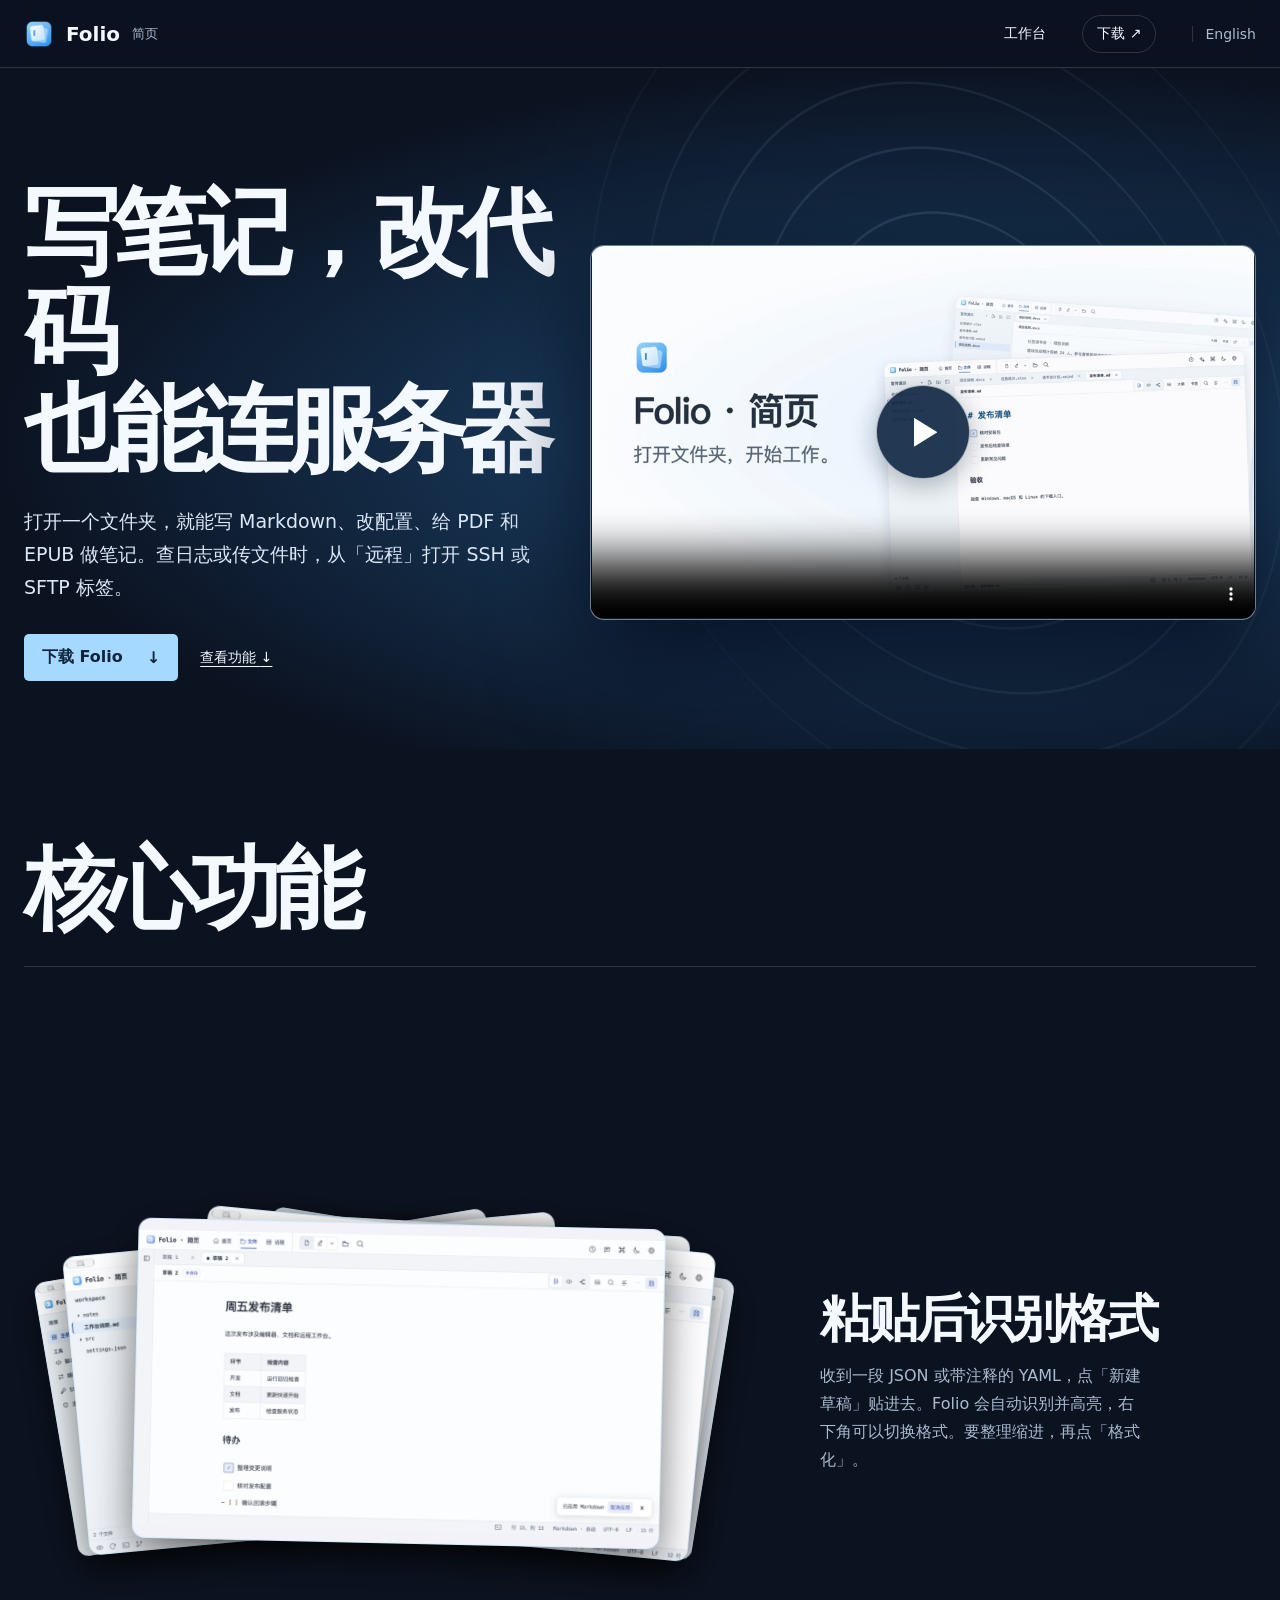
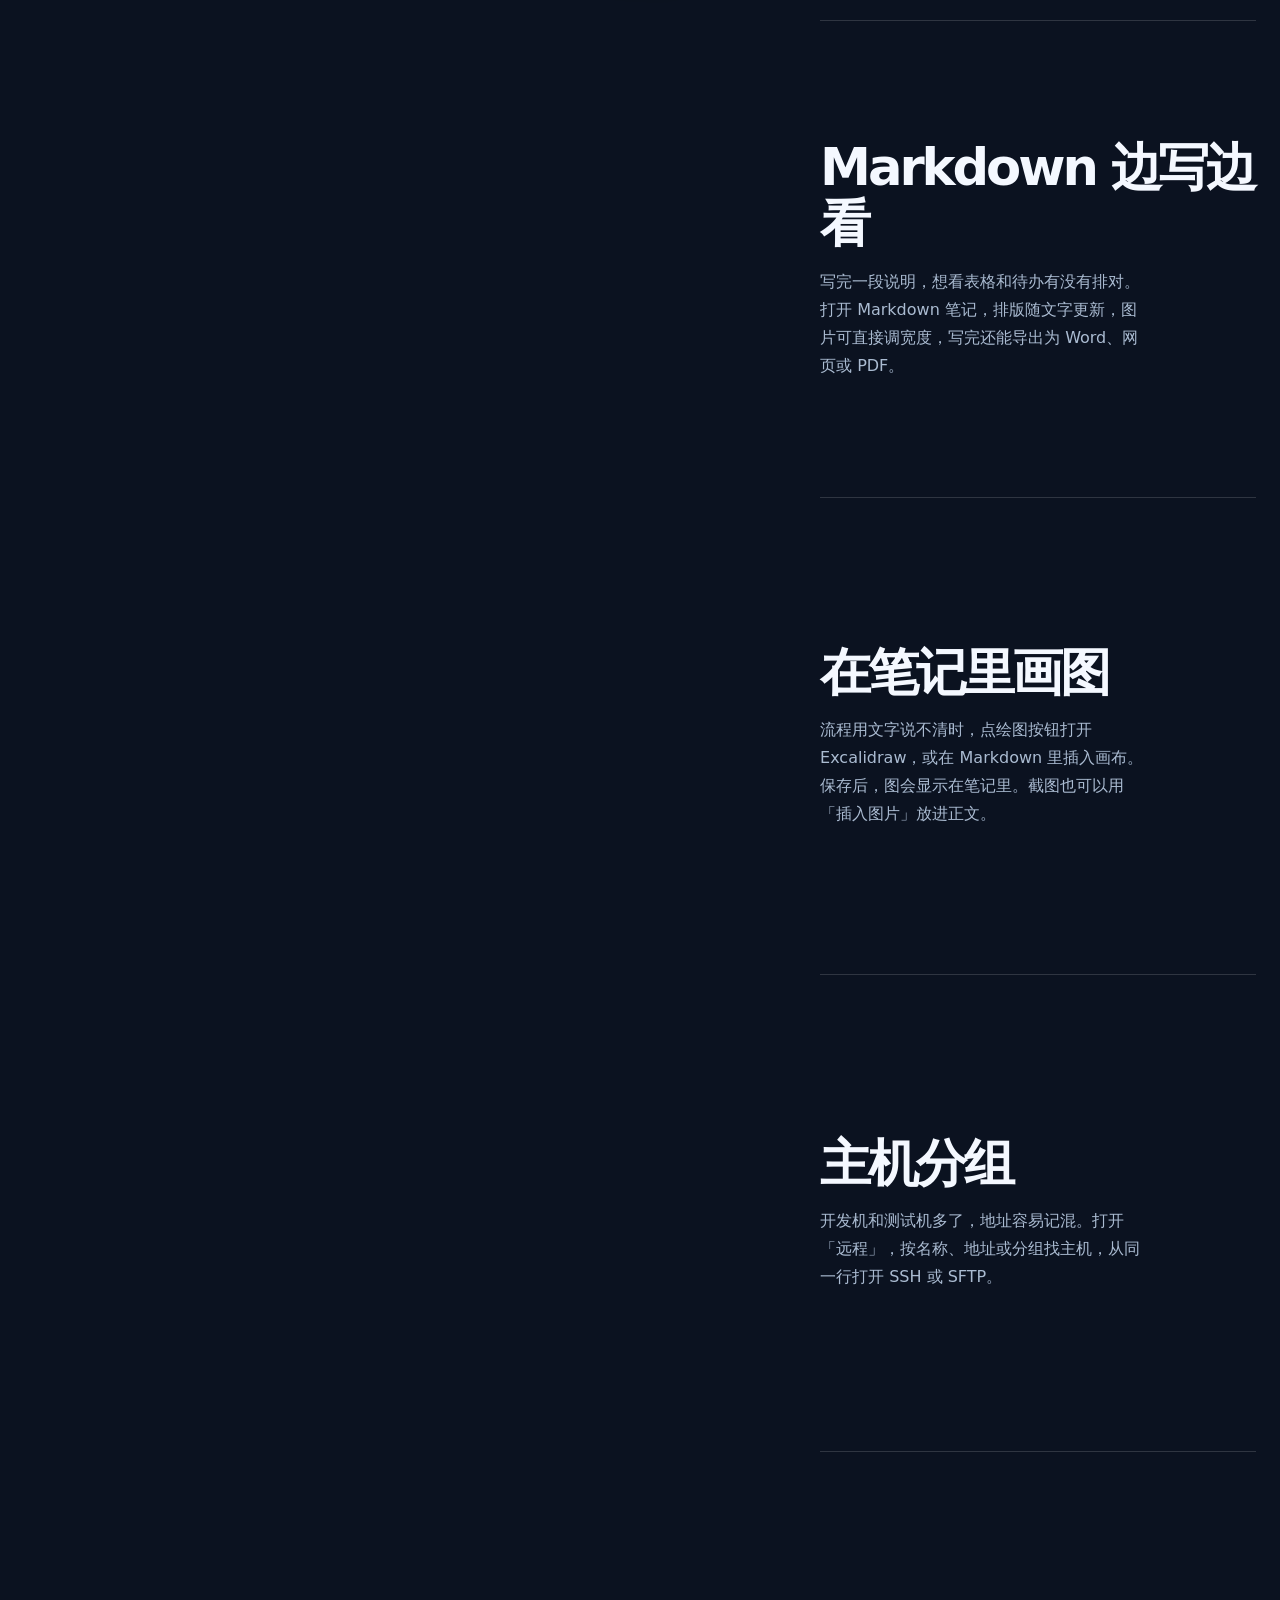
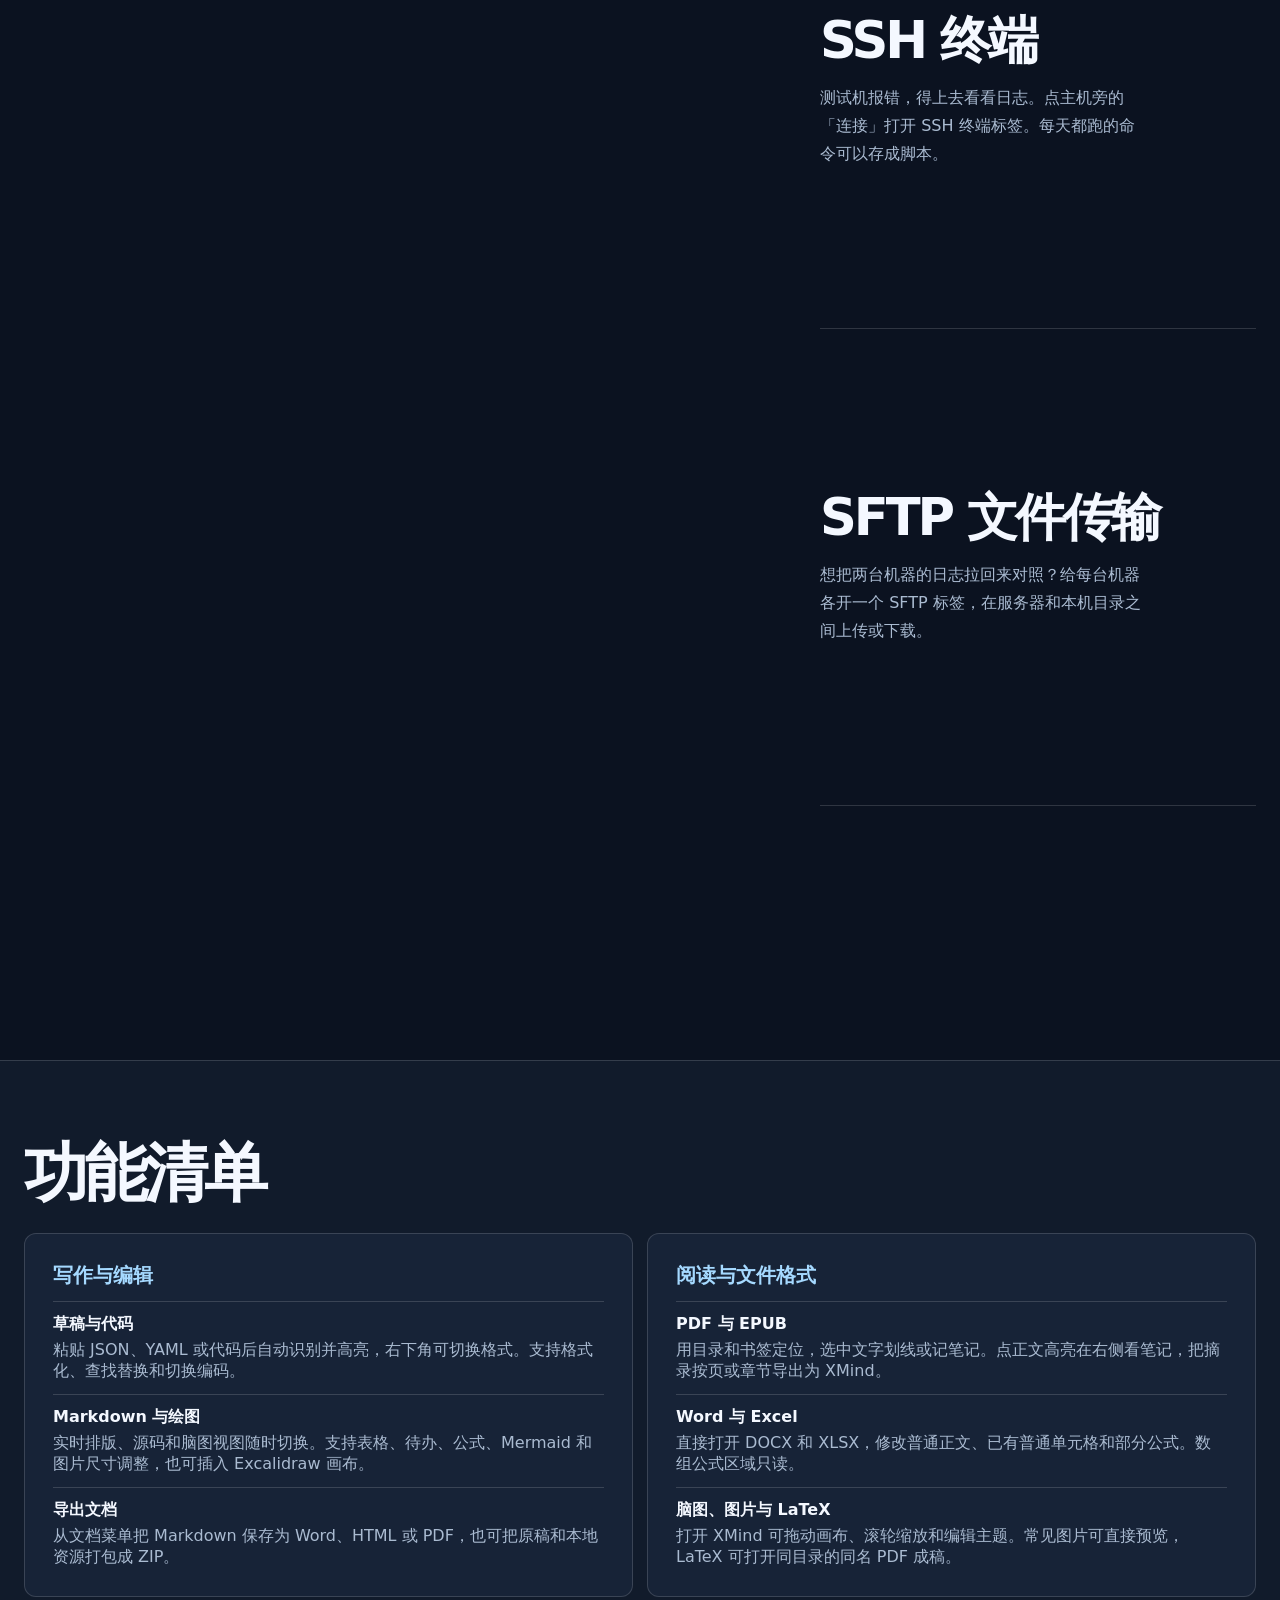
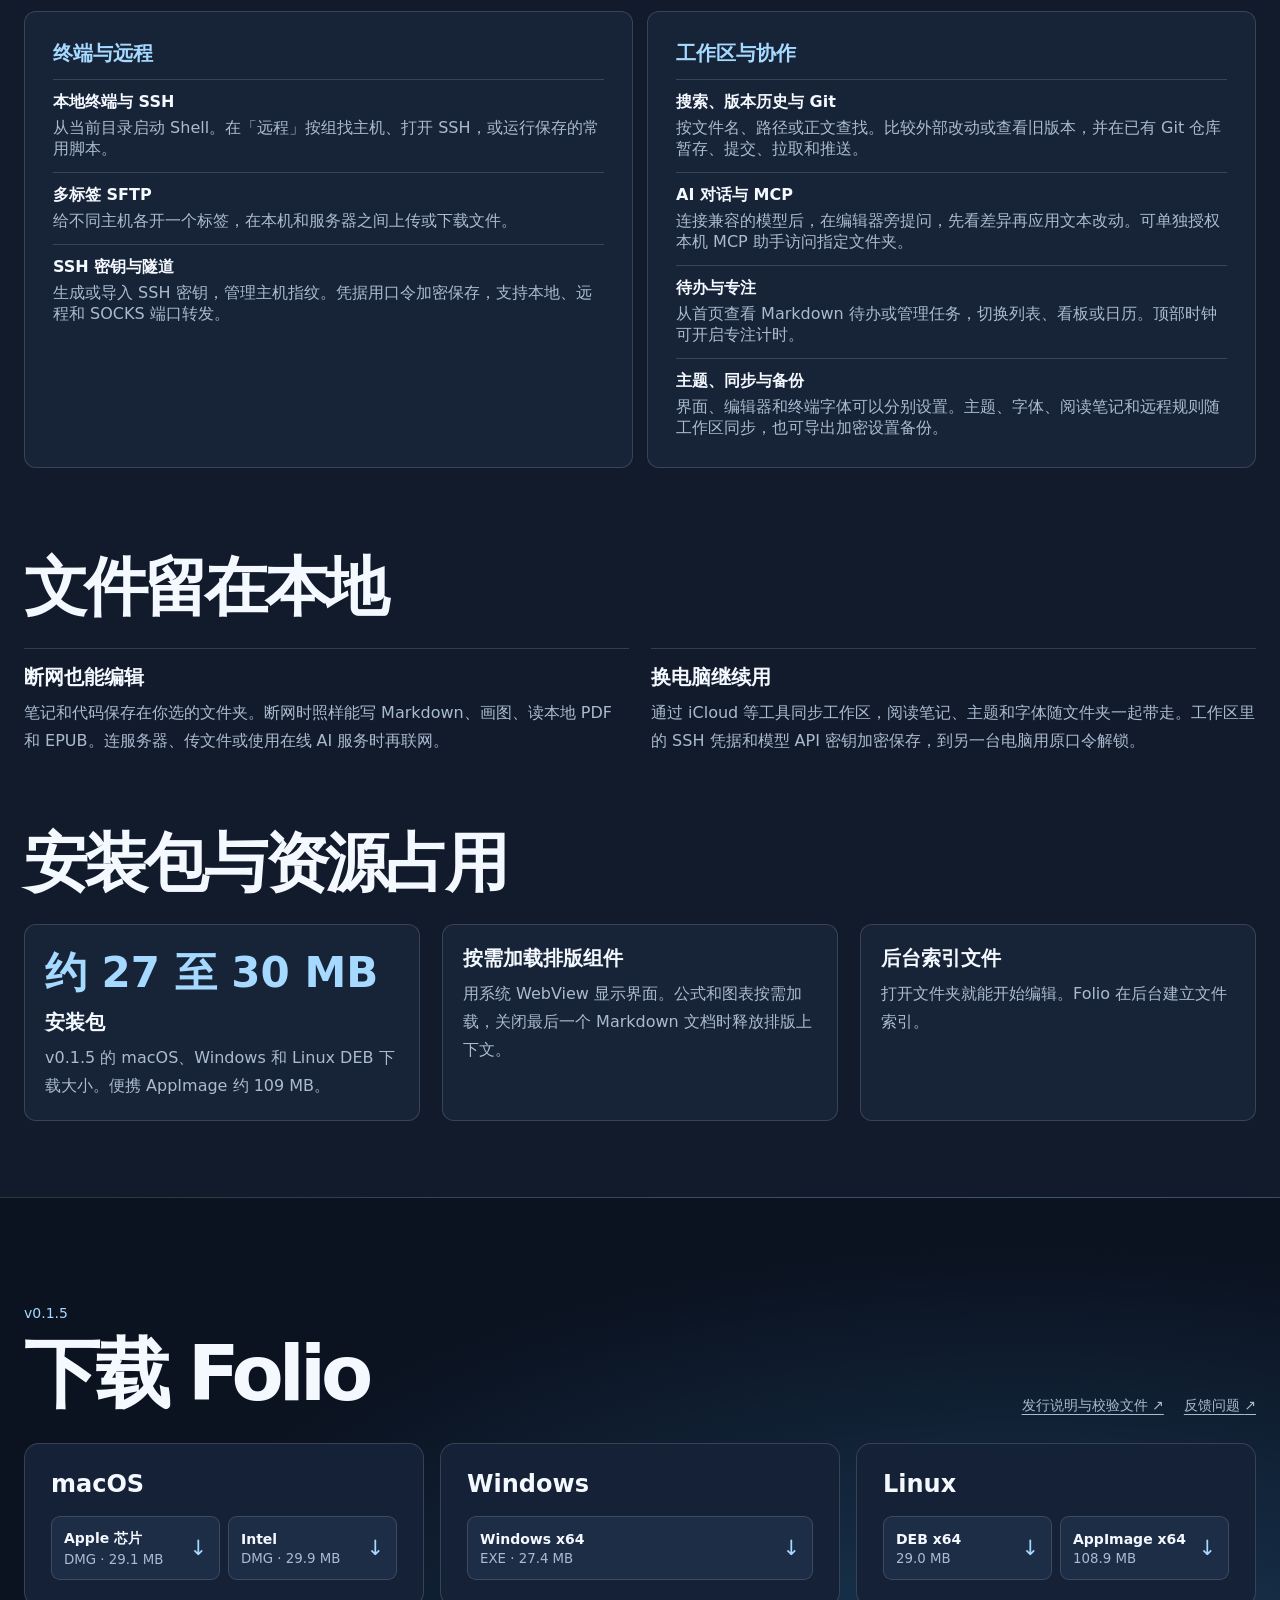
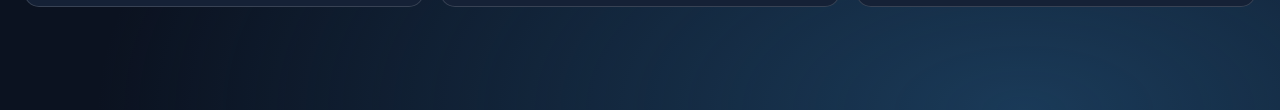
==== index.html @ 51d0f0cc "docs: 添加官网问题反馈入口与模板" ====
<!doctype html>
<html lang="zh-CN">
<head>
<meta charset="utf-8">
<meta name="viewport" content="width=device-width,initial-scale=1">
<meta name="description" content="Folio 简页。打开本地文件夹，写 Markdown、改代码、给 PDF 和 EPUB 做笔记，也能通过 SSH 和 SFTP 管理服务器。">
<title>Folio · 简页</title>
<link rel="alternate" hreflang="en" href="en.html">
<link rel="icon" href="folio.png">
<link rel="stylesheet" href="showcase.css?v=issue-links">
</head>
<body>
<header class="masthead">
  <a class="brand" href="#top"><img src="folio.png" alt="" width="30" height="30">Folio <span>简页</span></a>
  <nav aria-label="主导航"><a href="#workbench">工作台</a><a class="nav-download" href="#download">下载 ↗</a><a class="language-switch" href="en.html" lang="en" hreflang="en">English</a></nav>
</header>
<main id="top">
  <section class="hero" aria-labelledby="hero-title">
    <div class="hero-orbit" aria-hidden="true"></div>
    <div class="hero-copy">
      <h1 id="hero-title">写笔记，改代码<br><em>也能连服务器</em></h1>
      <p>打开一个文件夹，就能写 Markdown、改配置、给 PDF 和 EPUB 做笔记。查日志或传文件时，从「远程」打开 SSH 或 SFTP 标签。</p>
      <div class="actions"><a class="button" href="#download">下载 Folio <span aria-hidden="true">↓</span></a><a class="hero-link" href="#workbench">查看功能 <span aria-hidden="true">↓</span></a></div>
    </div>
    <div class="hero-screen"><video controls muted playsinline preload="none" poster="film-poster.jpg" width="960" height="540" aria-label="Folio 产品宣传片" src="folio.mp4?v=promo2"></video><button class="hero-play" type="button" aria-label="播放宣传片" hidden><span aria-hidden="true"></span></button></div>
  </section>

  <section class="workbench" id="workbench" aria-labelledby="workbench-title">
    <header class="section-head"><h2 id="workbench-title">核心功能</h2></header>
    <div class="story">
      <figure class="story-deck" aria-label="功能截图">
        <div class="deck-stack">
          <div class="deck-card" data-depth="0" aria-hidden="false"><img src="draft.jpg" alt="草稿识别粘贴内容后的排版" loading="lazy" width="1150" height="700"></div>
          <div class="deck-card" data-depth="1" aria-hidden="true"><img src="markdown-poster.jpg" alt="Markdown 发布清单的排版视图" loading="lazy" width="1150" height="700"></div>
          <div class="deck-card" data-depth="2" aria-hidden="true"><img src="drawing-poster.jpg" alt="笔记中的 Excalidraw 绘图" loading="lazy" width="1150" height="700"></div>
          <div class="deck-card" data-depth="3" aria-hidden="true"><img src="hosts.png" alt="按开发和测试环境分组的主机列表" width="800" height="500"></div>
          <div class="deck-card" data-depth="4" aria-hidden="true"><img src="ssh-terminal.png" alt="通过 SSH 连到预发布环境后运行命令" width="580" height="354"></div>
          <div class="deck-card" data-depth="5" aria-hidden="true"><img src="remote-poster.jpg" alt="SFTP 本机与远程文件面板" loading="lazy" width="1150" height="700"></div>
        </div>
      </figure>
      <div class="story-steps">
        <article class="story-step" id="paste"><h3>粘贴后识别格式</h3><p>收到一段 JSON 或带注释的 YAML，点「新建草稿」贴进去。Folio 会自动识别并高亮，右下角可以切换格式。要整理缩进，再点「格式化」。</p></article>
        <article class="story-step" id="markdown"><h3>Markdown 边写边看</h3><p>写完一段说明，想看表格和待办有没有排对。打开 Markdown 笔记，排版随文字更新，图片可直接调宽度，写完还能导出为 Word、网页或 PDF。</p></article>
        <article class="story-step" id="drawing"><h3>在笔记里画图</h3><p>流程用文字说不清时，点绘图按钮打开 Excalidraw，或在 Markdown 里插入画布。保存后，图会显示在笔记里。截图也可以用「插入图片」放进正文。</p></article>
        <article class="story-step" id="hosts"><h3>主机分组</h3><p>开发机和测试机多了，地址容易记混。打开「远程」，按名称、地址或分组找主机，从同一行打开 SSH 或 SFTP。</p></article>
        <article class="story-step" id="terminal"><h3>SSH 终端</h3><p>测试机报错，得上去看看日志。点主机旁的「连接」打开 SSH 终端标签。每天都跑的命令可以存成脚本。</p></article>
        <article class="story-step" id="remote"><h3>SFTP 文件传输</h3><p>想把两台机器的日志拉回来对照？给每台机器各开一个 SFTP 标签，在服务器和本机目录之间上传或下载。</p></article>
      </div>
    </div>
  </section>
  <div class="detail-band">
  <section class="capabilities additional" id="features" aria-labelledby="feature-title">
    <h2 id="feature-title">功能清单</h2>
    <div class="feature-groups">
      <section class="feature-group">
        <h3>写作与编辑</h3>
        <dl>
          <div><dt>草稿与代码</dt><dd>粘贴 JSON、YAML 或代码后自动识别并高亮，右下角可切换格式。支持格式化、查找替换和切换编码。</dd></div>
          <div><dt>Markdown 与绘图</dt><dd>实时排版、源码和脑图视图随时切换。支持表格、待办、公式、Mermaid 和图片尺寸调整，也可插入 Excalidraw 画布。</dd></div>
          <div><dt>导出文档</dt><dd>从文档菜单把 Markdown 保存为 Word、HTML 或 PDF，也可把原稿和本地资源打包成 ZIP。</dd></div>
        </dl>
      </section>
      <section class="feature-group">
        <h3>阅读与文件格式</h3>
        <dl>
          <div><dt>PDF 与 EPUB</dt><dd>用目录和书签定位，选中文字划线或记笔记。点正文高亮在右侧看笔记，把摘录按页或章节导出为 XMind。</dd></div>
          <div><dt>Word 与 Excel</dt><dd>直接打开 DOCX 和 XLSX，修改普通正文、已有普通单元格和部分公式。数组公式区域只读。</dd></div>
          <div><dt>脑图、图片与 LaTeX</dt><dd>打开 XMind 可拖动画布、滚轮缩放和编辑主题。常见图片可直接预览，LaTeX 可打开同目录的同名 PDF 成稿。</dd></div>
        </dl>
      </section>
      <section class="feature-group">
        <h3>终端与远程</h3>
        <dl>
          <div><dt>本地终端与 SSH</dt><dd>从当前目录启动 Shell。在「远程」按组找主机、打开 SSH，或运行保存的常用脚本。</dd></div>
          <div><dt>多标签 SFTP</dt><dd>给不同主机各开一个标签，在本机和服务器之间上传或下载文件。</dd></div>
          <div><dt>SSH 密钥与隧道</dt><dd>生成或导入 SSH 密钥，管理主机指纹。凭据用口令加密保存，支持本地、远程和 SOCKS 端口转发。</dd></div>
        </dl>
      </section>
      <section class="feature-group">
        <h3>工作区与协作</h3>
        <dl>
          <div><dt>搜索、版本历史与 Git</dt><dd>按文件名、路径或正文查找。比较外部改动或查看旧版本，并在已有 Git 仓库暂存、提交、拉取和推送。</dd></div>
          <div><dt>AI 对话与 MCP</dt><dd>连接兼容的模型后，在编辑器旁提问，先看差异再应用文本改动。可单独授权本机 MCP 助手访问指定文件夹。</dd></div>
          <div><dt>待办与专注</dt><dd>从首页查看 Markdown 待办或管理任务，切换列表、看板或日历。顶部时钟可开启专注计时。</dd></div>
          <div><dt>主题、同步与备份</dt><dd>界面、编辑器和终端字体可以分别设置。主题、字体、阅读笔记和远程规则随工作区同步，也可导出加密设置备份。</dd></div>
        </dl>
      </section>
    </div>
  </section>
  <section class="capabilities local-files" id="local-files" aria-labelledby="local-title">
    <h2 id="local-title">文件留在本地</h2>
    <div class="grid">
      <article><h3>断网也能编辑</h3><p>笔记和代码保存在你选的文件夹。断网时照样能写 Markdown、画图、读本地 PDF 和 EPUB。连服务器、传文件或使用在线 AI 服务时再联网。</p></article>
      <article><h3>换电脑继续用</h3><p>通过 iCloud 等工具同步工作区，阅读笔记、主题和字体随文件夹一起带走。工作区里的 SSH 凭据和模型 API 密钥加密保存，到另一台电脑用原口令解锁。</p></article>
    </div>
  </section>
  <section class="capabilities performance" id="performance" aria-labelledby="performance-title">
    <h2 id="performance-title">安装包与资源占用</h2>
    <div class="grid">
      <article><strong>约 27 至 30 MB</strong><h3>安装包</h3><p>v0.1.5 的 macOS、Windows 和 Linux DEB 下载大小。便携 AppImage 约 109 MB。</p></article>
      <article><h3>按需加载排版组件</h3><p>用系统 WebView 显示界面。公式和图表按需加载，关闭最后一个 Markdown 文档时释放排版上下文。</p></article>
      <article><h3>后台索引文件</h3><p>打开文件夹就能开始编辑。Folio 在后台建立文件索引。</p></article>
    </div>
  </section>
  </div>
  <section class="download-section" id="download" aria-labelledby="download-title">
    <header class="download-heading">
      <div><p class="download-version">v0.1.5</p><h2 id="download-title">下载 Folio</h2></div>
      <div class="download-links">
        <a class="release-link" href="https://github.com/bujiuzhi/Folio/releases/tag/v0.1.5">发行说明与校验文件 ↗</a>
        <a class="release-link" href="https://github.com/bujiuzhi/Folio/issues">反馈问题 <span aria-hidden="true">↗</span></a>
      </div>
    </header>
    <div class="download-platforms">
      <article class="download-platform"><h3>macOS</h3>
        <div class="download-options">
        <a class="download-build" href="https://github.com/bujiuzhi/Folio/releases/download/v0.1.5/Folio_0.1.5_aarch64.dmg"><span><strong>Apple 芯片</strong><small>DMG · 29.1 MB</small></span><span class="download-arrow">↓</span></a>
        <a class="download-build" href="https://github.com/bujiuzhi/Folio/releases/download/v0.1.5/Folio_0.1.5_x64.dmg"><span><strong>Intel</strong><small>DMG · 29.9 MB</small></span><span class="download-arrow">↓</span></a>
        </div>
      </article>
      <article class="download-platform"><h3>Windows</h3>
        <div class="download-options">
        <a class="download-build" href="https://github.com/bujiuzhi/Folio/releases/download/v0.1.5/Folio_0.1.5_x64-setup.exe"><span><strong>Windows x64</strong><small>EXE · 27.4 MB</small></span><span class="download-arrow">↓</span></a>
        </div>
      </article>
      <article class="download-platform"><h3>Linux</h3>
        <div class="download-options">
        <a class="download-build" href="https://github.com/bujiuzhi/Folio/releases/download/v0.1.5/Folio_0.1.5_amd64.deb"><span><strong>DEB x64</strong><small>29.0 MB</small></span><span class="download-arrow">↓</span></a>
        <a class="download-build" href="https://github.com/bujiuzhi/Folio/releases/download/v0.1.5/Folio_0.1.5_amd64.AppImage"><span><strong>AppImage x64</strong><small>108.9 MB</small></span><span class="download-arrow">↓</span></a>
        </div>
      </article>
    </div>
  </section>
</main>
<script type="module" src="showcase.js"></script>
<script type="module" src="film-controls.js"></script>
</body>
</html>
---- showcase.css ----
:root{color-scheme:dark;--night:#0b1220;--ink:#f4f8ff;--muted:#aabbd1;--accent:#a5d9ff;--line:#ffffff26;font-family:Inter,"PingFang SC","Microsoft YaHei",system-ui,sans-serif;color:var(--ink);background:var(--night)}
*{box-sizing:border-box}body{margin:0}a{color:inherit;text-underline-offset:4px}button{font:inherit}:focus-visible{outline:2px solid var(--accent);outline-offset:5px}img,video{max-width:100%}h1,h2,h3,p,figure{margin:0}p{line-height:1.75;color:var(--muted)}section,article[id]{scroll-margin-top:76px}
.masthead{height:68px;display:flex;align-items:center;justify-content:space-between;gap:10px;padding-inline:max(24px,calc((100vw - 1280px)/2));background:#0b1220e8;border-bottom:1px solid var(--line);position:sticky;top:0;z-index:8;backdrop-filter:blur(16px)}
.brand,.masthead nav{display:flex;align-items:center;gap:12px}.brand{font-size:20px;font-weight:740;text-decoration:none;white-space:nowrap}.brand span{font-size:13px;color:var(--muted);font-weight:500}.masthead nav{gap:clamp(12px,3vw,36px);font-size:14px}.masthead nav a{text-decoration:none}.nav-download{border:1px solid var(--line);border-radius:30px;padding:9px 14px}
.hero{position:relative;isolation:isolate;overflow:hidden;padding:clamp(64px,9vw,145px) max(24px,calc((100vw - 1280px)/2)) 68px;min-height:650px;display:grid;grid-template-columns:minmax(360px,.8fr) minmax(0,1fr);align-items:center;gap:34px;background:radial-gradient(ellipse at 75% 55%,#245582 0,#142d49 39%,transparent 72%)}
.hero-orbit{position:absolute;z-index:-1;left:43%;top:-33%;width:65%;height:160%;transform:rotate(-28deg);background:repeating-radial-gradient(ellipse at center,transparent 0 35px,#afdcff26 36px 37px,transparent 38px 52px);mask-image:radial-gradient(ellipse,#000 19%,transparent 72%);pointer-events:none}
.hero h1{font-size:clamp(60px,7.4vw,113px);letter-spacing:-.085em;line-height:1.04;font-weight:850}.hero em{font-style:normal;color:inherit}.hero p{margin-top:26px;font-size:clamp(15px,1.6vw,19px);color:#dce8f7}.actions{display:flex;gap:22px;align-items:center;flex-wrap:wrap;margin-top:30px}.button{display:inline-flex;gap:24px;align-items:center;background:var(--accent);color:#10243a;text-decoration:none;border-radius:5px;padding:13px 18px;font-weight:750}.button:hover{background:#c8eaff}.hero-link{font-size:14px}.hero-screen{min-width:0}.hero-screen video{display:block;width:100%;height:auto;aspect-ratio:16/9;border-radius:14px;border:1px solid #c0e5ff82;box-shadow:0 30px 100px #02020caa;background:#111c2a}
.workbench{max-width:1280px;width:calc(100% - 48px);margin:0 auto;padding:95px 0 76px}.section-head{display:flex;justify-content:space-between;align-items:end;gap:18px;border-bottom:1px solid var(--line);padding-bottom:30px}.section-head h2{font-size:clamp(44px,7vw,94px);line-height:1.02;letter-spacing:-.075em}.section-head p{margin-bottom:4px}

.story{--step-height:clamp(300px,53vh,540px);--deck-height:max(var(--step-height),calc(100svh - 68px));display:grid;grid-template-columns:minmax(0,1.65fr) minmax(0,1fr);gap:clamp(24px,6vw,90px);align-items:start}
.story-steps{grid-area:1/2}.story-step{min-height:var(--step-height);display:flex;flex-direction:column;justify-content:center;padding:40px 0;border-bottom:1px solid var(--line)}
.story-step h3{font-size:clamp(28px,4vw,58px);line-height:1.1;letter-spacing:-.06em;margin-bottom:16px}.story-step p{max-width:32ch}
.story-deck{grid-area:1/1;position:sticky;top:68px;min-width:0;min-height:var(--deck-height);display:grid;align-items:center;padding:12px 13%}
.deck-stack{position:relative;isolation:isolate;aspect-ratio:1.65;perspective:1100px}
.deck-card{position:absolute;inset:0;display:grid;place-items:center;background:#f2f2f8;border:1px solid #a5d9ff66;border-radius:13px;box-shadow:0 14px 42px #0008;overflow:hidden;will-change:transform}
.deck-card img{display:block;width:100%;height:auto;max-height:100%;object-fit:contain;pointer-events:none}
.deck-card[data-depth="0"]{z-index:6;transform:none}
.deck-card[data-depth="1"]{z-index:5;transform:translateX(13%) rotateZ(6deg) scale(.96)}
.deck-card[data-depth="2"]{z-index:4;transform:translateX(-13%) rotateZ(-6deg) scale(.93)}
.deck-card[data-depth="3"]{z-index:3;transform:translateX(20%) rotateZ(10deg) scale(.88)}
.deck-card[data-depth="4"]{z-index:2;transform:translateX(-20%) rotateZ(-10deg) scale(.86)}
.deck-card[data-depth="5"]{z-index:1;transform:translateY(-8%) scale(.86)}
.performance .grid article{background:#172337;border:1px solid var(--line);border-radius:12px;padding:20px}.performance strong{display:block;color:var(--accent);font-size:clamp(26px,4vw,42px);margin-bottom:8px}.additional{margin-top:58px}
.detail-band{background:#111b2b;border-top:1px solid var(--line);padding:clamp(36px,6vw,84px) max(24px,calc((100vw - 1280px)/2))}
.detail-band h2{font-size:clamp(34px,5vw,64px);letter-spacing:-.06em;line-height:1.12;margin-bottom:24px}
.detail-band h3{font-size:20px;margin-bottom:8px}
.grid{display:grid;grid-template-columns:repeat(3,minmax(0,1fr));gap:22px}.grid article{padding:15px 0;border-top:1px solid var(--line)}
@media(max-width:780px){.hero{grid-template-columns:1fr;gap:42px;min-height:auto;padding-bottom:55px}.hero h1{font-size:clamp(52px,12vw,84px)}.workbench{padding-top:52px}.grid{grid-template-columns:repeat(2,minmax(0,1fr))}}
@media(max-width:640px){.story{display:block}.story-deck{z-index:4;top:68px;min-height:0;margin:0 -8px;padding:20px 15% 14px;background:#0b1220f2}.story-step[id]{min-height:250px;scroll-margin-top:calc(68px + 43vw + 70px)}.story-step p{max-width:none}}
@media(max-width:460px){.masthead{padding-inline:16px}.brand{gap:6px}.brand span{display:none}.hero{padding-inline:18px}.workbench{width:calc(100% - 36px)}.grid{grid-template-columns:1fr}.detail-band{padding-inline:18px}}

/* 首末段与卡片堆使用同一条中心线。 */
.story-steps{padding-block:calc((var(--deck-height) - var(--step-height))/2)}
@media(max-width:640px){.story-steps{padding-block:0 clamp(80px,20svh,180px)}}

.download-section{padding:clamp(54px,8vw,112px) max(24px,calc((100vw - 1280px)/2));border-top:1px solid var(--line);background:radial-gradient(ellipse at 80% 100%,#1a3a58 0,transparent 64%),#0b1220}
.download-heading{display:flex;align-items:end;justify-content:space-between;gap:20px;margin-bottom:28px}
.download-heading h2{font-size:clamp(38px,6vw,76px);letter-spacing:-.065em;line-height:1.08}
.download-version{color:var(--accent);font-size:14px;margin-bottom:8px}
.download-links{display:flex;flex-wrap:wrap;gap:10px 20px}
.release-link{font-size:14px;color:var(--muted)}
.download-platforms{display:grid;grid-template-columns:repeat(3,minmax(0,1fr));gap:16px}
.download-platform{padding:clamp(14px,2.2vw,26px);border-radius:15px;border:1px solid var(--line);background:#152136}
.download-platform h3{font-size:24px;margin-bottom:18px}
.download-options{display:grid;grid-auto-flow:column;grid-auto-columns:minmax(0,1fr);gap:8px}
.download-build{display:flex;align-items:center;gap:10px;min-height:64px;padding:10px 12px;border:1px solid #ffffff24;border-radius:9px;background:#1c2d45;text-decoration:none;transition:background .18s,border-color .18s}
.download-build:hover{background:#263c58;border-color:#a5d9ff80}
.download-build strong,.download-build small{display:block}
.download-build strong{font-size:14px}.download-build small{color:var(--muted);margin-top:4px}
.download-arrow{margin-left:auto;color:var(--accent);font-size:21px}
@media(max-width:780px){.download-platforms{grid-template-columns:1fr}.download-heading{align-items:start;flex-direction:column;gap:12px}}
@media(prefers-reduced-motion:reduce){.download-build{transition:none}}

@media(min-width:781px) and (max-width:1050px){.download-build{padding-inline:8px;gap:4px}.download-build strong{font-size:12px}.download-build small{font-size:11px}}

.language-switch{padding-inline-start:12px;border-inline-start:1px solid var(--line);color:var(--muted)}
html[lang=en] .hero h1{font-size:clamp(46px,5.4vw,79px);letter-spacing:-.055em}
@media(max-width:460px){.masthead nav{gap:9px;font-size:12px}.nav-download{padding-inline:8px}.language-switch{padding-inline-start:8px}}

.local-files{margin-bottom:58px}
.local-files .grid{grid-template-columns:repeat(2,minmax(0,1fr))}
@media(max-width:640px){.local-files .grid{grid-template-columns:1fr}}

.hero-screen{position:relative}
.hero-play:not([hidden]){position:absolute;inset:50% auto auto 50%;transform:translate(-50%,-50%);display:grid;place-items:center;width:clamp(62px,10vw,94px);aspect-ratio:1;padding:0;border:1px solid #fff9;border-radius:50%;background:#142b46ed;box-shadow:0 6px 26px #07152550;cursor:pointer}
.hero-play:hover{background:#225589}
.hero-play:focus-visible{outline:3px solid #72b9f8;outline-offset:4px}
.hero-play span{width:26%;height:32%;margin-left:5%;background:#fff;clip-path:polygon(0 0,100% 50%,0 100%)}

.additional{margin:0 0 clamp(44px,7vw,84px)}
.feature-groups{display:grid;grid-template-columns:repeat(2,minmax(0,1fr));gap:14px}
.feature-group{padding:clamp(16px,2.4vw,28px);border:1px solid var(--line);border-radius:12px;background:#172337}
.feature-group h3{color:var(--accent);margin:0 0 12px}
.feature-group dl{margin:0}
.feature-group dl>div{padding:12px 0;border-top:1px solid var(--line)}
.feature-group dl>div:last-child{padding-bottom:0}
.feature-group dt{font-weight:700}
.feature-group dd{margin:5px 0 0;color:var(--muted)}
@media(max-width:640px){.feature-groups{grid-template-columns:1fr}}
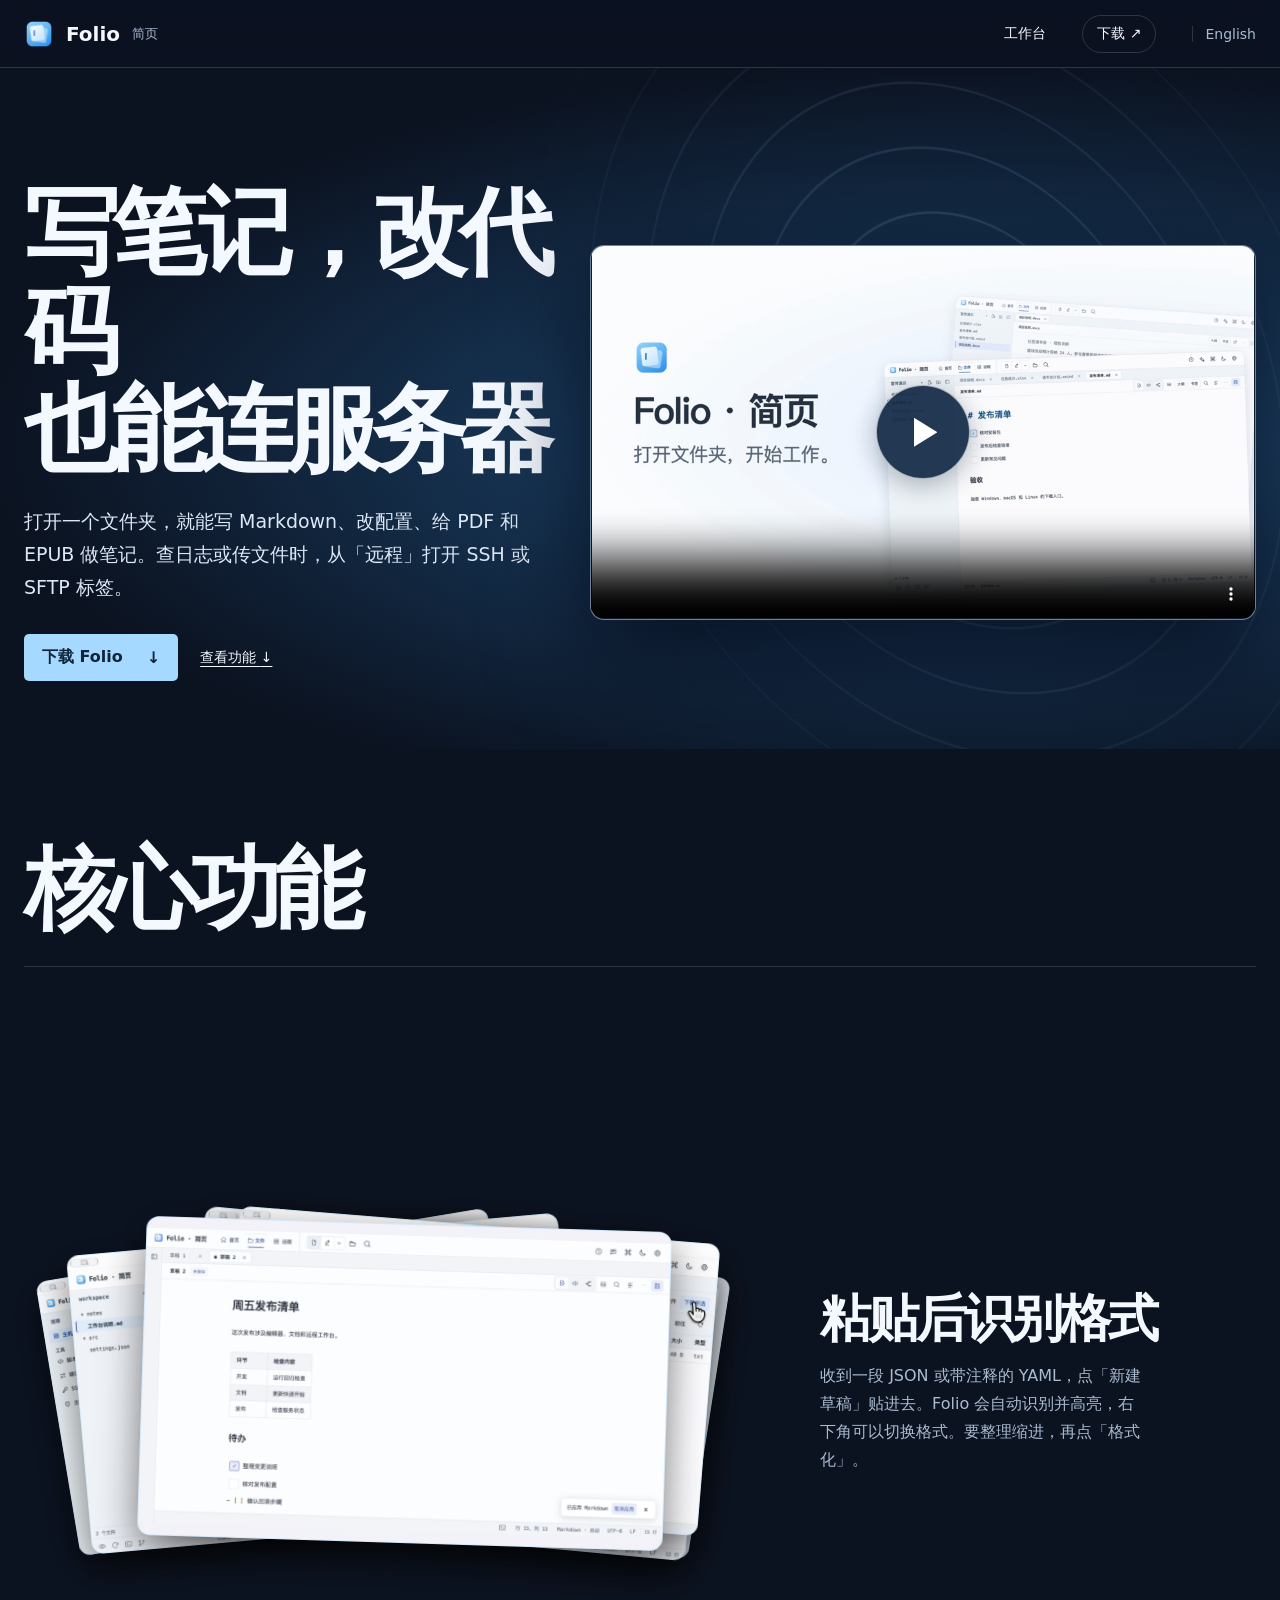
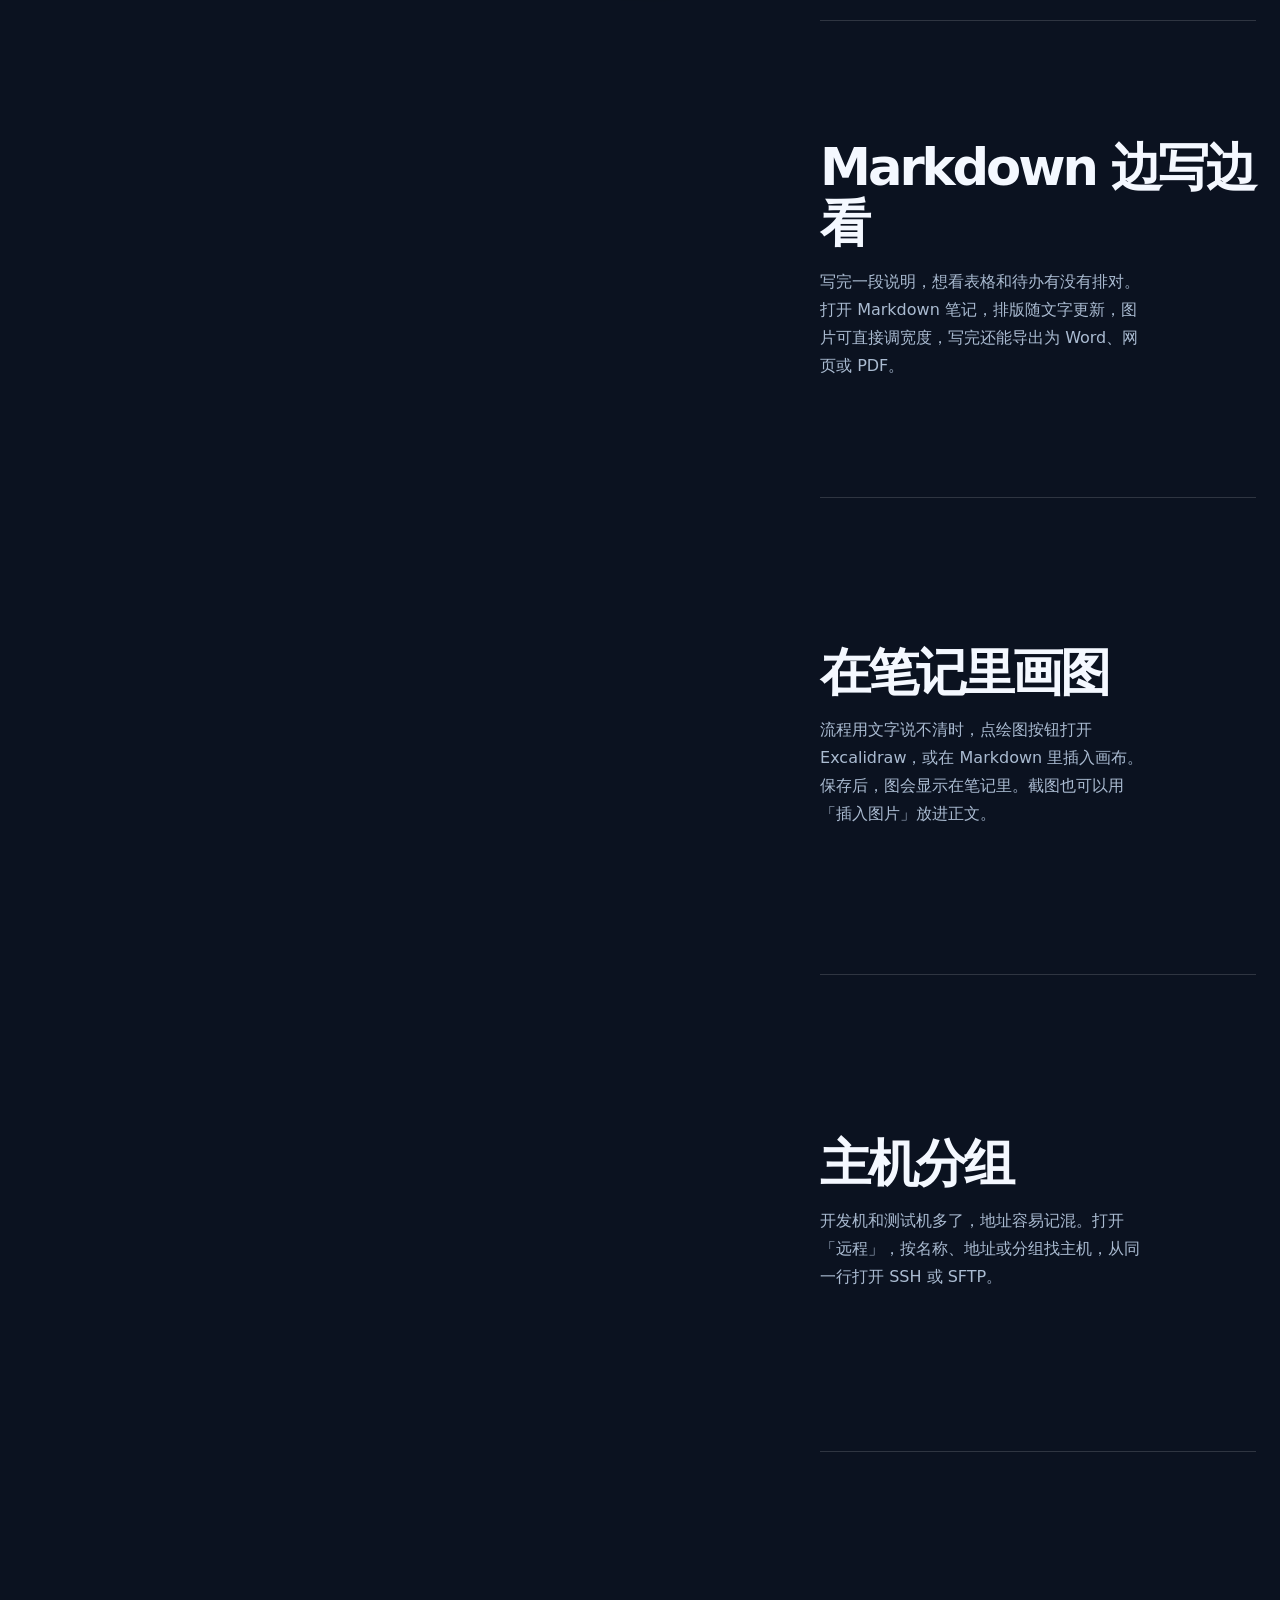
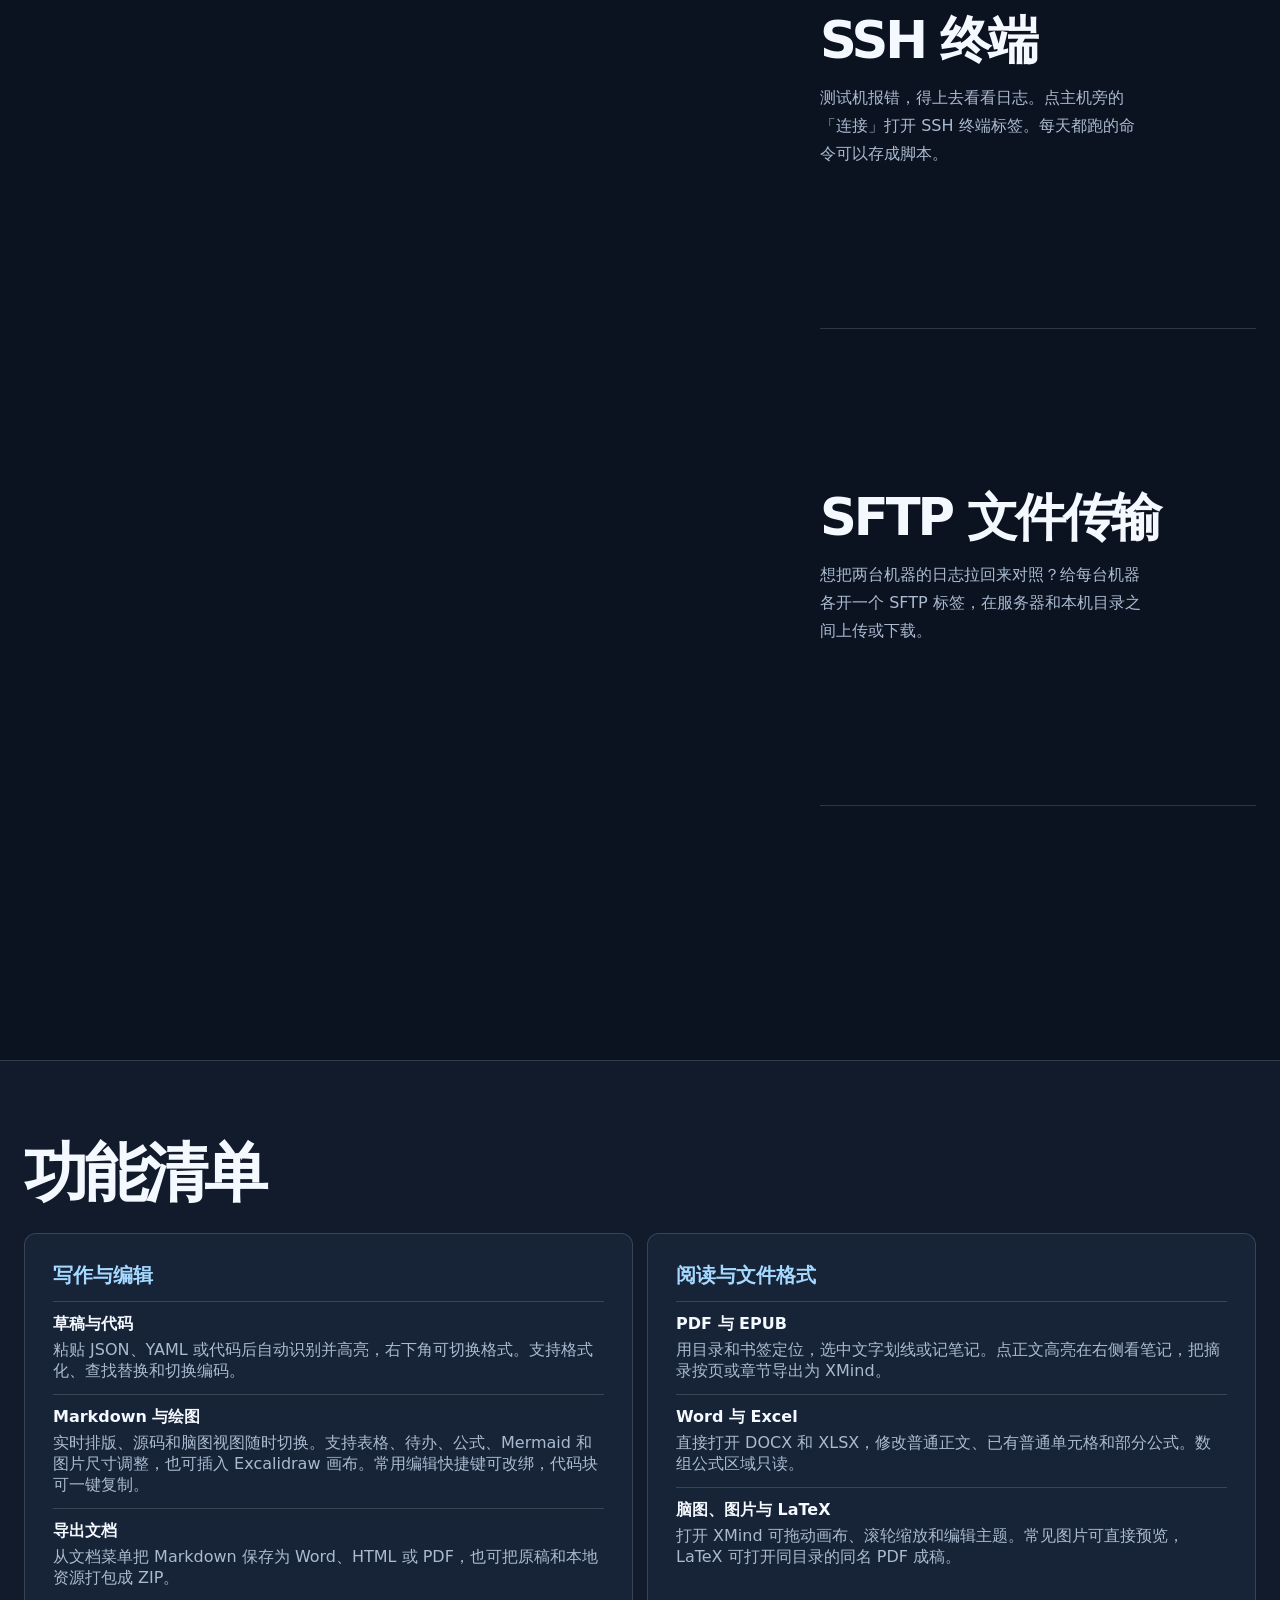
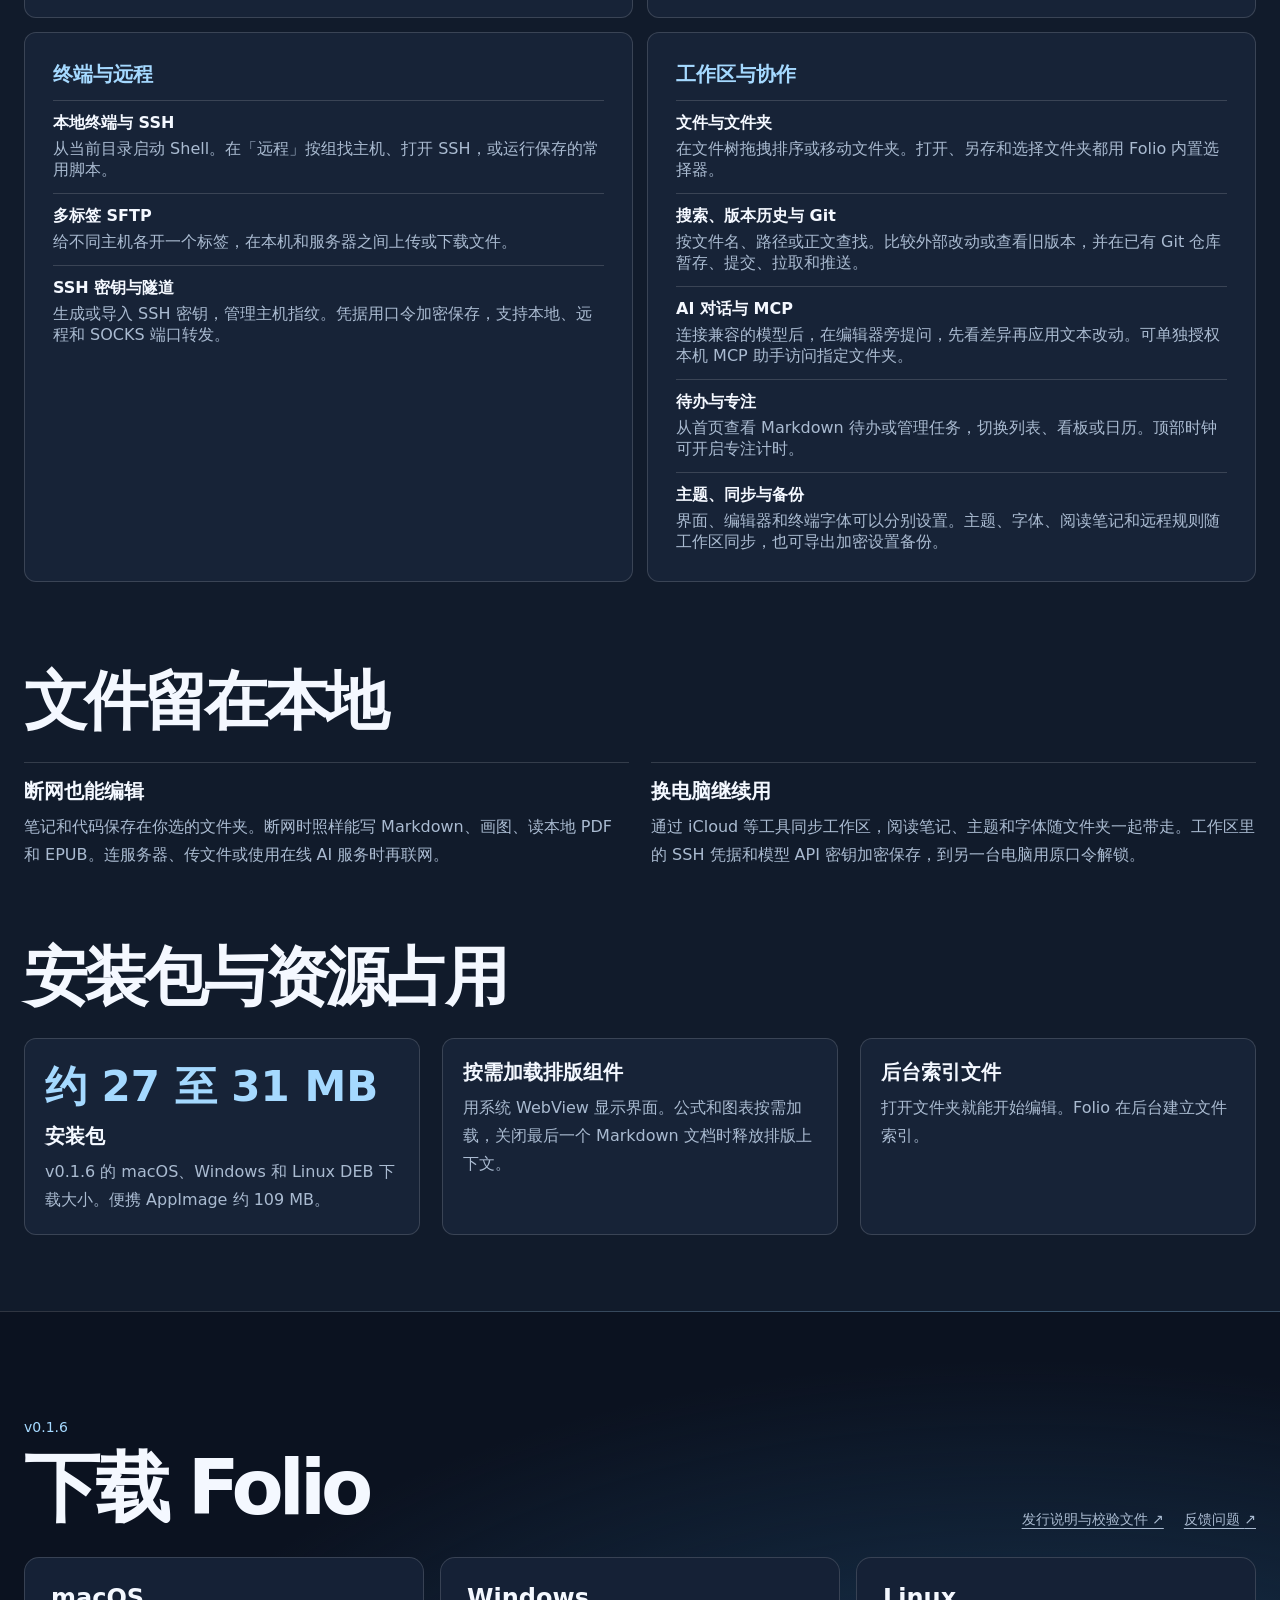
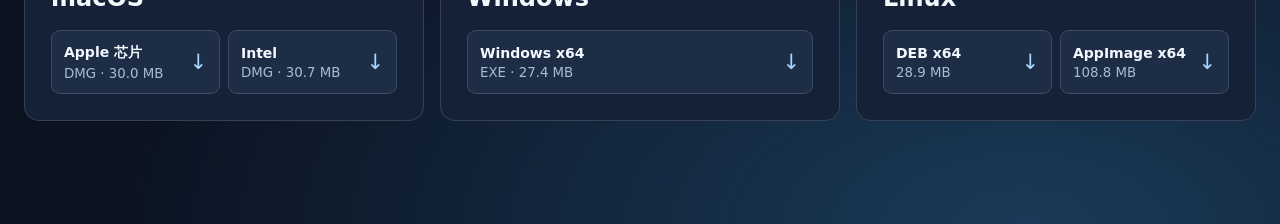
==== commit bd1a1523: "docs: 更新 Folio 0.1.6 双语官网和下载" ====
--- a/index.html
+++ b/index.html
@@ -56,7 +56,7 @@
         <h3>写作与编辑</h3>
         <dl>
           <div><dt>草稿与代码</dt><dd>粘贴 JSON、YAML 或代码后自动识别并高亮，右下角可切换格式。支持格式化、查找替换和切换编码。</dd></div>
-          <div><dt>Markdown 与绘图</dt><dd>实时排版、源码和脑图视图随时切换。支持表格、待办、公式、Mermaid 和图片尺寸调整，也可插入 Excalidraw 画布。</dd></div>
+          <div><dt>Markdown 与绘图</dt><dd>实时排版、源码和脑图视图随时切换。支持表格、待办、公式、Mermaid 和图片尺寸调整，也可插入 Excalidraw 画布。常用编辑快捷键可改绑，代码块可一键复制。</dd></div>
           <div><dt>导出文档</dt><dd>从文档菜单把 Markdown 保存为 Word、HTML 或 PDF，也可把原稿和本地资源打包成 ZIP。</dd></div>
         </dl>
       </section>
@@ -79,6 +79,7 @@
       <section class="feature-group">
         <h3>工作区与协作</h3>
         <dl>
+          <div><dt>文件与文件夹</dt><dd>在文件树拖拽排序或移动文件夹。打开、另存和选择文件夹都用 Folio 内置选择器。</dd></div>
           <div><dt>搜索、版本历史与 Git</dt><dd>按文件名、路径或正文查找。比较外部改动或查看旧版本，并在已有 Git 仓库暂存、提交、拉取和推送。</dd></div>
           <div><dt>AI 对话与 MCP</dt><dd>连接兼容的模型后，在编辑器旁提问，先看差异再应用文本改动。可单独授权本机 MCP 助手访问指定文件夹。</dd></div>
           <div><dt>待办与专注</dt><dd>从首页查看 Markdown 待办或管理任务，切换列表、看板或日历。顶部时钟可开启专注计时。</dd></div>
@@ -97,7 +98,7 @@
   <section class="capabilities performance" id="performance" aria-labelledby="performance-title">
     <h2 id="performance-title">安装包与资源占用</h2>
     <div class="grid">
-      <article><strong>约 27 至 30 MB</strong><h3>安装包</h3><p>v0.1.5 的 macOS、Windows 和 Linux DEB 下载大小。便携 AppImage 约 109 MB。</p></article>
+      <article><strong>约 27 至 31 MB</strong><h3>安装包</h3><p>v0.1.6 的 macOS、Windows 和 Linux DEB 下载大小。便携 AppImage 约 109 MB。</p></article>
       <article><h3>按需加载排版组件</h3><p>用系统 WebView 显示界面。公式和图表按需加载，关闭最后一个 Markdown 文档时释放排版上下文。</p></article>
       <article><h3>后台索引文件</h3><p>打开文件夹就能开始编辑。Folio 在后台建立文件索引。</p></article>
     </div>
@@ -105,28 +106,28 @@
   </div>
   <section class="download-section" id="download" aria-labelledby="download-title">
     <header class="download-heading">
-      <div><p class="download-version">v0.1.5</p><h2 id="download-title">下载 Folio</h2></div>
+      <div><p class="download-version">v0.1.6</p><h2 id="download-title">下载 Folio</h2></div>
       <div class="download-links">
-        <a class="release-link" href="https://github.com/bujiuzhi/Folio/releases/tag/v0.1.5">发行说明与校验文件 ↗</a>
+        <a class="release-link" href="https://github.com/bujiuzhi/Folio/releases/tag/v0.1.6">发行说明与校验文件 ↗</a>
         <a class="release-link" href="https://github.com/bujiuzhi/Folio/issues">反馈问题 <span aria-hidden="true">↗</span></a>
       </div>
     </header>
     <div class="download-platforms">
       <article class="download-platform"><h3>macOS</h3>
         <div class="download-options">
-        <a class="download-build" href="https://github.com/bujiuzhi/Folio/releases/download/v0.1.5/Folio_0.1.5_aarch64.dmg"><span><strong>Apple 芯片</strong><small>DMG · 29.1 MB</small></span><span class="download-arrow">↓</span></a>
-        <a class="download-build" href="https://github.com/bujiuzhi/Folio/releases/download/v0.1.5/Folio_0.1.5_x64.dmg"><span><strong>Intel</strong><small>DMG · 29.9 MB</small></span><span class="download-arrow">↓</span></a>
+        <a class="download-build" href="https://github.com/bujiuzhi/Folio/releases/download/v0.1.6/Folio_0.1.6_aarch64.dmg"><span><strong>Apple 芯片</strong><small>DMG · 30.0 MB</small></span><span class="download-arrow">↓</span></a>
+        <a class="download-build" href="https://github.com/bujiuzhi/Folio/releases/download/v0.1.6/Folio_0.1.6_x64.dmg"><span><strong>Intel</strong><small>DMG · 30.7 MB</small></span><span class="download-arrow">↓</span></a>
         </div>
       </article>
       <article class="download-platform"><h3>Windows</h3>
         <div class="download-options">
-        <a class="download-build" href="https://github.com/bujiuzhi/Folio/releases/download/v0.1.5/Folio_0.1.5_x64-setup.exe"><span><strong>Windows x64</strong><small>EXE · 27.4 MB</small></span><span class="download-arrow">↓</span></a>
+        <a class="download-build" href="https://github.com/bujiuzhi/Folio/releases/download/v0.1.6/Folio_0.1.6_x64-setup.exe"><span><strong>Windows x64</strong><small>EXE · 27.4 MB</small></span><span class="download-arrow">↓</span></a>
         </div>
       </article>
       <article class="download-platform"><h3>Linux</h3>
         <div class="download-options">
-        <a class="download-build" href="https://github.com/bujiuzhi/Folio/releases/download/v0.1.5/Folio_0.1.5_amd64.deb"><span><strong>DEB x64</strong><small>29.0 MB</small></span><span class="download-arrow">↓</span></a>
-        <a class="download-build" href="https://github.com/bujiuzhi/Folio/releases/download/v0.1.5/Folio_0.1.5_amd64.AppImage"><span><strong>AppImage x64</strong><small>108.9 MB</small></span><span class="download-arrow">↓</span></a>
+        <a class="download-build" href="https://github.com/bujiuzhi/Folio/releases/download/v0.1.6/Folio_0.1.6_amd64.deb"><span><strong>DEB x64</strong><small>28.9 MB</small></span><span class="download-arrow">↓</span></a>
+        <a class="download-build" href="https://github.com/bujiuzhi/Folio/releases/download/v0.1.6/Folio_0.1.6_amd64.AppImage"><span><strong>AppImage x64</strong><small>108.8 MB</small></span><span class="download-arrow">↓</span></a>
         </div>
       </article>
     </div>
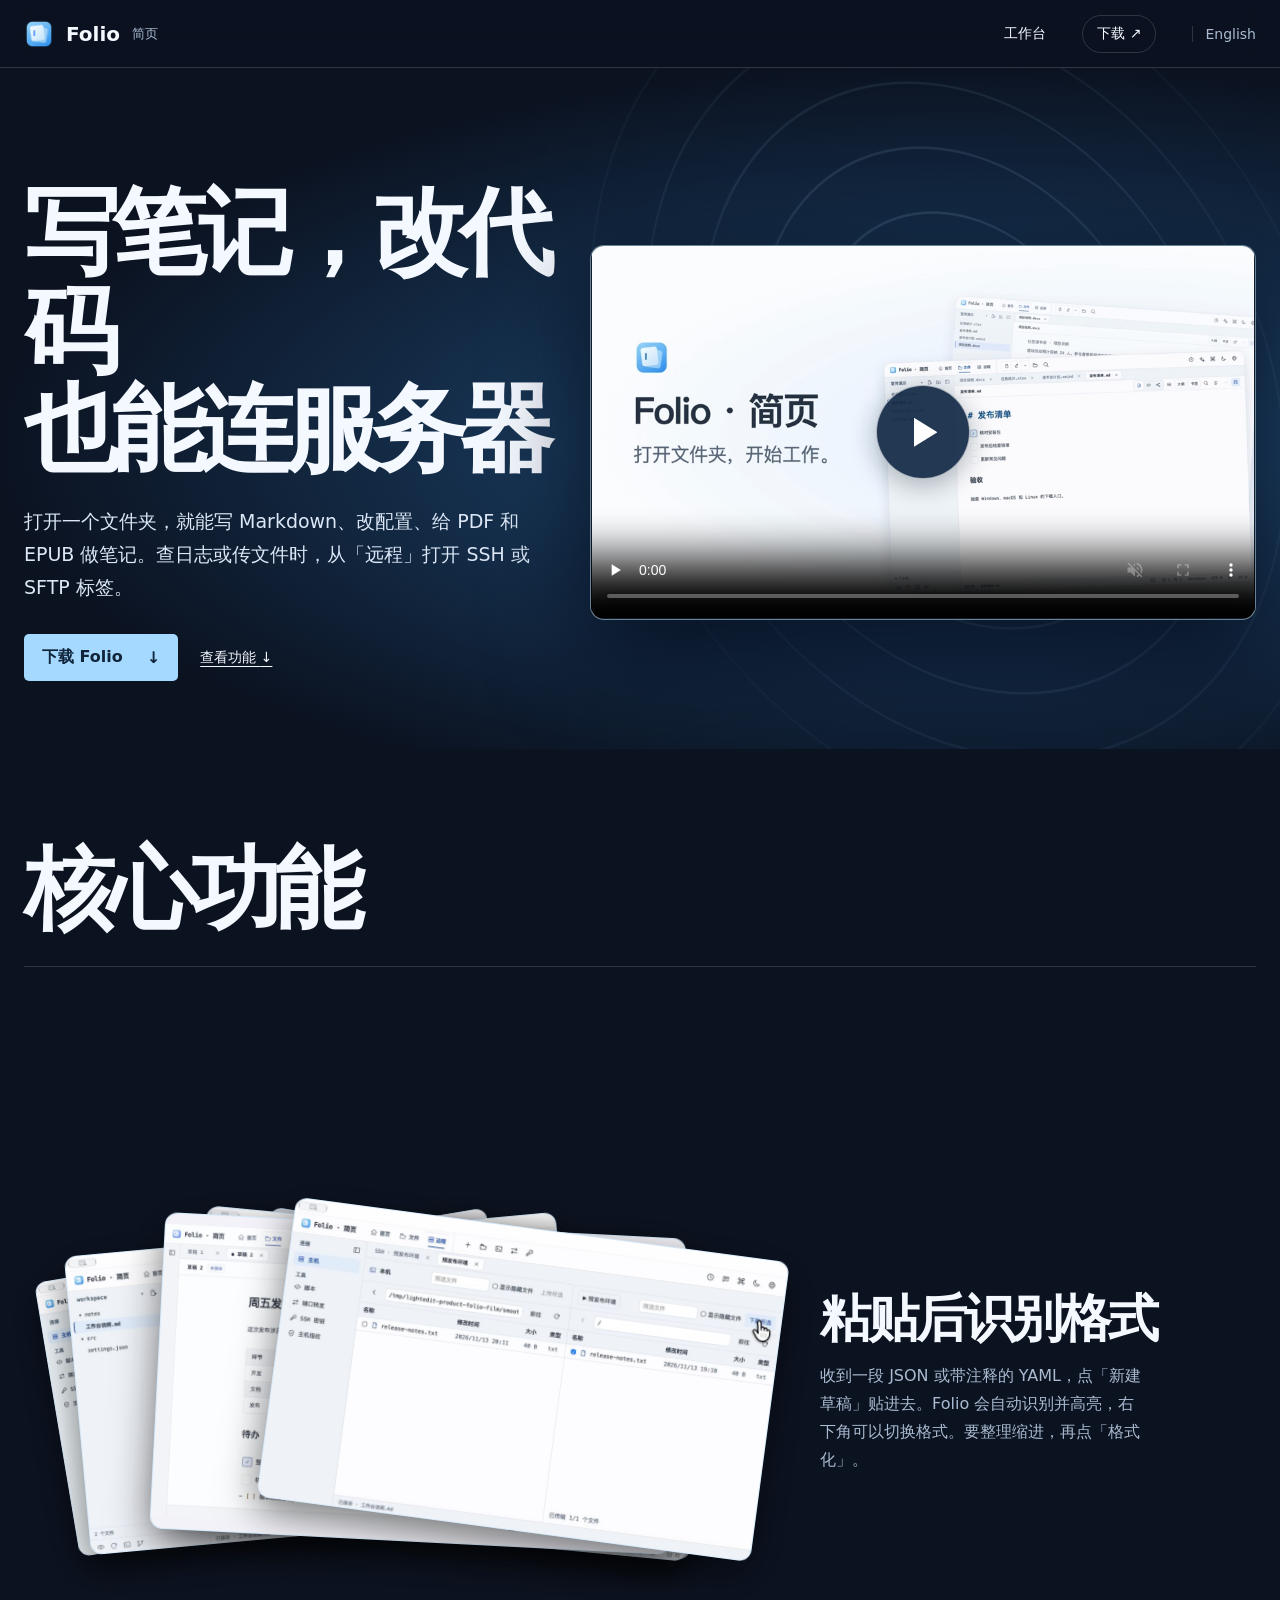
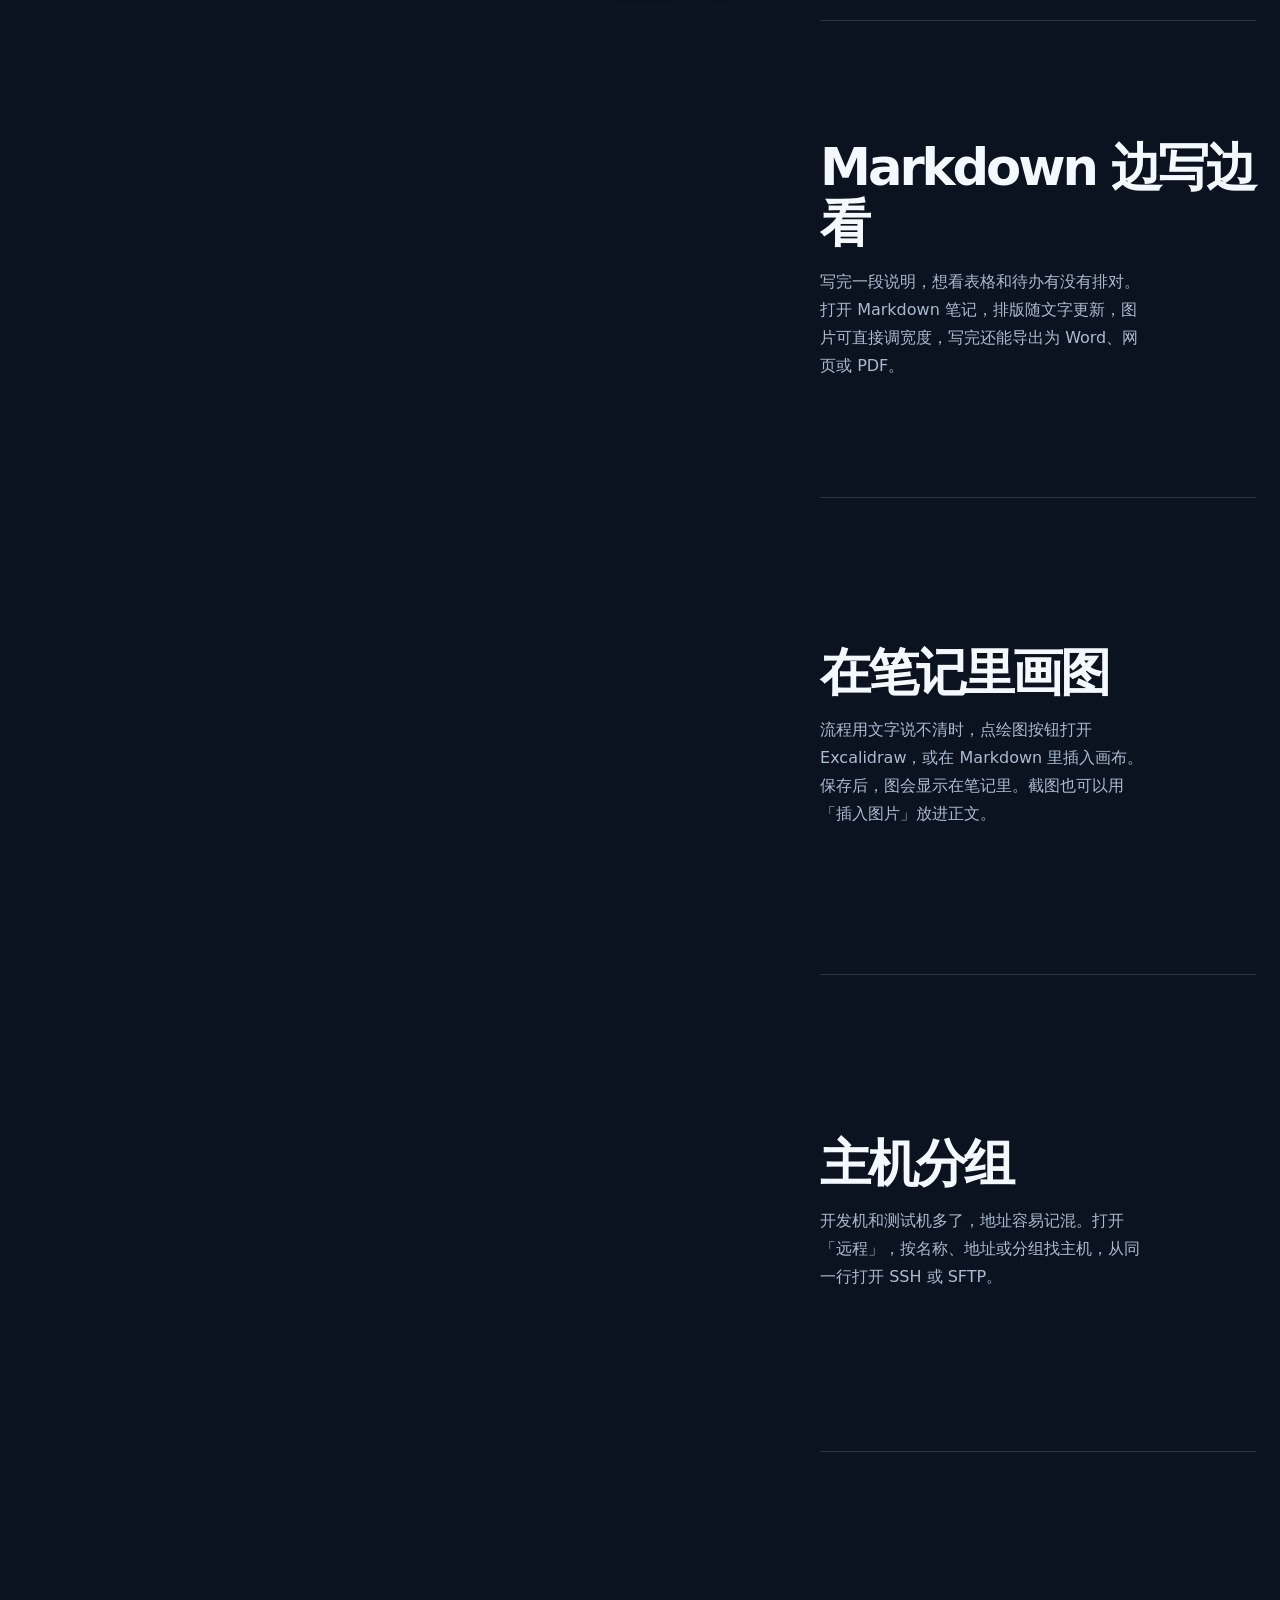
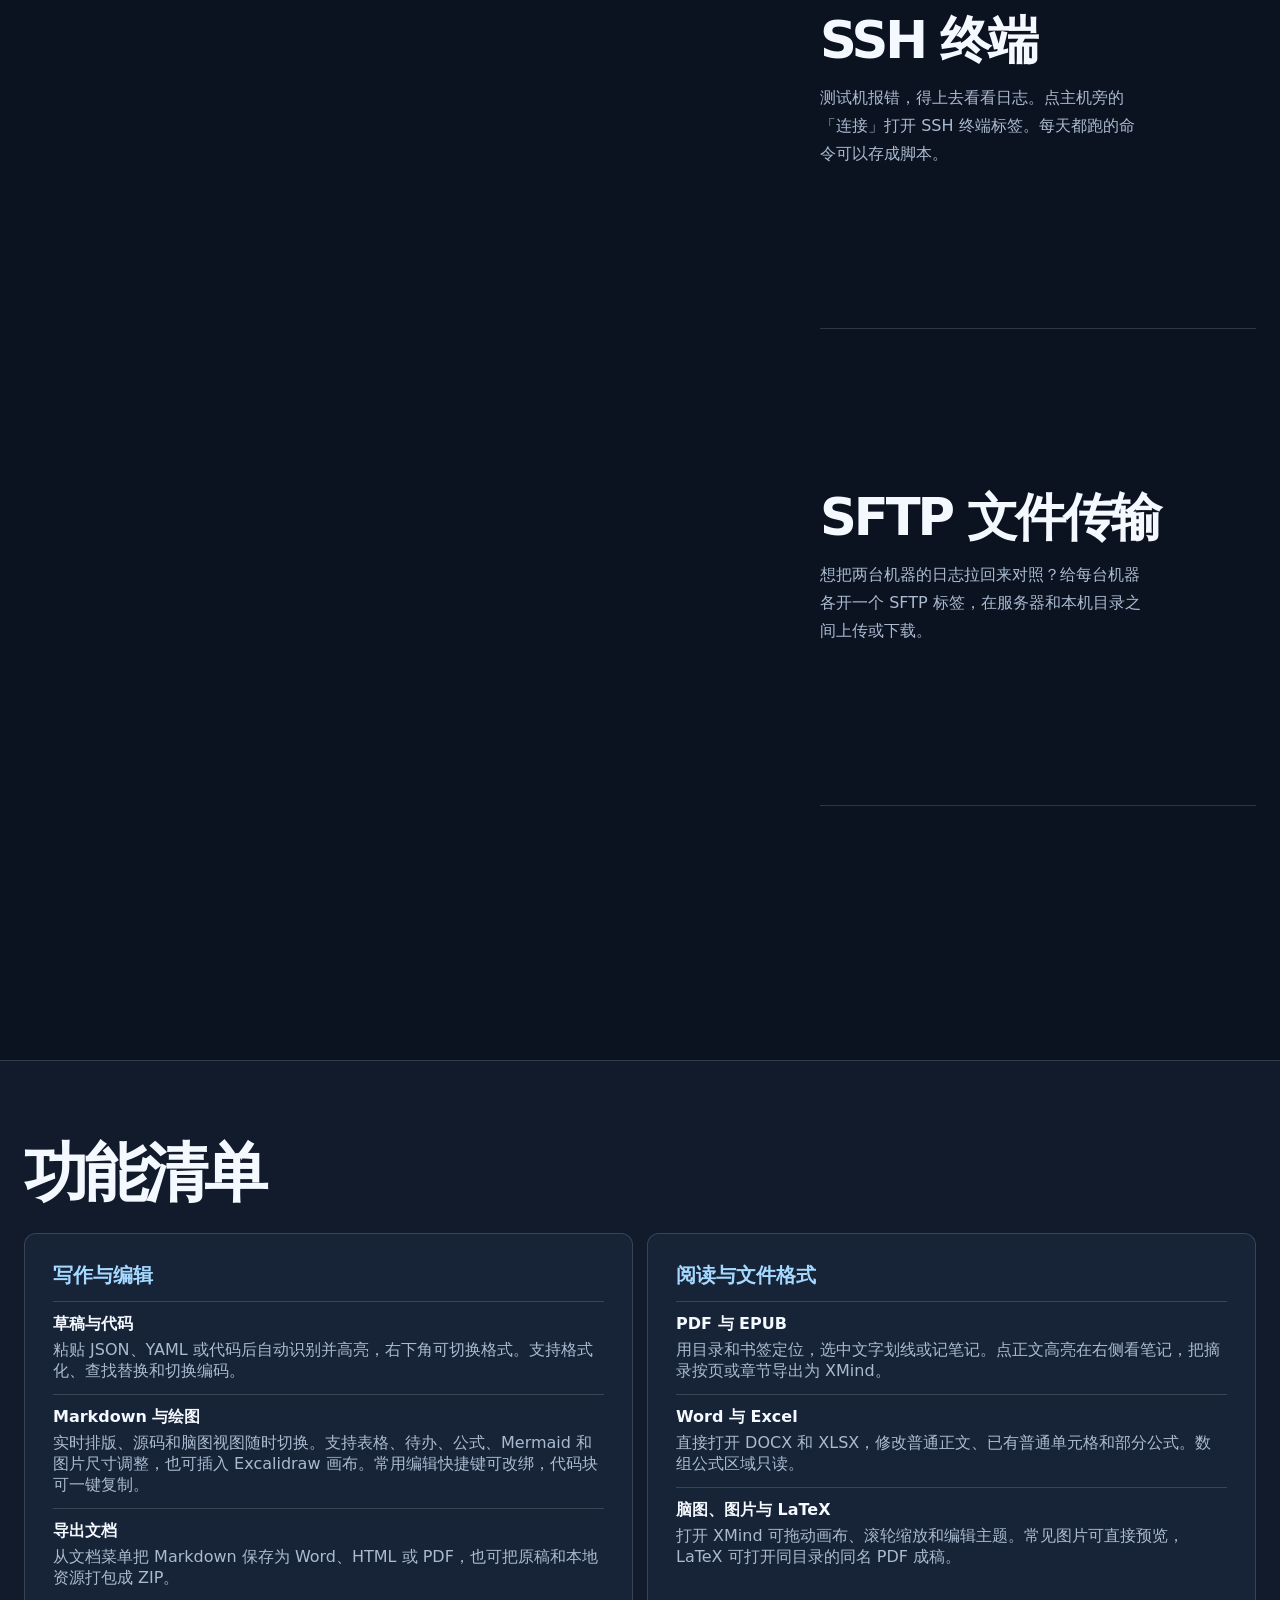
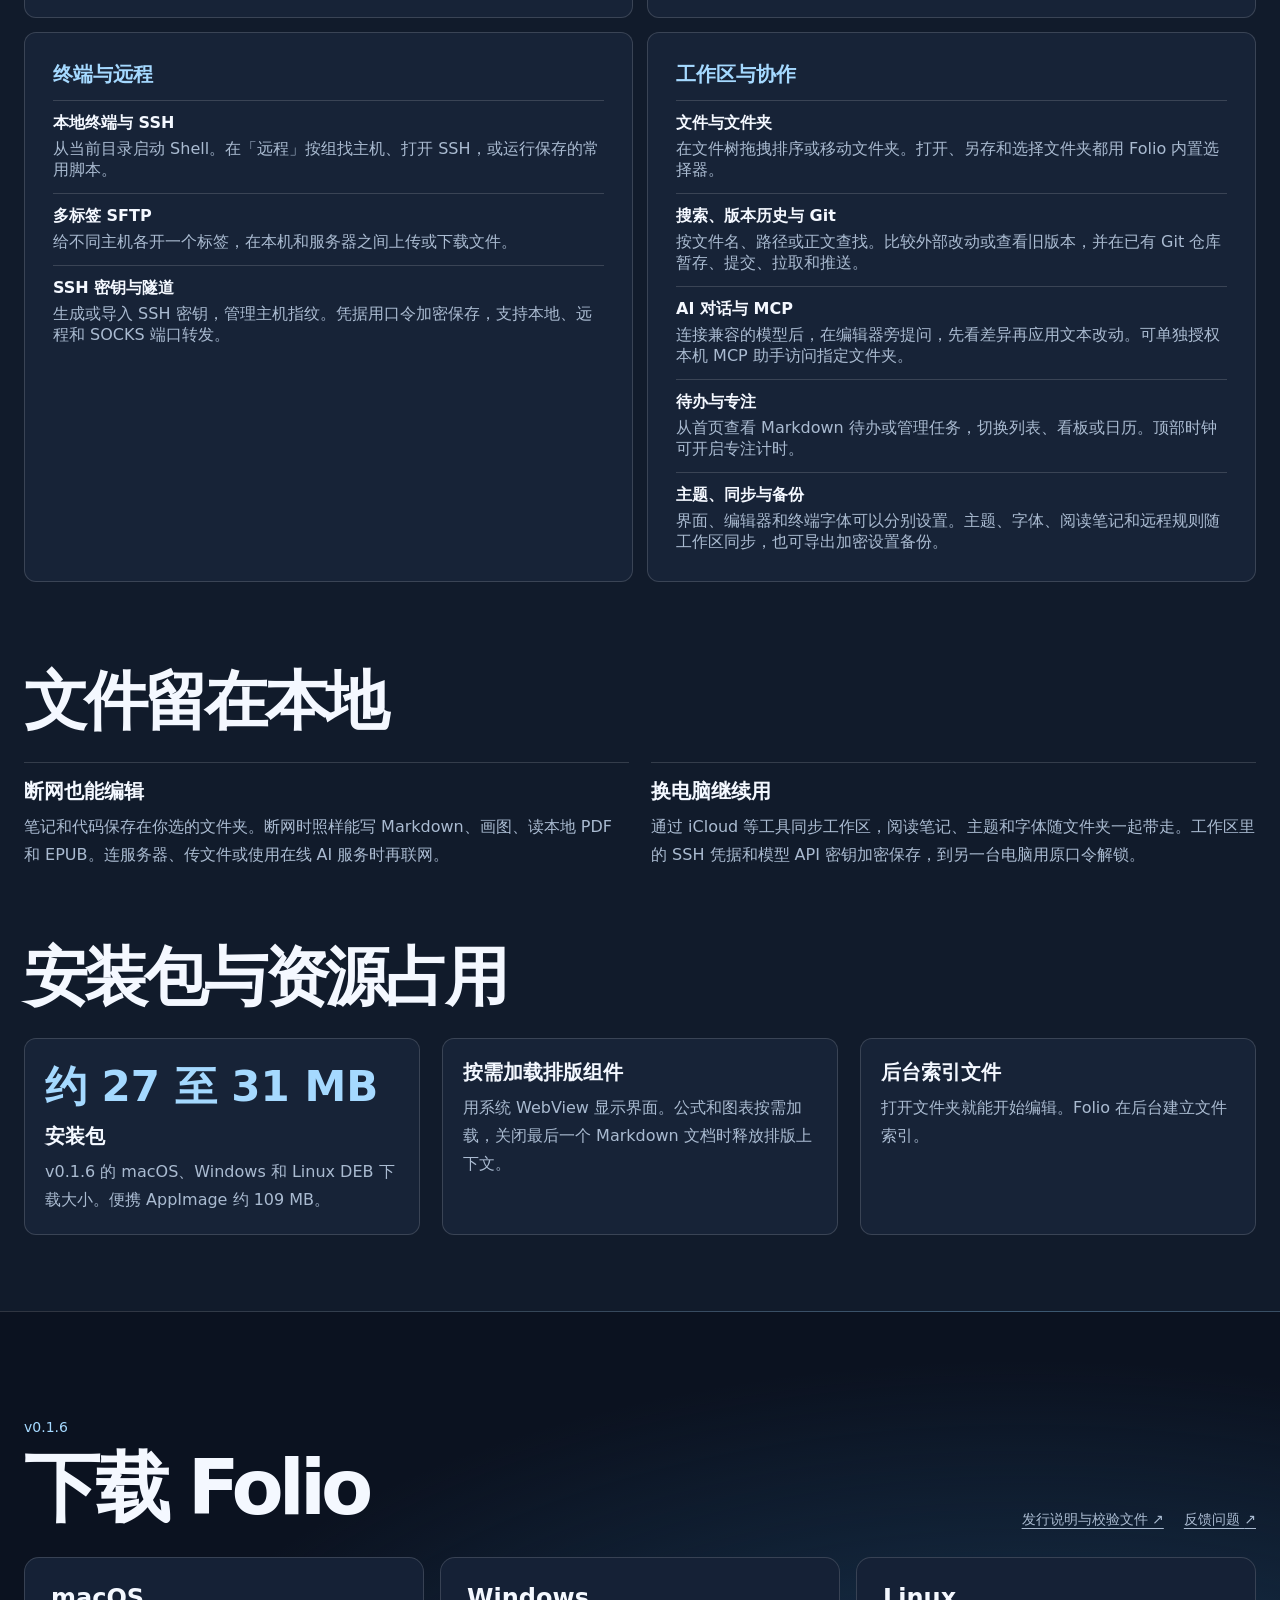
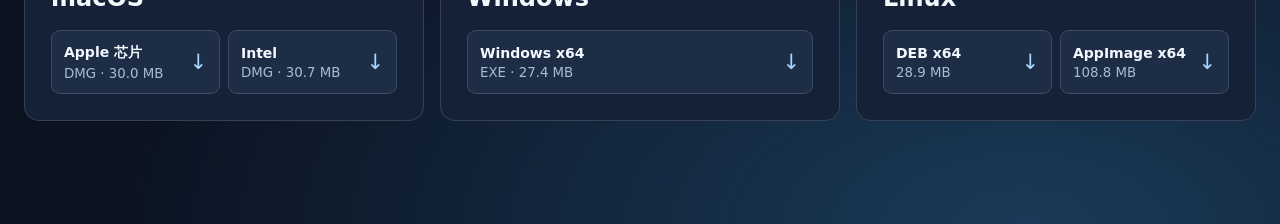
==== commit 33df7974: "refactor: 整理官网和展示资源目录" ====
--- a/index.html
+++ b/index.html
@@ -6,12 +6,12 @@
 <meta name="description" content="Folio 简页。打开本地文件夹，写 Markdown、改代码、给 PDF 和 EPUB 做笔记，也能通过 SSH 和 SFTP 管理服务器。">
 <title>Folio · 简页</title>
 <link rel="alternate" hreflang="en" href="en.html">
-<link rel="icon" href="folio.png">
-<link rel="stylesheet" href="showcase.css?v=issue-links">
+<link rel="icon" href="assets/brand/folio.png">
+<link rel="stylesheet" href="assets/site/showcase.css?v=issue-links">
 </head>
 <body>
 <header class="masthead">
-  <a class="brand" href="#top"><img src="folio.png" alt="" width="30" height="30">Folio <span>简页</span></a>
+  <a class="brand" href="#top"><img src="assets/brand/folio.png" alt="" width="30" height="30">Folio <span>简页</span></a>
   <nav aria-label="主导航"><a href="#workbench">工作台</a><a class="nav-download" href="#download">下载 ↗</a><a class="language-switch" href="en.html" lang="en" hreflang="en">English</a></nav>
 </header>
 <main id="top">
@@ -22,7 +22,7 @@
       <p>打开一个文件夹，就能写 Markdown、改配置、给 PDF 和 EPUB 做笔记。查日志或传文件时，从「远程」打开 SSH 或 SFTP 标签。</p>
       <div class="actions"><a class="button" href="#download">下载 Folio <span aria-hidden="true">↓</span></a><a class="hero-link" href="#workbench">查看功能 <span aria-hidden="true">↓</span></a></div>
     </div>
-    <div class="hero-screen"><video controls muted playsinline preload="none" poster="film-poster.jpg" width="960" height="540" aria-label="Folio 产品宣传片" src="folio.mp4?v=promo2"></video><button class="hero-play" type="button" aria-label="播放宣传片" hidden><span aria-hidden="true"></span></button></div>
+    <div class="hero-screen"><video controls muted playsinline preload="none" poster="assets/video/film-poster.jpg" width="960" height="540" aria-label="Folio 产品宣传片" src="assets/video/folio.mp4?v=promo2"></video><button class="hero-play" type="button" aria-label="播放宣传片" hidden><span aria-hidden="true"></span></button></div>
   </section>
 
   <section class="workbench" id="workbench" aria-labelledby="workbench-title">
@@ -30,12 +30,12 @@
     <div class="story">
       <figure class="story-deck" aria-label="功能截图">
         <div class="deck-stack">
-          <div class="deck-card" data-depth="0" aria-hidden="false"><img src="draft.jpg" alt="草稿识别粘贴内容后的排版" loading="lazy" width="1150" height="700"></div>
-          <div class="deck-card" data-depth="1" aria-hidden="true"><img src="markdown-poster.jpg" alt="Markdown 发布清单的排版视图" loading="lazy" width="1150" height="700"></div>
-          <div class="deck-card" data-depth="2" aria-hidden="true"><img src="drawing-poster.jpg" alt="笔记中的 Excalidraw 绘图" loading="lazy" width="1150" height="700"></div>
-          <div class="deck-card" data-depth="3" aria-hidden="true"><img src="hosts.png" alt="按开发和测试环境分组的主机列表" width="800" height="500"></div>
-          <div class="deck-card" data-depth="4" aria-hidden="true"><img src="ssh-terminal.png" alt="通过 SSH 连到预发布环境后运行命令" width="580" height="354"></div>
-          <div class="deck-card" data-depth="5" aria-hidden="true"><img src="remote-poster.jpg" alt="SFTP 本机与远程文件面板" loading="lazy" width="1150" height="700"></div>
+          <div class="deck-card" data-depth="0" aria-hidden="false"><img src="assets/screenshots/draft.jpg" alt="草稿识别粘贴内容后的排版" loading="lazy" width="1150" height="700"></div>
+          <div class="deck-card" data-depth="1" aria-hidden="true"><img src="assets/screenshots/markdown-poster.jpg" alt="Markdown 发布清单的排版视图" loading="lazy" width="1150" height="700"></div>
+          <div class="deck-card" data-depth="2" aria-hidden="true"><img src="assets/screenshots/drawing-poster.jpg" alt="笔记中的 Excalidraw 绘图" loading="lazy" width="1150" height="700"></div>
+          <div class="deck-card" data-depth="3" aria-hidden="true"><img src="assets/screenshots/hosts.png" alt="按开发和测试环境分组的主机列表" width="800" height="500"></div>
+          <div class="deck-card" data-depth="4" aria-hidden="true"><img src="assets/screenshots/ssh-terminal.png" alt="通过 SSH 连到预发布环境后运行命令" width="580" height="354"></div>
+          <div class="deck-card" data-depth="5" aria-hidden="true"><img src="assets/screenshots/remote-poster.jpg" alt="SFTP 本机与远程文件面板" loading="lazy" width="1150" height="700"></div>
         </div>
       </figure>
       <div class="story-steps">
@@ -133,7 +133,7 @@
     </div>
   </section>
 </main>
-<script type="module" src="showcase.js"></script>
-<script type="module" src="film-controls.js"></script>
+<script type="module" src="assets/site/showcase.js"></script>
+<script type="module" src="assets/site/film-controls.js"></script>
 </body>
 </html>
--- a/assets/site/showcase.css
+++ b/assets/site/showcase.css
@@ -0,0 +1,79 @@
+:root{color-scheme:dark;--night:#0b1220;--ink:#f4f8ff;--muted:#aabbd1;--accent:#a5d9ff;--line:#ffffff26;font-family:Inter,"PingFang SC","Microsoft YaHei",system-ui,sans-serif;color:var(--ink);background:var(--night)}
+*{box-sizing:border-box}body{margin:0}a{color:inherit;text-underline-offset:4px}button{font:inherit}:focus-visible{outline:2px solid var(--accent);outline-offset:5px}img,video{max-width:100%}h1,h2,h3,p,figure{margin:0}p{line-height:1.75;color:var(--muted)}section,article[id]{scroll-margin-top:76px}
+.masthead{height:68px;display:flex;align-items:center;justify-content:space-between;gap:10px;padding-inline:max(24px,calc((100vw - 1280px)/2));background:#0b1220e8;border-bottom:1px solid var(--line);position:sticky;top:0;z-index:8;backdrop-filter:blur(16px)}
+.brand,.masthead nav{display:flex;align-items:center;gap:12px}.brand{font-size:20px;font-weight:740;text-decoration:none;white-space:nowrap}.brand span{font-size:13px;color:var(--muted);font-weight:500}.masthead nav{gap:clamp(12px,3vw,36px);font-size:14px}.masthead nav a{text-decoration:none}.nav-download{border:1px solid var(--line);border-radius:30px;padding:9px 14px}
+.hero{position:relative;isolation:isolate;overflow:hidden;padding:clamp(64px,9vw,145px) max(24px,calc((100vw - 1280px)/2)) 68px;min-height:650px;display:grid;grid-template-columns:minmax(360px,.8fr) minmax(0,1fr);align-items:center;gap:34px;background:radial-gradient(ellipse at 75% 55%,#245582 0,#142d49 39%,transparent 72%)}
+.hero-orbit{position:absolute;z-index:-1;left:43%;top:-33%;width:65%;height:160%;transform:rotate(-28deg);background:repeating-radial-gradient(ellipse at center,transparent 0 35px,#afdcff26 36px 37px,transparent 38px 52px);mask-image:radial-gradient(ellipse,#000 19%,transparent 72%);pointer-events:none}
+.hero h1{font-size:clamp(60px,7.4vw,113px);letter-spacing:-.085em;line-height:1.04;font-weight:850}.hero em{font-style:normal;color:inherit}.hero p{margin-top:26px;font-size:clamp(15px,1.6vw,19px);color:#dce8f7}.actions{display:flex;gap:22px;align-items:center;flex-wrap:wrap;margin-top:30px}.button{display:inline-flex;gap:24px;align-items:center;background:var(--accent);color:#10243a;text-decoration:none;border-radius:5px;padding:13px 18px;font-weight:750}.button:hover{background:#c8eaff}.hero-link{font-size:14px}.hero-screen{min-width:0}.hero-screen video{display:block;width:100%;height:auto;aspect-ratio:16/9;border-radius:14px;border:1px solid #c0e5ff82;box-shadow:0 30px 100px #02020caa;background:#111c2a}
+.workbench{max-width:1280px;width:calc(100% - 48px);margin:0 auto;padding:95px 0 76px}.section-head{display:flex;justify-content:space-between;align-items:end;gap:18px;border-bottom:1px solid var(--line);padding-bottom:30px}.section-head h2{font-size:clamp(44px,7vw,94px);line-height:1.02;letter-spacing:-.075em}.section-head p{margin-bottom:4px}
+
+.story{--step-height:clamp(300px,53vh,540px);--deck-height:max(var(--step-height),calc(100svh - 68px));display:grid;grid-template-columns:minmax(0,1.65fr) minmax(0,1fr);gap:clamp(24px,6vw,90px);align-items:start}
+.story-steps{grid-area:1/2}.story-step{min-height:var(--step-height);display:flex;flex-direction:column;justify-content:center;padding:40px 0;border-bottom:1px solid var(--line)}
+.story-step h3{font-size:clamp(28px,4vw,58px);line-height:1.1;letter-spacing:-.06em;margin-bottom:16px}.story-step p{max-width:32ch}
+.story-deck{grid-area:1/1;position:sticky;top:68px;min-width:0;min-height:var(--deck-height);display:grid;align-items:center;padding:12px 13%}
+.deck-stack{position:relative;isolation:isolate;aspect-ratio:1.65;perspective:1100px}
+.deck-card{position:absolute;inset:0;display:grid;place-items:center;background:#f2f2f8;border:1px solid #a5d9ff66;border-radius:13px;box-shadow:0 14px 42px #0008;overflow:hidden;will-change:transform}
+.deck-card img{display:block;width:100%;height:auto;max-height:100%;object-fit:contain;pointer-events:none}
+.deck-card[data-depth="0"]{z-index:6;transform:none}
+.deck-card[data-depth="1"]{z-index:5;transform:translateX(13%) rotateZ(6deg) scale(.96)}
+.deck-card[data-depth="2"]{z-index:4;transform:translateX(-13%) rotateZ(-6deg) scale(.93)}
+.deck-card[data-depth="3"]{z-index:3;transform:translateX(20%) rotateZ(10deg) scale(.88)}
+.deck-card[data-depth="4"]{z-index:2;transform:translateX(-20%) rotateZ(-10deg) scale(.86)}
+.deck-card[data-depth="5"]{z-index:1;transform:translateY(-8%) scale(.86)}
+.performance .grid article{background:#172337;border:1px solid var(--line);border-radius:12px;padding:20px}.performance strong{display:block;color:var(--accent);font-size:clamp(26px,4vw,42px);margin-bottom:8px}.additional{margin-top:58px}
+.detail-band{background:#111b2b;border-top:1px solid var(--line);padding:clamp(36px,6vw,84px) max(24px,calc((100vw - 1280px)/2))}
+.detail-band h2{font-size:clamp(34px,5vw,64px);letter-spacing:-.06em;line-height:1.12;margin-bottom:24px}
+.detail-band h3{font-size:20px;margin-bottom:8px}
+.grid{display:grid;grid-template-columns:repeat(3,minmax(0,1fr));gap:22px}.grid article{padding:15px 0;border-top:1px solid var(--line)}
+@media(max-width:780px){.hero{grid-template-columns:1fr;gap:42px;min-height:auto;padding-bottom:55px}.hero h1{font-size:clamp(52px,12vw,84px)}.workbench{padding-top:52px}.grid{grid-template-columns:repeat(2,minmax(0,1fr))}}
+@media(max-width:640px){.story{display:block}.story-deck{z-index:4;top:68px;min-height:0;margin:0 -8px;padding:20px 15% 14px;background:#0b1220f2}.story-step[id]{min-height:250px;scroll-margin-top:calc(68px + 43vw + 70px)}.story-step p{max-width:none}}
+@media(max-width:460px){.masthead{padding-inline:16px}.brand{gap:6px}.brand span{display:none}.hero{padding-inline:18px}.workbench{width:calc(100% - 36px)}.grid{grid-template-columns:1fr}.detail-band{padding-inline:18px}}
+
+/* 首末段与卡片堆使用同一条中心线。 */
+.story-steps{padding-block:calc((var(--deck-height) - var(--step-height))/2)}
+@media(max-width:640px){.story-steps{padding-block:0 clamp(80px,20svh,180px)}}
+
+.download-section{padding:clamp(54px,8vw,112px) max(24px,calc((100vw - 1280px)/2));border-top:1px solid var(--line);background:radial-gradient(ellipse at 80% 100%,#1a3a58 0,transparent 64%),#0b1220}
+.download-heading{display:flex;align-items:end;justify-content:space-between;gap:20px;margin-bottom:28px}
+.download-heading h2{font-size:clamp(38px,6vw,76px);letter-spacing:-.065em;line-height:1.08}
+.download-version{color:var(--accent);font-size:14px;margin-bottom:8px}
+.download-links{display:flex;flex-wrap:wrap;gap:10px 20px}
+.release-link{font-size:14px;color:var(--muted)}
+.download-platforms{display:grid;grid-template-columns:repeat(3,minmax(0,1fr));gap:16px}
+.download-platform{padding:clamp(14px,2.2vw,26px);border-radius:15px;border:1px solid var(--line);background:#152136}
+.download-platform h3{font-size:24px;margin-bottom:18px}
+.download-options{display:grid;grid-auto-flow:column;grid-auto-columns:minmax(0,1fr);gap:8px}
+.download-build{display:flex;align-items:center;gap:10px;min-height:64px;padding:10px 12px;border:1px solid #ffffff24;border-radius:9px;background:#1c2d45;text-decoration:none;transition:background .18s,border-color .18s}
+.download-build:hover{background:#263c58;border-color:#a5d9ff80}
+.download-build strong,.download-build small{display:block}
+.download-build strong{font-size:14px}.download-build small{color:var(--muted);margin-top:4px}
+.download-arrow{margin-left:auto;color:var(--accent);font-size:21px}
+@media(max-width:780px){.download-platforms{grid-template-columns:1fr}.download-heading{align-items:start;flex-direction:column;gap:12px}}
+@media(prefers-reduced-motion:reduce){.download-build{transition:none}}
+
+@media(min-width:781px) and (max-width:1050px){.download-build{padding-inline:8px;gap:4px}.download-build strong{font-size:12px}.download-build small{font-size:11px}}
+
+.language-switch{padding-inline-start:12px;border-inline-start:1px solid var(--line);color:var(--muted)}
+html[lang=en] .hero h1{font-size:clamp(46px,5.4vw,79px);letter-spacing:-.055em}
+@media(max-width:460px){.masthead nav{gap:9px;font-size:12px}.nav-download{padding-inline:8px}.language-switch{padding-inline-start:8px}}
+
+.local-files{margin-bottom:58px}
+.local-files .grid{grid-template-columns:repeat(2,minmax(0,1fr))}
+@media(max-width:640px){.local-files .grid{grid-template-columns:1fr}}
+
+.hero-screen{position:relative}
+.hero-play:not([hidden]){position:absolute;inset:50% auto auto 50%;transform:translate(-50%,-50%);display:grid;place-items:center;width:clamp(62px,10vw,94px);aspect-ratio:1;padding:0;border:1px solid #fff9;border-radius:50%;background:#142b46ed;box-shadow:0 6px 26px #07152550;cursor:pointer}
+.hero-play:hover{background:#225589}
+.hero-play:focus-visible{outline:3px solid #72b9f8;outline-offset:4px}
+.hero-play span{width:26%;height:32%;margin-left:5%;background:#fff;clip-path:polygon(0 0,100% 50%,0 100%)}
+
+.additional{margin:0 0 clamp(44px,7vw,84px)}
+.feature-groups{display:grid;grid-template-columns:repeat(2,minmax(0,1fr));gap:14px}
+.feature-group{padding:clamp(16px,2.4vw,28px);border:1px solid var(--line);border-radius:12px;background:#172337}
+.feature-group h3{color:var(--accent);margin:0 0 12px}
+.feature-group dl{margin:0}
+.feature-group dl>div{padding:12px 0;border-top:1px solid var(--line)}
+.feature-group dl>div:last-child{padding-bottom:0}
+.feature-group dt{font-weight:700}
+.feature-group dd{margin:5px 0 0;color:var(--muted)}
+@media(max-width:640px){.feature-groups{grid-template-columns:1fr}}
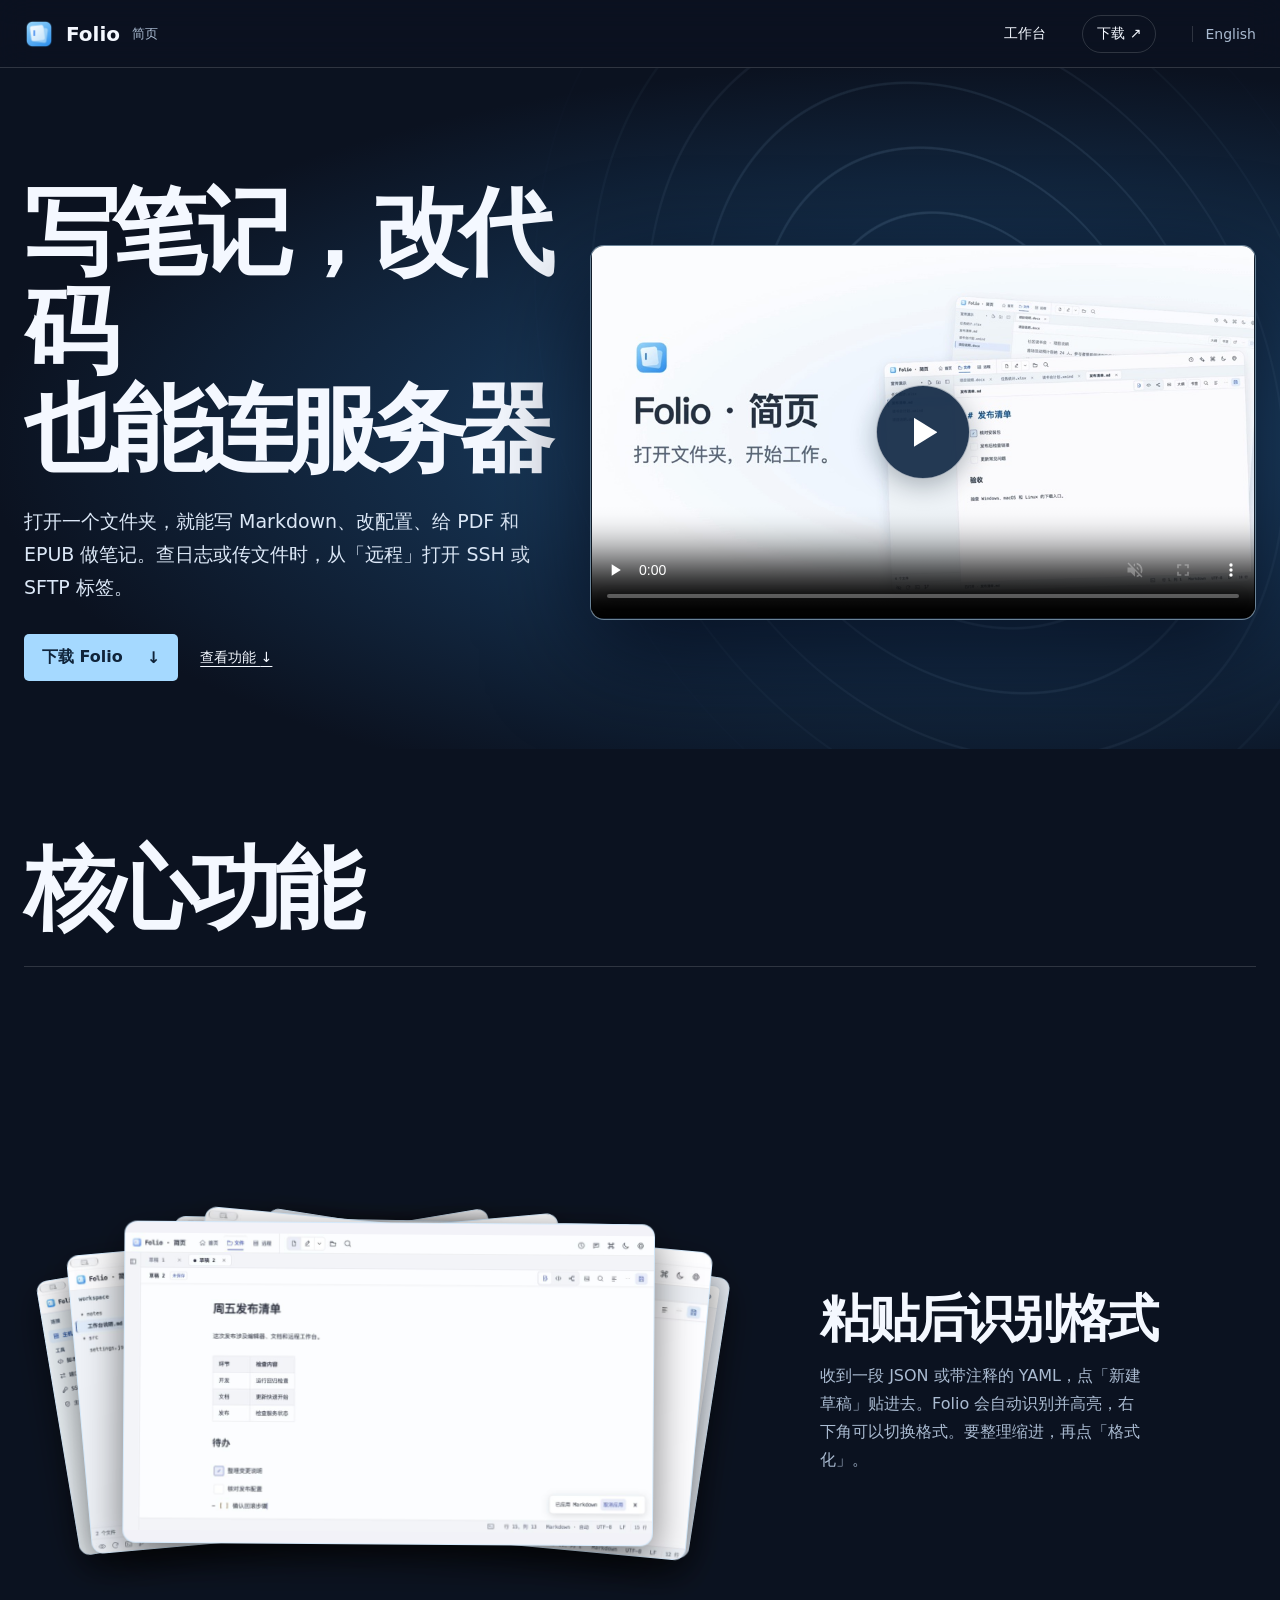
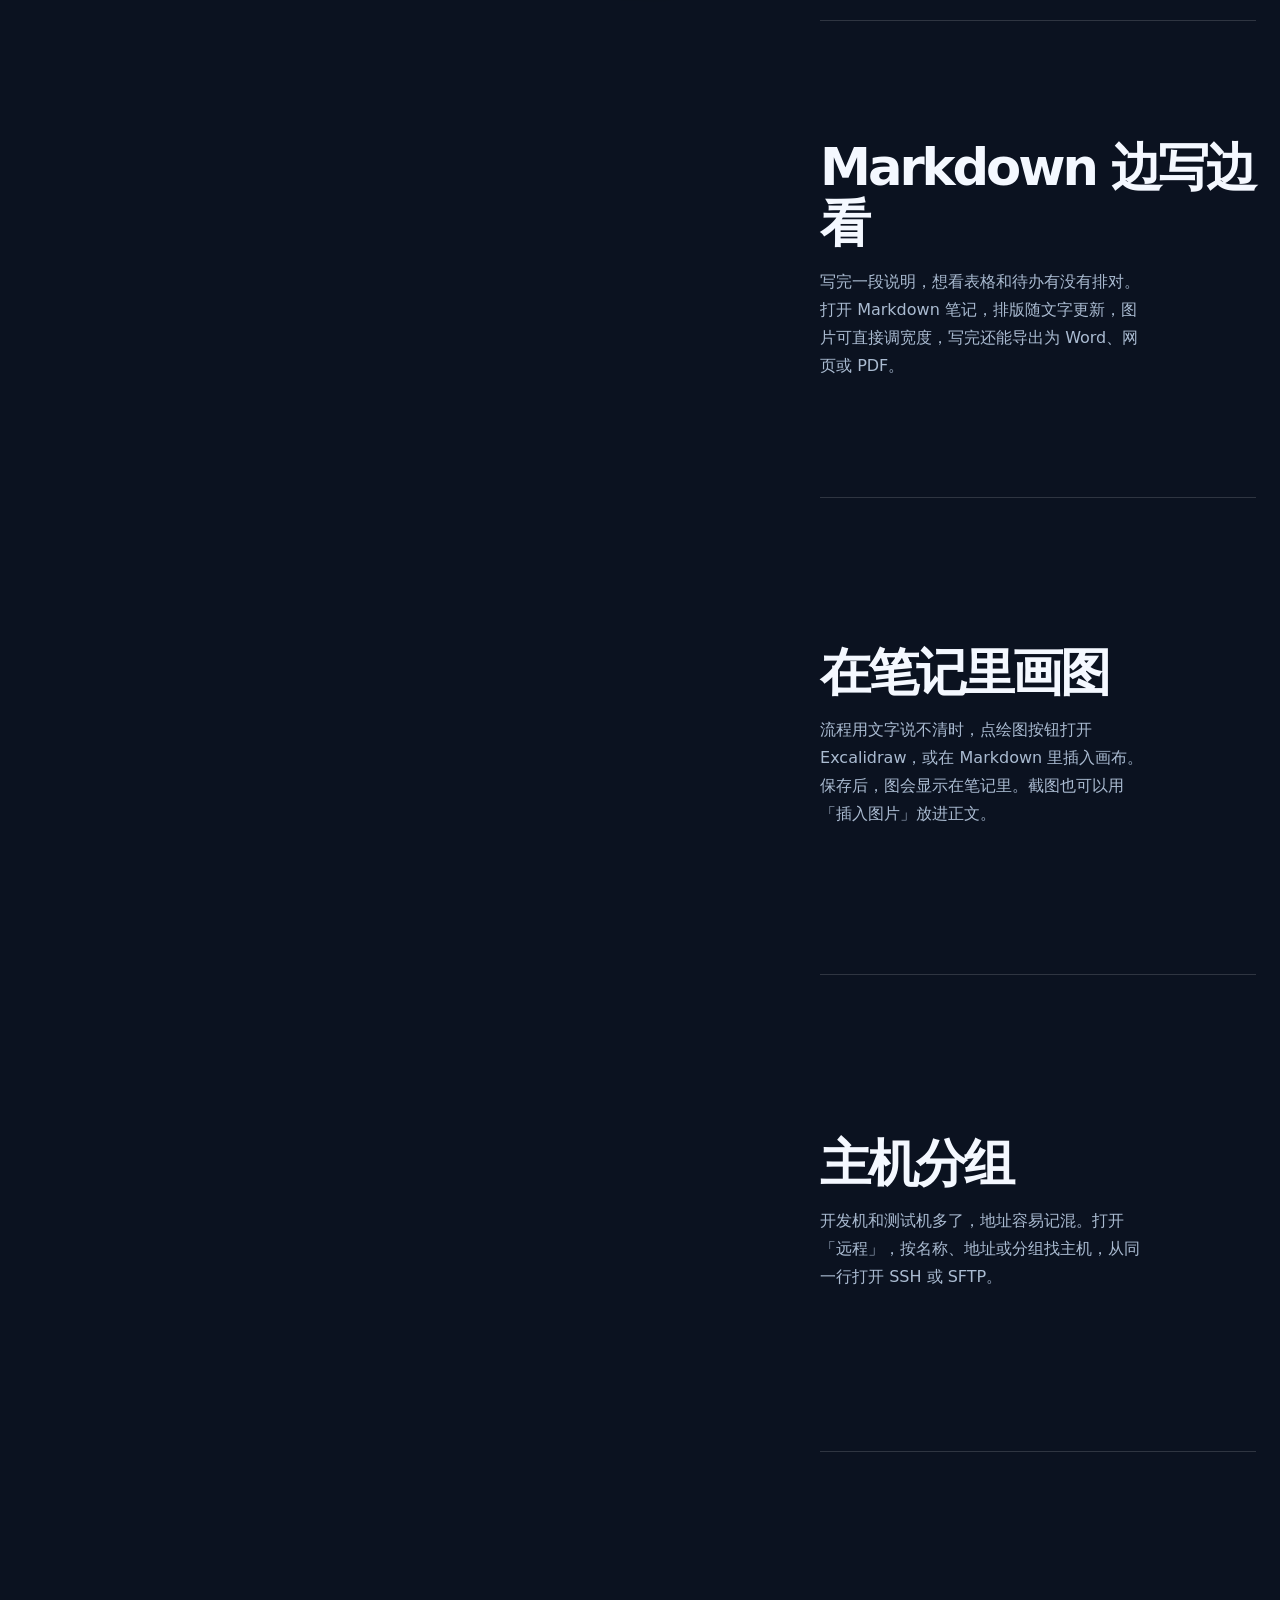
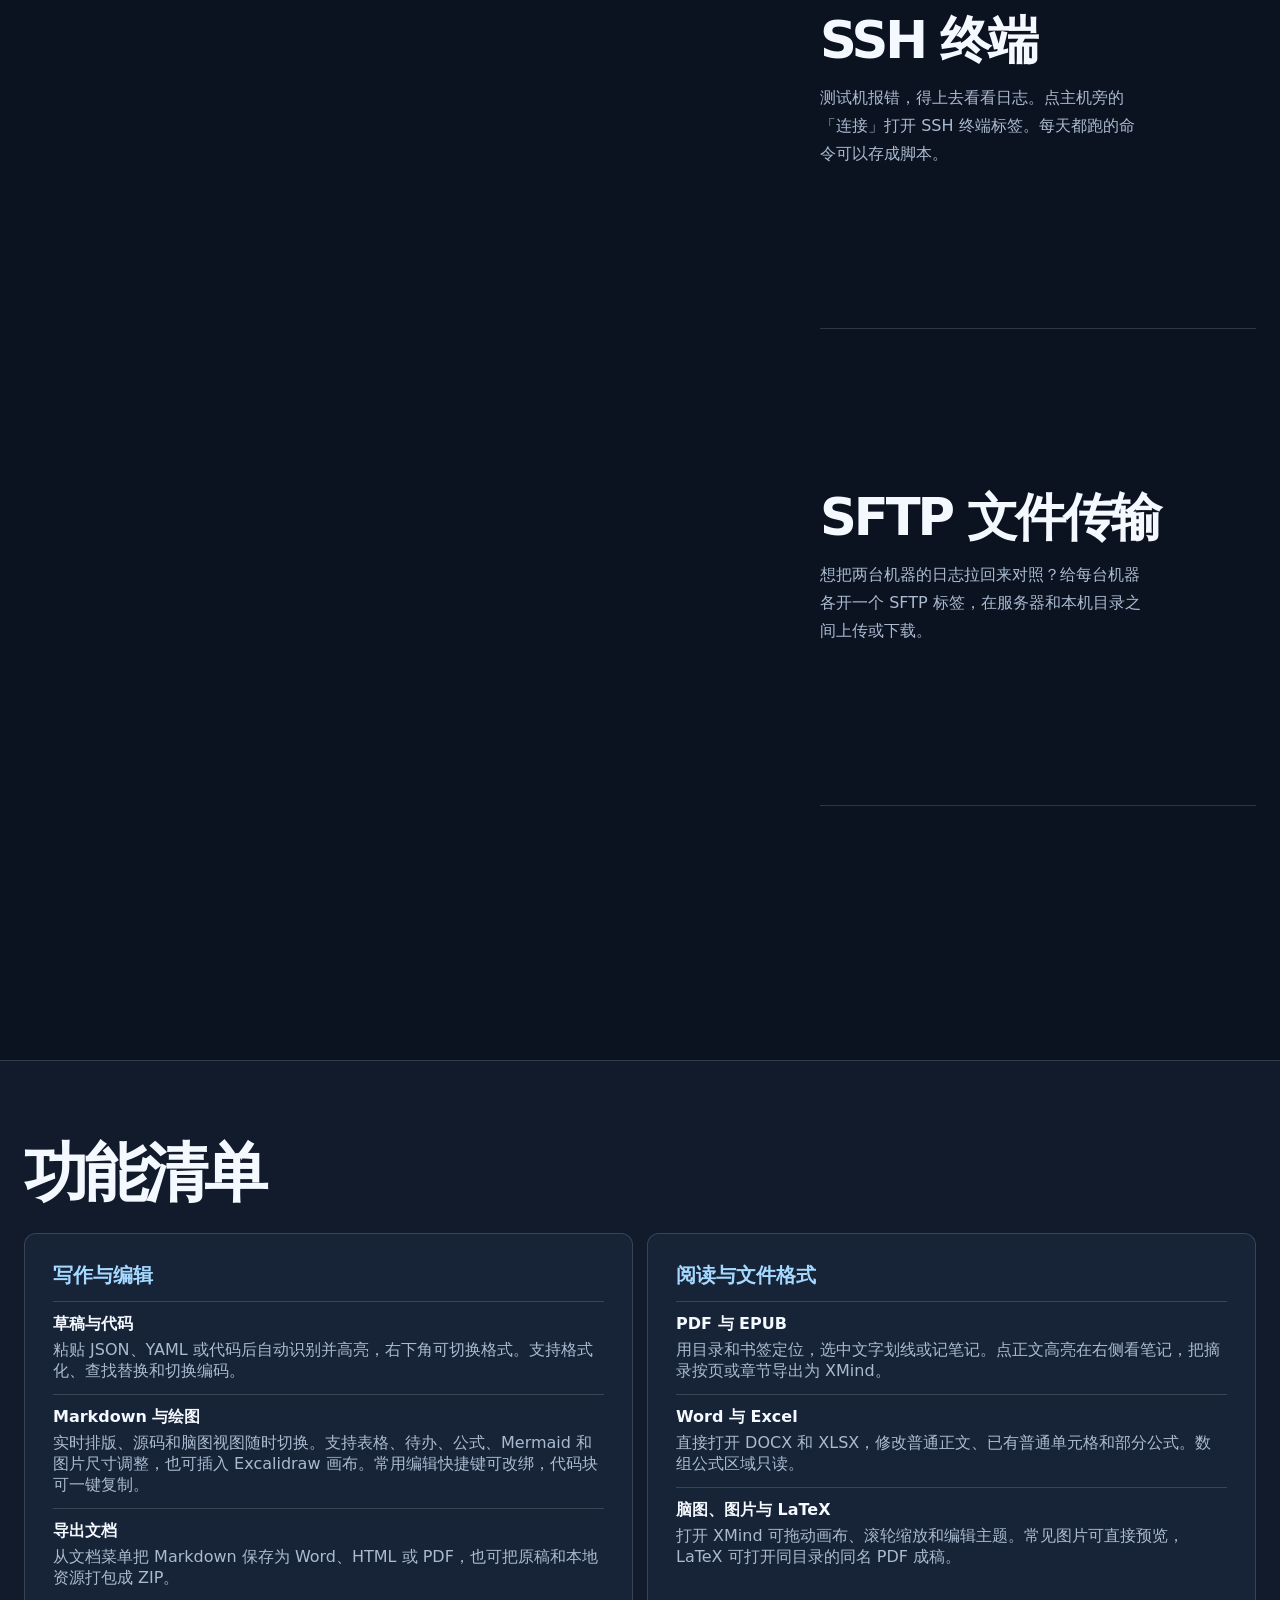
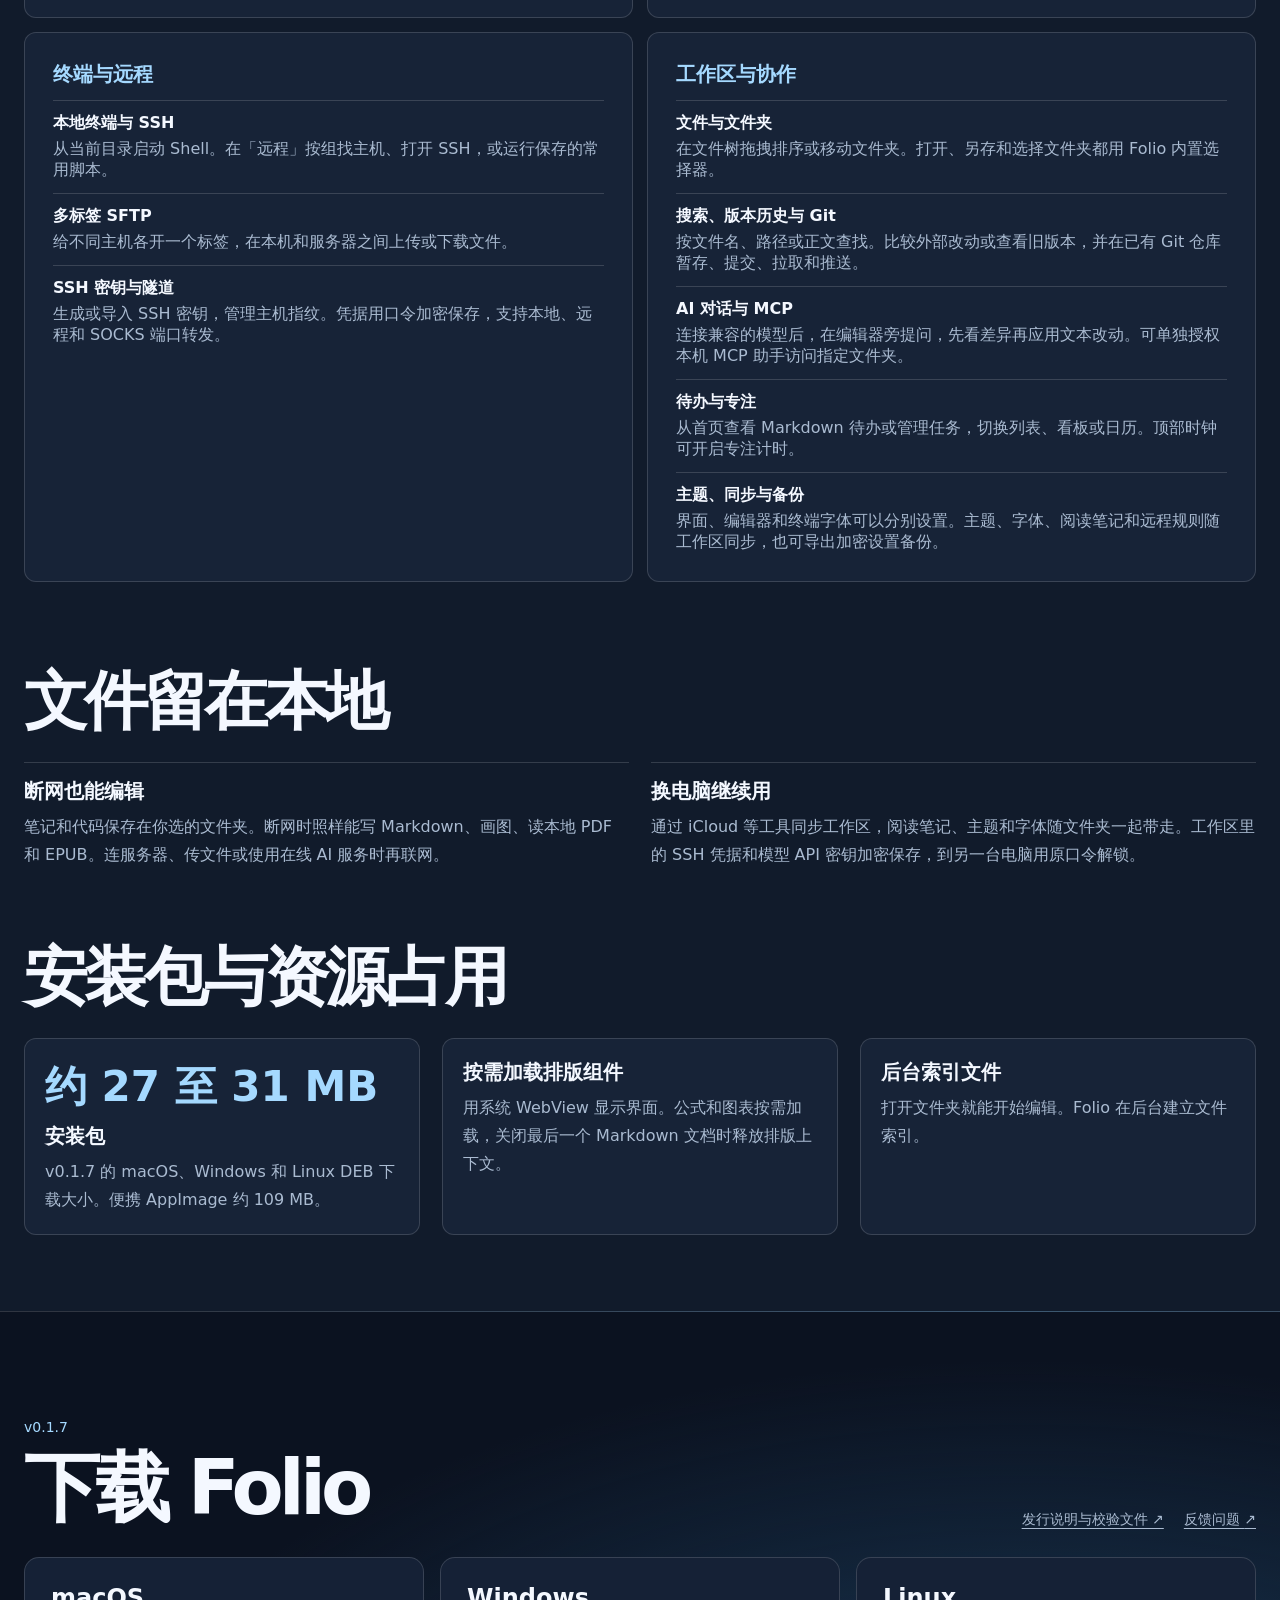
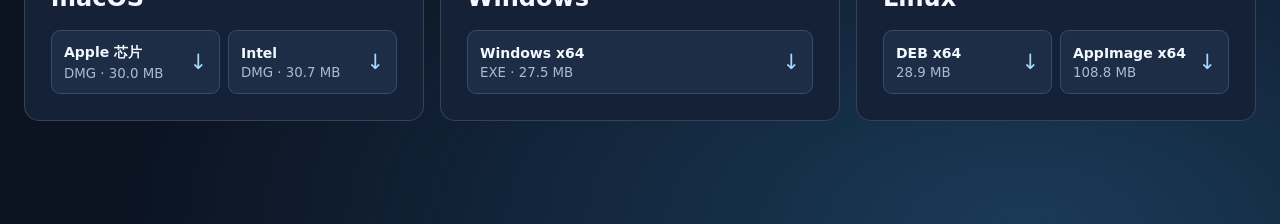
==== commit c3a6ba0f: "docs: 更新 Folio 0.1.7 双语官网和下载" ====
--- a/index.html
+++ b/index.html
@@ -98,7 +98,7 @@
   <section class="capabilities performance" id="performance" aria-labelledby="performance-title">
     <h2 id="performance-title">安装包与资源占用</h2>
     <div class="grid">
-      <article><strong>约 27 至 31 MB</strong><h3>安装包</h3><p>v0.1.6 的 macOS、Windows 和 Linux DEB 下载大小。便携 AppImage 约 109 MB。</p></article>
+      <article><strong>约 27 至 31 MB</strong><h3>安装包</h3><p>v0.1.7 的 macOS、Windows 和 Linux DEB 下载大小。便携 AppImage 约 109 MB。</p></article>
       <article><h3>按需加载排版组件</h3><p>用系统 WebView 显示界面。公式和图表按需加载，关闭最后一个 Markdown 文档时释放排版上下文。</p></article>
       <article><h3>后台索引文件</h3><p>打开文件夹就能开始编辑。Folio 在后台建立文件索引。</p></article>
     </div>
@@ -106,28 +106,28 @@
   </div>
   <section class="download-section" id="download" aria-labelledby="download-title">
     <header class="download-heading">
-      <div><p class="download-version">v0.1.6</p><h2 id="download-title">下载 Folio</h2></div>
+      <div><p class="download-version">v0.1.7</p><h2 id="download-title">下载 Folio</h2></div>
       <div class="download-links">
-        <a class="release-link" href="https://github.com/bujiuzhi/Folio/releases/tag/v0.1.6">发行说明与校验文件 ↗</a>
+        <a class="release-link" href="https://github.com/bujiuzhi/Folio/releases/tag/v0.1.7">发行说明与校验文件 ↗</a>
         <a class="release-link" href="https://github.com/bujiuzhi/Folio/issues">反馈问题 <span aria-hidden="true">↗</span></a>
       </div>
     </header>
     <div class="download-platforms">
       <article class="download-platform"><h3>macOS</h3>
         <div class="download-options">
-        <a class="download-build" href="https://github.com/bujiuzhi/Folio/releases/download/v0.1.6/Folio_0.1.6_aarch64.dmg"><span><strong>Apple 芯片</strong><small>DMG · 30.0 MB</small></span><span class="download-arrow">↓</span></a>
-        <a class="download-build" href="https://github.com/bujiuzhi/Folio/releases/download/v0.1.6/Folio_0.1.6_x64.dmg"><span><strong>Intel</strong><small>DMG · 30.7 MB</small></span><span class="download-arrow">↓</span></a>
+        <a class="download-build" href="https://github.com/bujiuzhi/Folio/releases/download/v0.1.7/Folio_0.1.7_aarch64.dmg"><span><strong>Apple 芯片</strong><small>DMG · 30.0 MB</small></span><span class="download-arrow">↓</span></a>
+        <a class="download-build" href="https://github.com/bujiuzhi/Folio/releases/download/v0.1.7/Folio_0.1.7_x64.dmg"><span><strong>Intel</strong><small>DMG · 30.7 MB</small></span><span class="download-arrow">↓</span></a>
         </div>
       </article>
       <article class="download-platform"><h3>Windows</h3>
         <div class="download-options">
-        <a class="download-build" href="https://github.com/bujiuzhi/Folio/releases/download/v0.1.6/Folio_0.1.6_x64-setup.exe"><span><strong>Windows x64</strong><small>EXE · 27.4 MB</small></span><span class="download-arrow">↓</span></a>
+        <a class="download-build" href="https://github.com/bujiuzhi/Folio/releases/download/v0.1.7/Folio_0.1.7_x64-setup.exe"><span><strong>Windows x64</strong><small>EXE · 27.5 MB</small></span><span class="download-arrow">↓</span></a>
         </div>
       </article>
       <article class="download-platform"><h3>Linux</h3>
         <div class="download-options">
-        <a class="download-build" href="https://github.com/bujiuzhi/Folio/releases/download/v0.1.6/Folio_0.1.6_amd64.deb"><span><strong>DEB x64</strong><small>28.9 MB</small></span><span class="download-arrow">↓</span></a>
-        <a class="download-build" href="https://github.com/bujiuzhi/Folio/releases/download/v0.1.6/Folio_0.1.6_amd64.AppImage"><span><strong>AppImage x64</strong><small>108.8 MB</small></span><span class="download-arrow">↓</span></a>
+        <a class="download-build" href="https://github.com/bujiuzhi/Folio/releases/download/v0.1.7/Folio_0.1.7_amd64.deb"><span><strong>DEB x64</strong><small>28.9 MB</small></span><span class="download-arrow">↓</span></a>
+        <a class="download-build" href="https://github.com/bujiuzhi/Folio/releases/download/v0.1.7/Folio_0.1.7_amd64.AppImage"><span><strong>AppImage x64</strong><small>108.8 MB</small></span><span class="download-arrow">↓</span></a>
         </div>
       </article>
     </div>
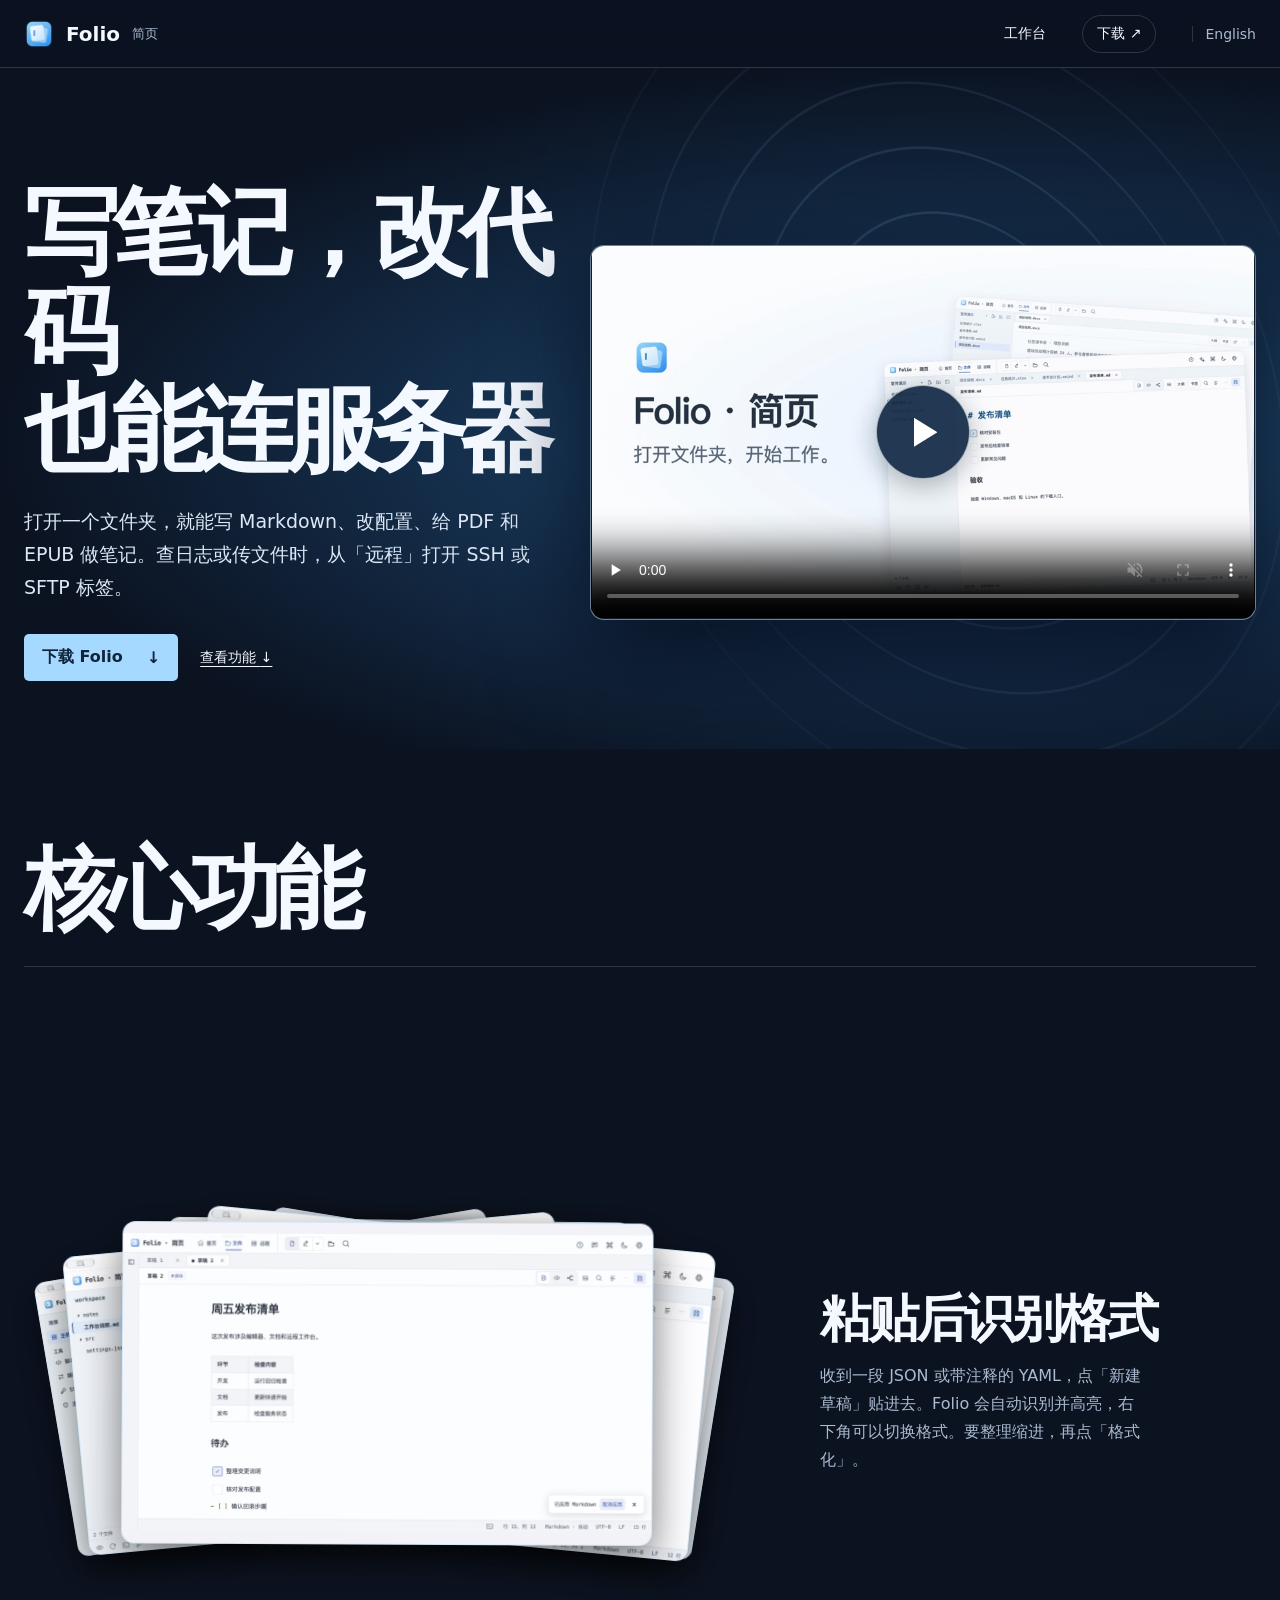
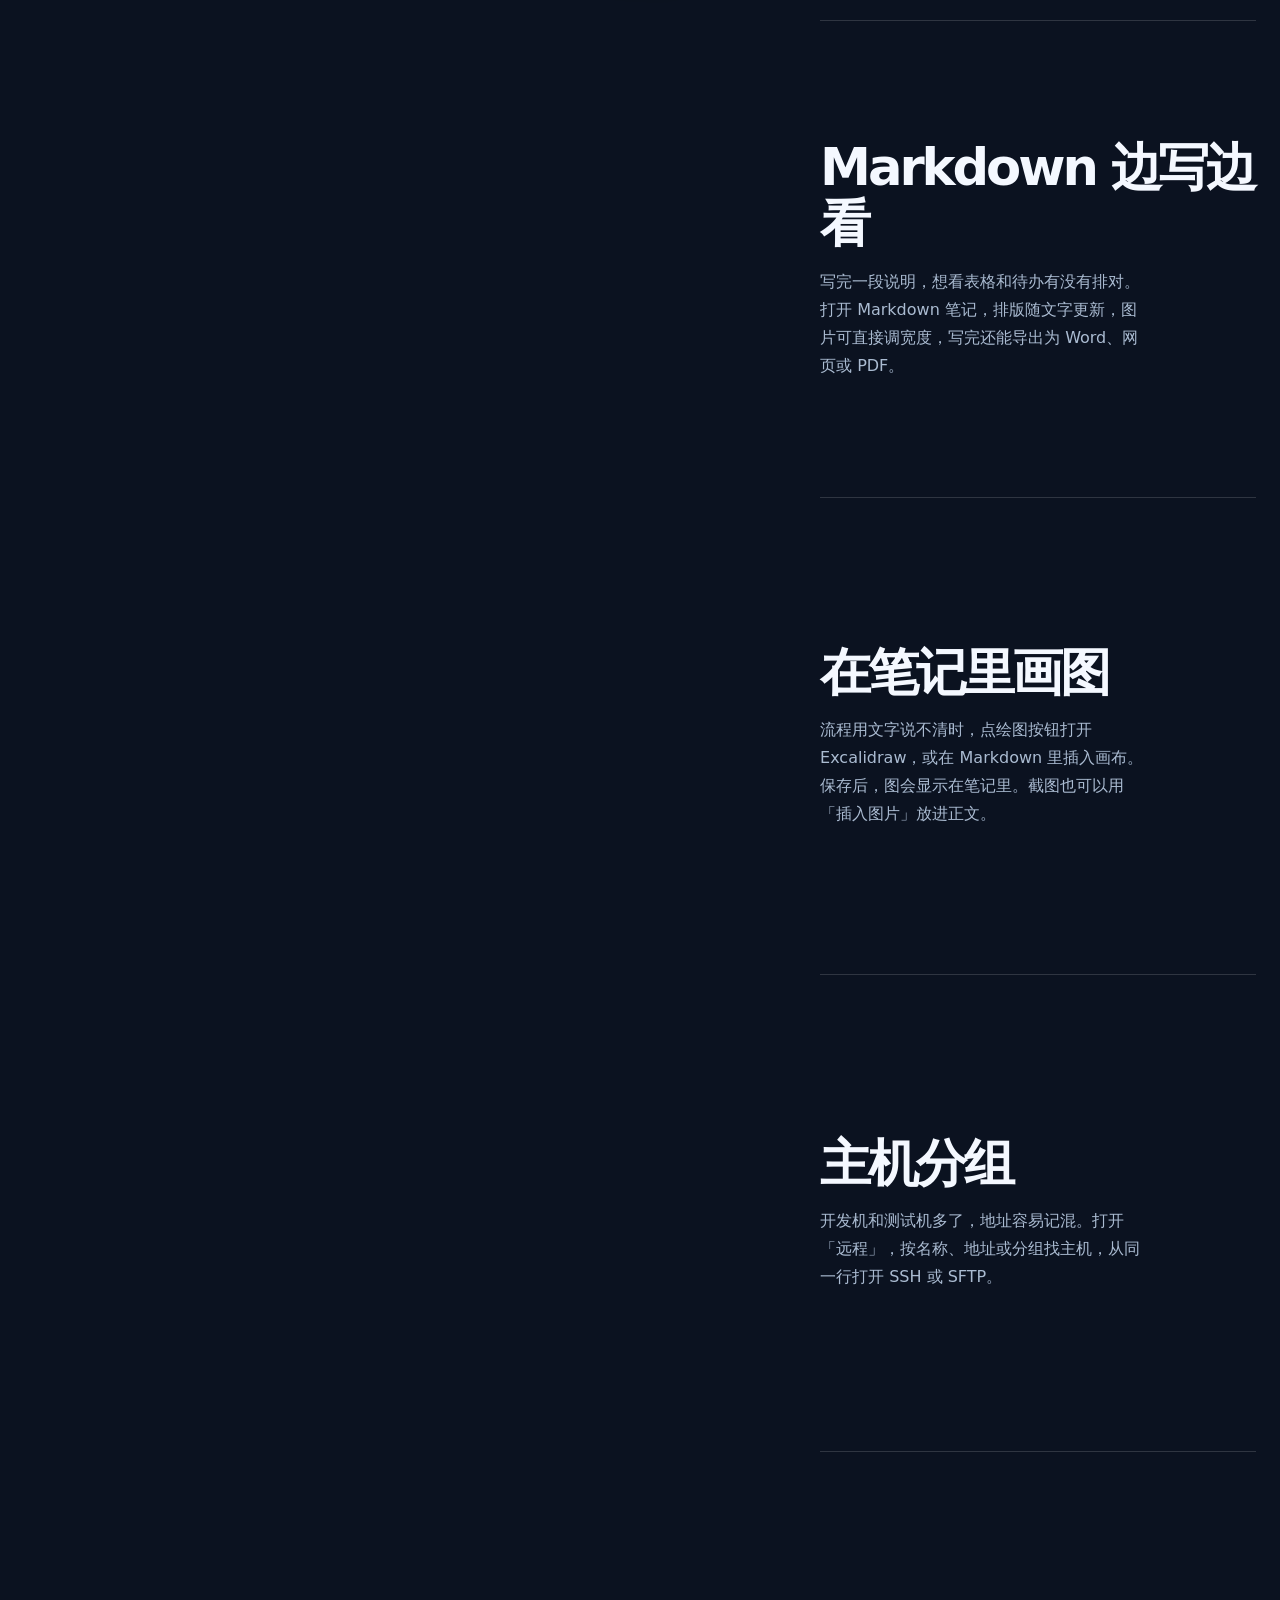
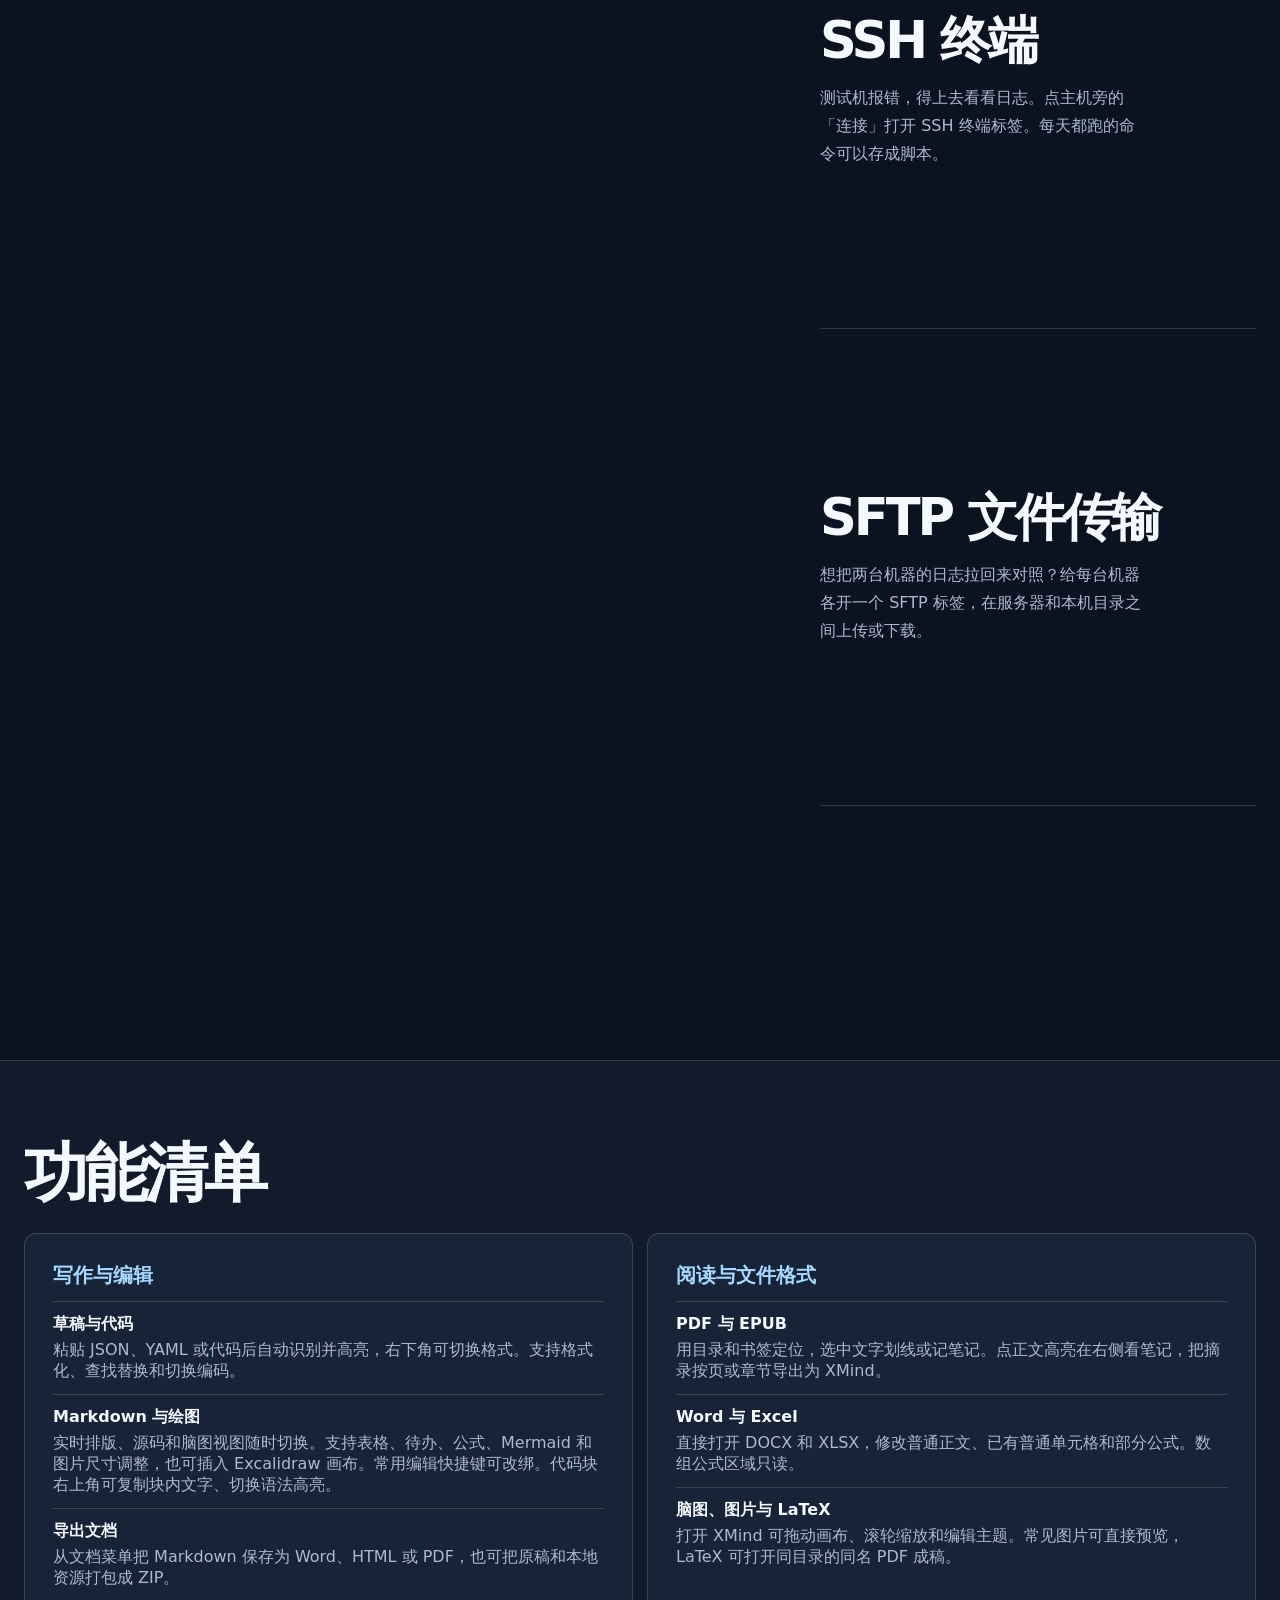
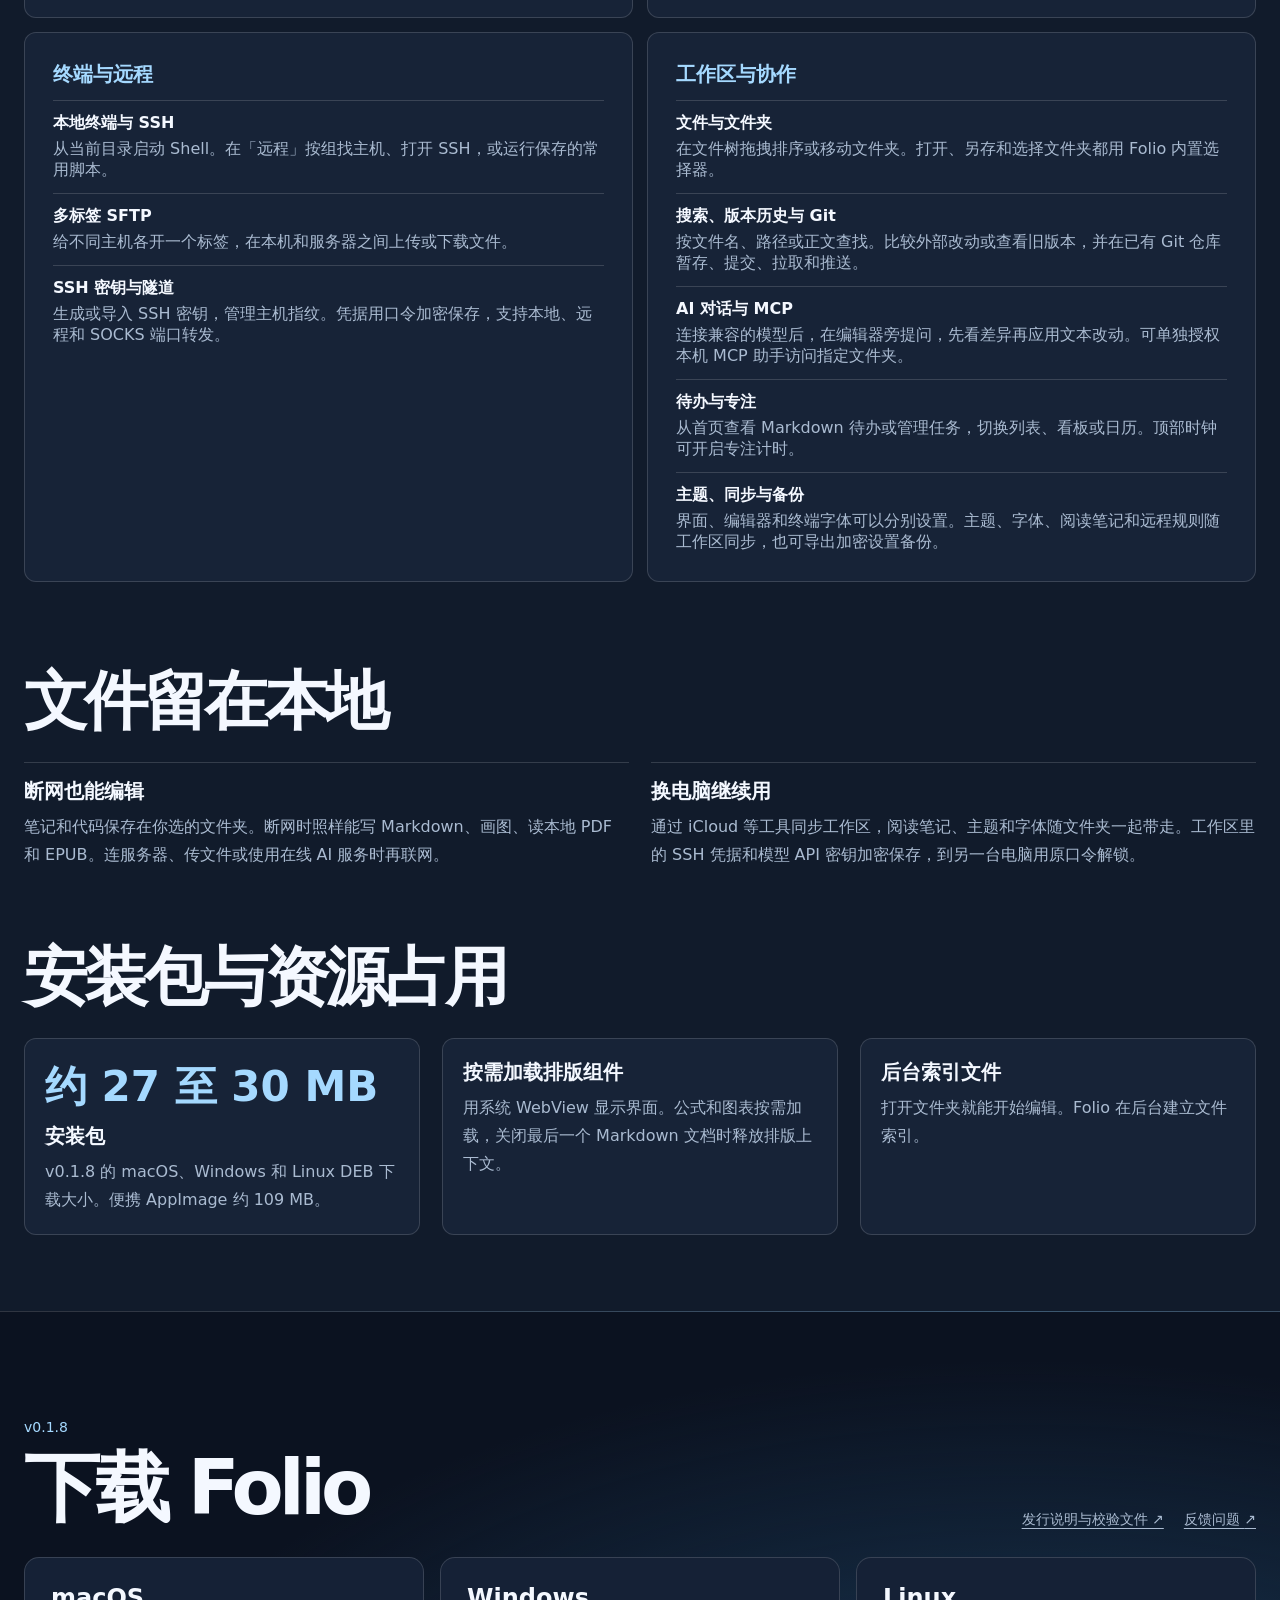
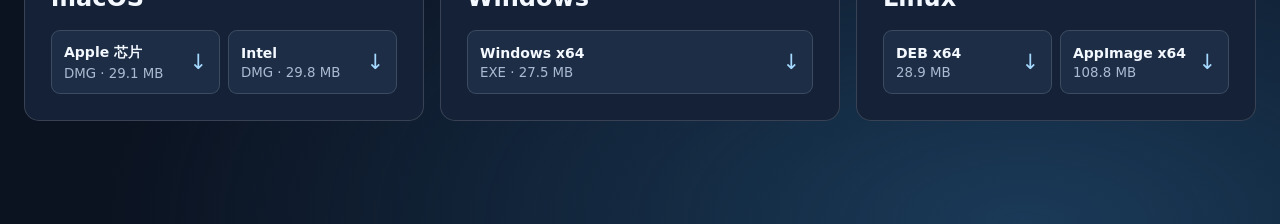
==== commit c036f0d1: "docs: 更新 Folio 0.1.8 双语官网和下载" ====
--- a/index.html
+++ b/index.html
@@ -56,7 +56,7 @@
         <h3>写作与编辑</h3>
         <dl>
           <div><dt>草稿与代码</dt><dd>粘贴 JSON、YAML 或代码后自动识别并高亮，右下角可切换格式。支持格式化、查找替换和切换编码。</dd></div>
-          <div><dt>Markdown 与绘图</dt><dd>实时排版、源码和脑图视图随时切换。支持表格、待办、公式、Mermaid 和图片尺寸调整，也可插入 Excalidraw 画布。常用编辑快捷键可改绑，代码块可一键复制。</dd></div>
+          <div><dt>Markdown 与绘图</dt><dd>实时排版、源码和脑图视图随时切换。支持表格、待办、公式、Mermaid 和图片尺寸调整，也可插入 Excalidraw 画布。常用编辑快捷键可改绑。代码块右上角可复制块内文字、切换语法高亮。</dd></div>
           <div><dt>导出文档</dt><dd>从文档菜单把 Markdown 保存为 Word、HTML 或 PDF，也可把原稿和本地资源打包成 ZIP。</dd></div>
         </dl>
       </section>
@@ -98,7 +98,7 @@
   <section class="capabilities performance" id="performance" aria-labelledby="performance-title">
     <h2 id="performance-title">安装包与资源占用</h2>
     <div class="grid">
-      <article><strong>约 27 至 31 MB</strong><h3>安装包</h3><p>v0.1.7 的 macOS、Windows 和 Linux DEB 下载大小。便携 AppImage 约 109 MB。</p></article>
+      <article><strong>约 27 至 30 MB</strong><h3>安装包</h3><p>v0.1.8 的 macOS、Windows 和 Linux DEB 下载大小。便携 AppImage 约 109 MB。</p></article>
       <article><h3>按需加载排版组件</h3><p>用系统 WebView 显示界面。公式和图表按需加载，关闭最后一个 Markdown 文档时释放排版上下文。</p></article>
       <article><h3>后台索引文件</h3><p>打开文件夹就能开始编辑。Folio 在后台建立文件索引。</p></article>
     </div>
@@ -106,28 +106,28 @@
   </div>
   <section class="download-section" id="download" aria-labelledby="download-title">
     <header class="download-heading">
-      <div><p class="download-version">v0.1.7</p><h2 id="download-title">下载 Folio</h2></div>
+      <div><p class="download-version">v0.1.8</p><h2 id="download-title">下载 Folio</h2></div>
       <div class="download-links">
-        <a class="release-link" href="https://github.com/bujiuzhi/Folio/releases/tag/v0.1.7">发行说明与校验文件 ↗</a>
+        <a class="release-link" href="https://github.com/bujiuzhi/Folio/releases/tag/v0.1.8">发行说明与校验文件 ↗</a>
         <a class="release-link" href="https://github.com/bujiuzhi/Folio/issues">反馈问题 <span aria-hidden="true">↗</span></a>
       </div>
     </header>
     <div class="download-platforms">
       <article class="download-platform"><h3>macOS</h3>
         <div class="download-options">
-        <a class="download-build" href="https://github.com/bujiuzhi/Folio/releases/download/v0.1.7/Folio_0.1.7_aarch64.dmg"><span><strong>Apple 芯片</strong><small>DMG · 30.0 MB</small></span><span class="download-arrow">↓</span></a>
-        <a class="download-build" href="https://github.com/bujiuzhi/Folio/releases/download/v0.1.7/Folio_0.1.7_x64.dmg"><span><strong>Intel</strong><small>DMG · 30.7 MB</small></span><span class="download-arrow">↓</span></a>
+        <a class="download-build" href="https://github.com/bujiuzhi/Folio/releases/download/v0.1.8/Folio_0.1.8_aarch64.dmg"><span><strong>Apple 芯片</strong><small>DMG · 29.1 MB</small></span><span class="download-arrow">↓</span></a>
+        <a class="download-build" href="https://github.com/bujiuzhi/Folio/releases/download/v0.1.8/Folio_0.1.8_x64.dmg"><span><strong>Intel</strong><small>DMG · 29.8 MB</small></span><span class="download-arrow">↓</span></a>
         </div>
       </article>
       <article class="download-platform"><h3>Windows</h3>
         <div class="download-options">
-        <a class="download-build" href="https://github.com/bujiuzhi/Folio/releases/download/v0.1.7/Folio_0.1.7_x64-setup.exe"><span><strong>Windows x64</strong><small>EXE · 27.5 MB</small></span><span class="download-arrow">↓</span></a>
+        <a class="download-build" href="https://github.com/bujiuzhi/Folio/releases/download/v0.1.8/Folio_0.1.8_x64-setup.exe"><span><strong>Windows x64</strong><small>EXE · 27.5 MB</small></span><span class="download-arrow">↓</span></a>
         </div>
       </article>
       <article class="download-platform"><h3>Linux</h3>
         <div class="download-options">
-        <a class="download-build" href="https://github.com/bujiuzhi/Folio/releases/download/v0.1.7/Folio_0.1.7_amd64.deb"><span><strong>DEB x64</strong><small>28.9 MB</small></span><span class="download-arrow">↓</span></a>
-        <a class="download-build" href="https://github.com/bujiuzhi/Folio/releases/download/v0.1.7/Folio_0.1.7_amd64.AppImage"><span><strong>AppImage x64</strong><small>108.8 MB</small></span><span class="download-arrow">↓</span></a>
+        <a class="download-build" href="https://github.com/bujiuzhi/Folio/releases/download/v0.1.8/Folio_0.1.8_amd64.deb"><span><strong>DEB x64</strong><small>28.9 MB</small></span><span class="download-arrow">↓</span></a>
+        <a class="download-build" href="https://github.com/bujiuzhi/Folio/releases/download/v0.1.8/Folio_0.1.8_amd64.AppImage"><span><strong>AppImage x64</strong><small>108.8 MB</small></span><span class="download-arrow">↓</span></a>
         </div>
       </article>
     </div>
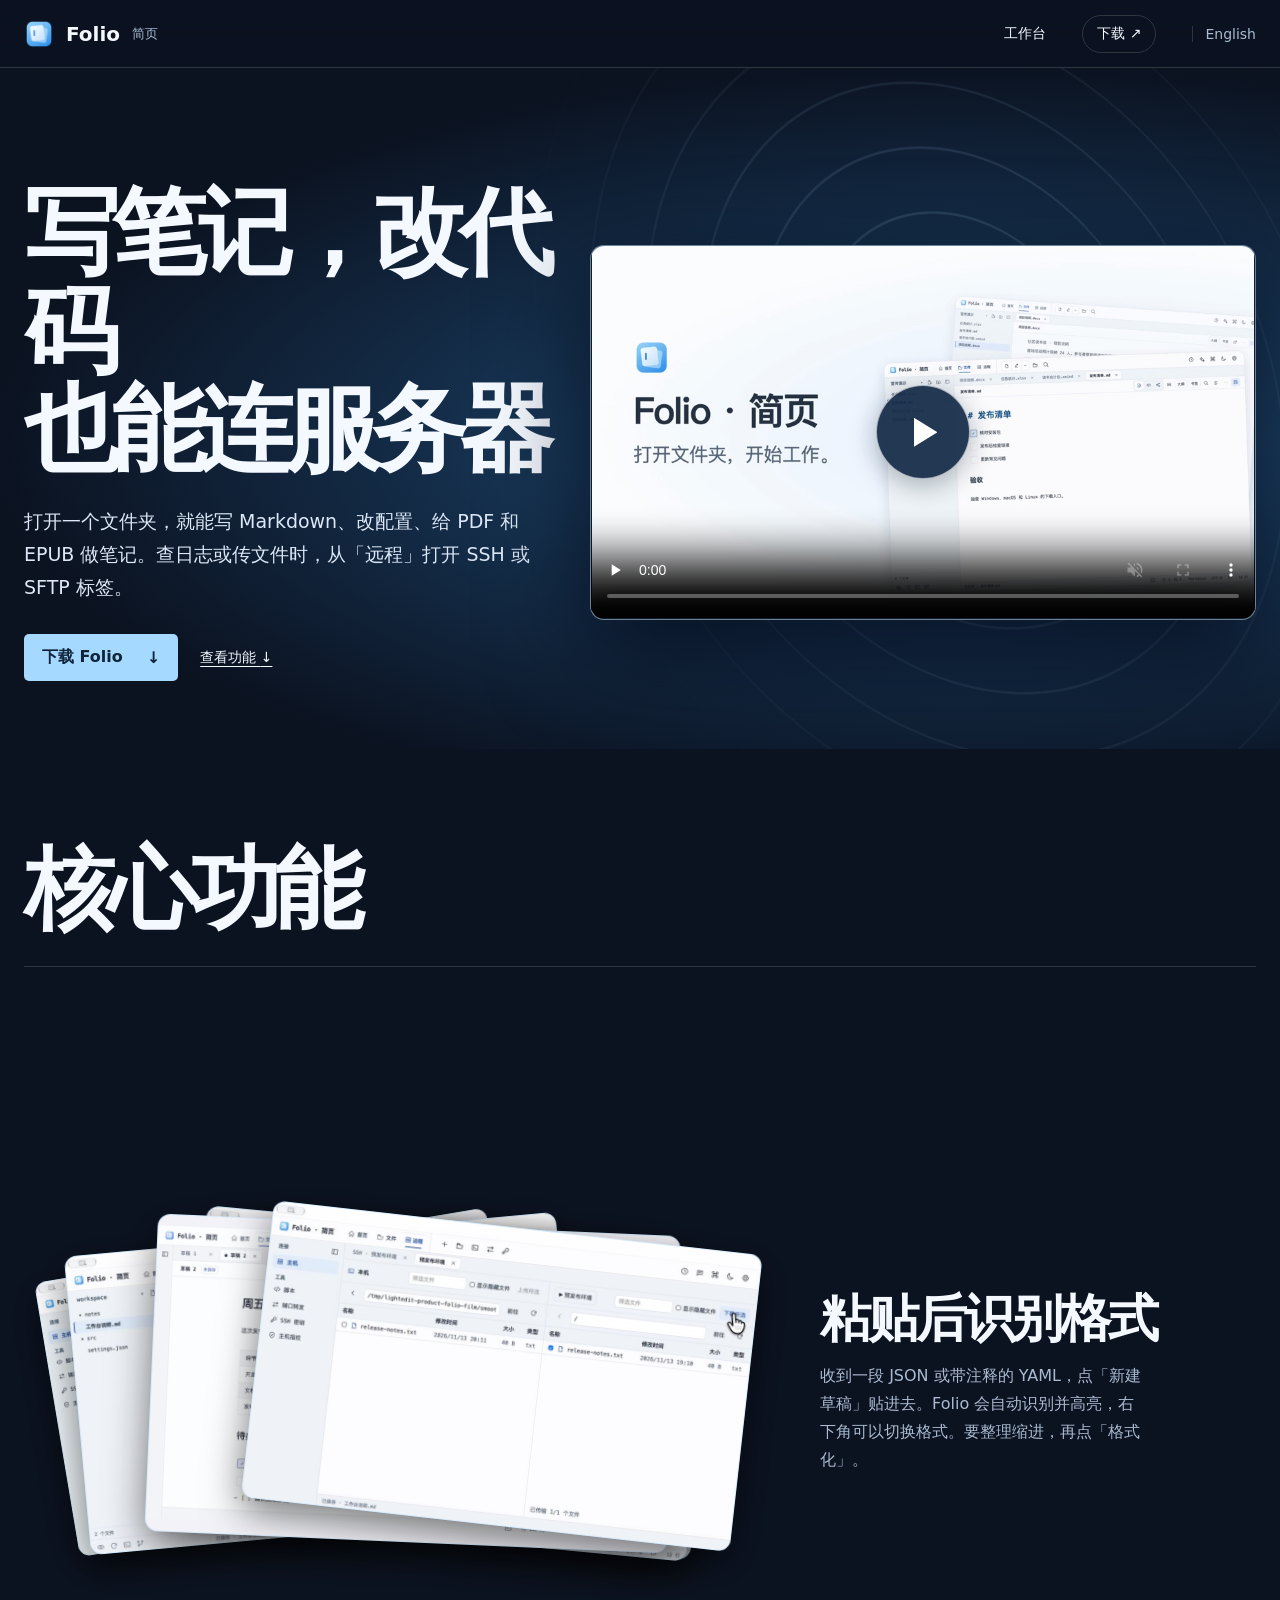
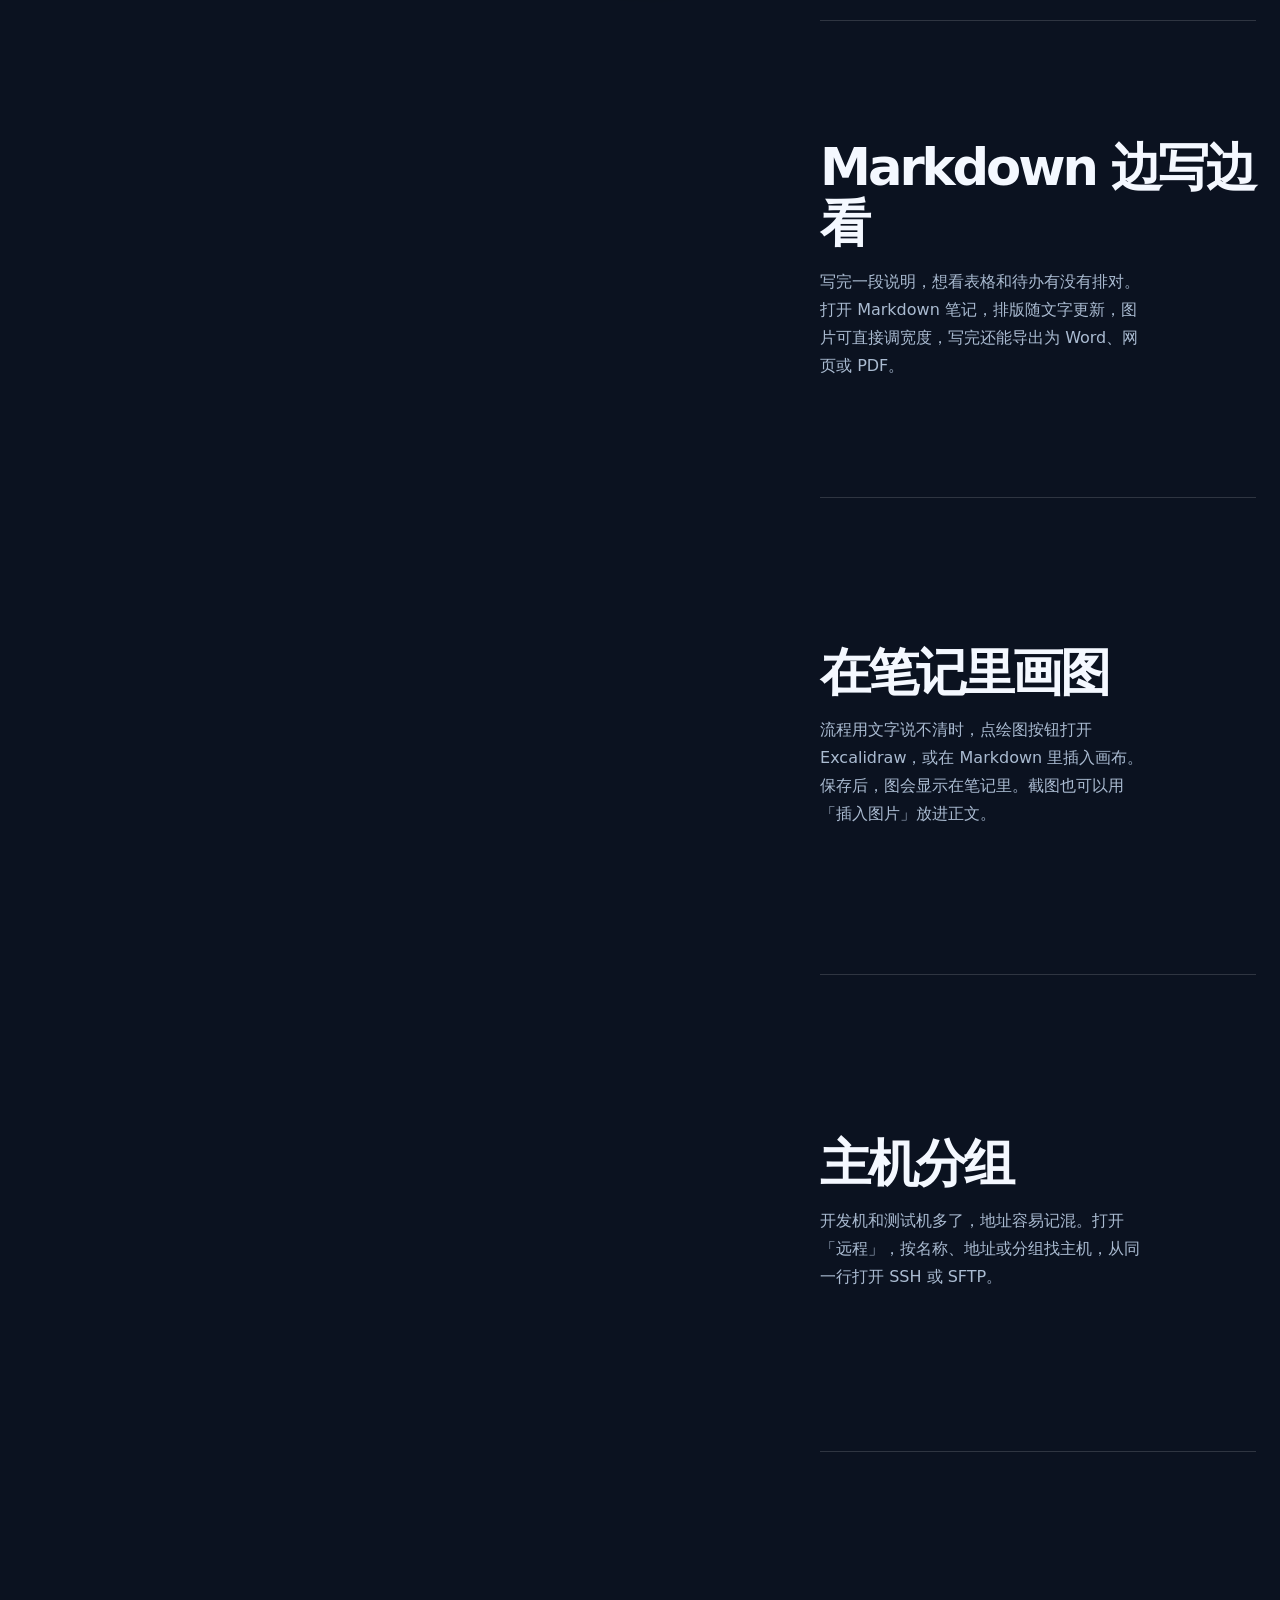
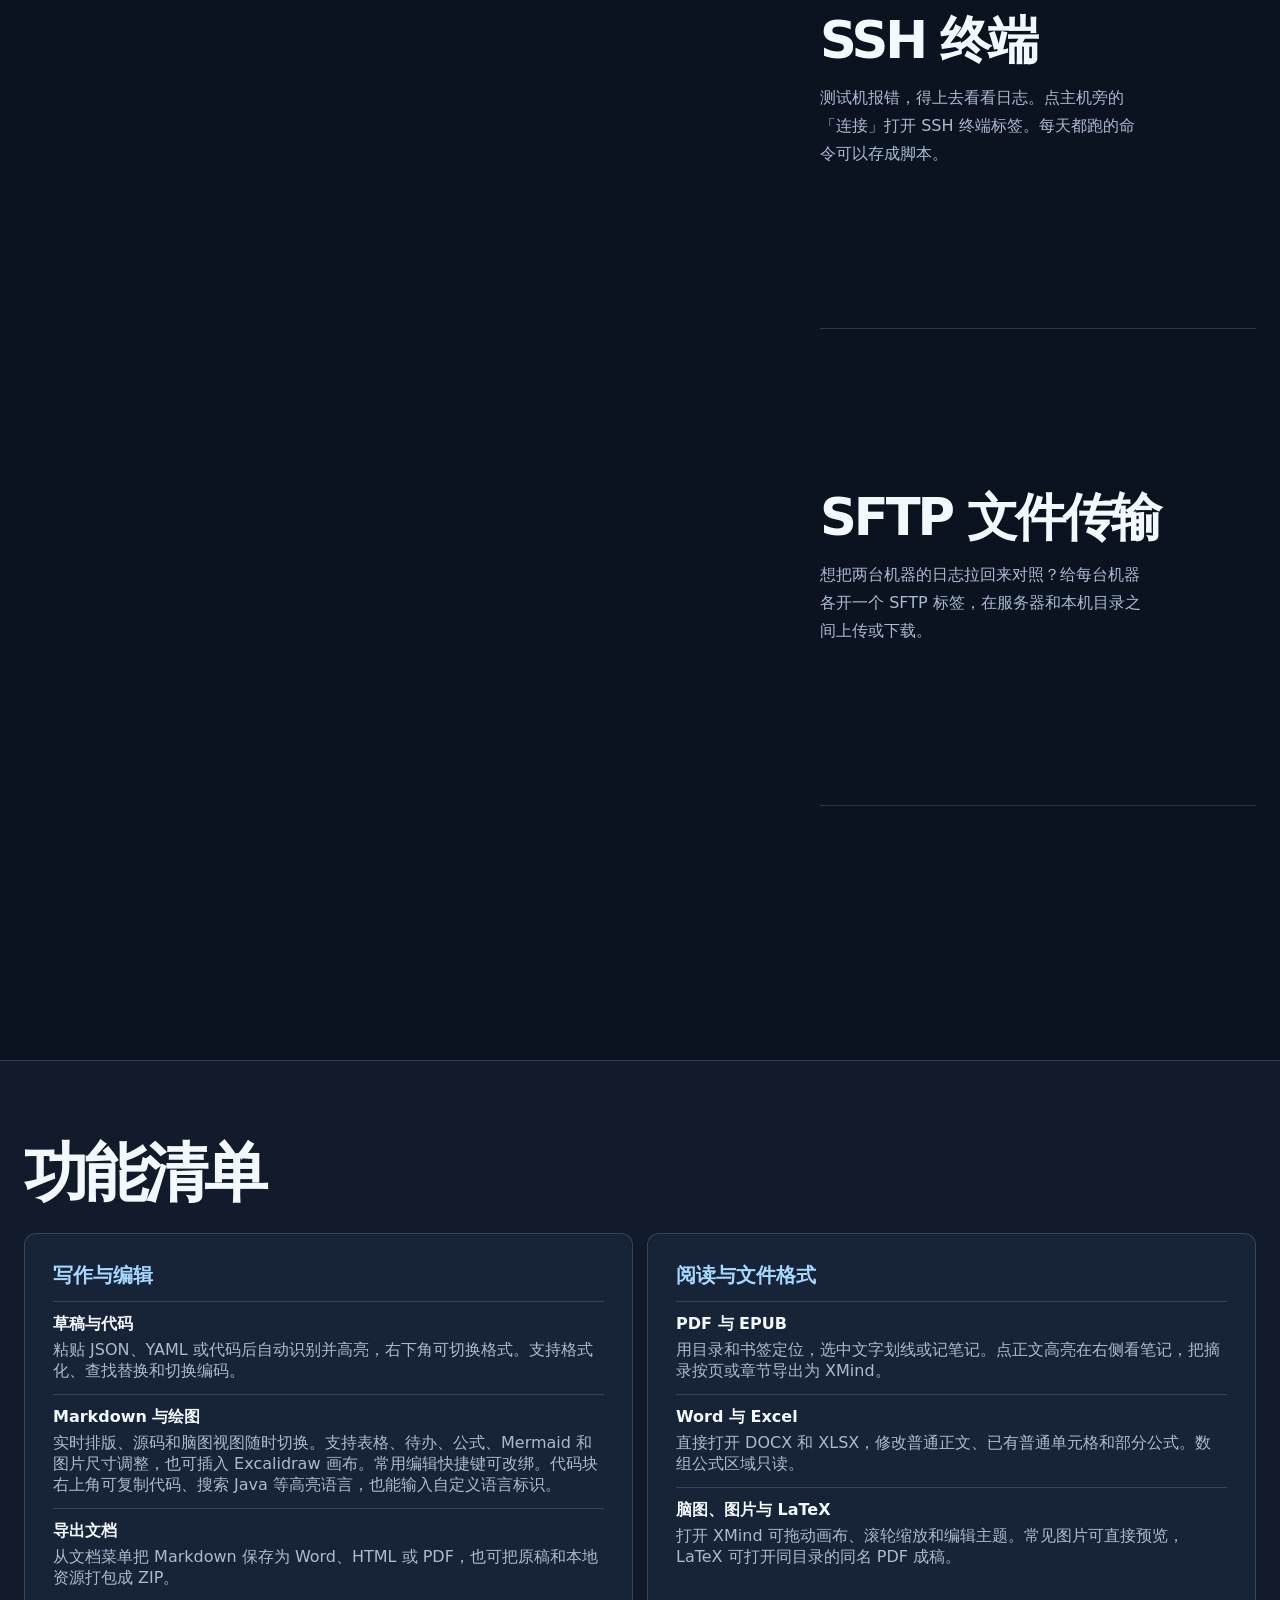
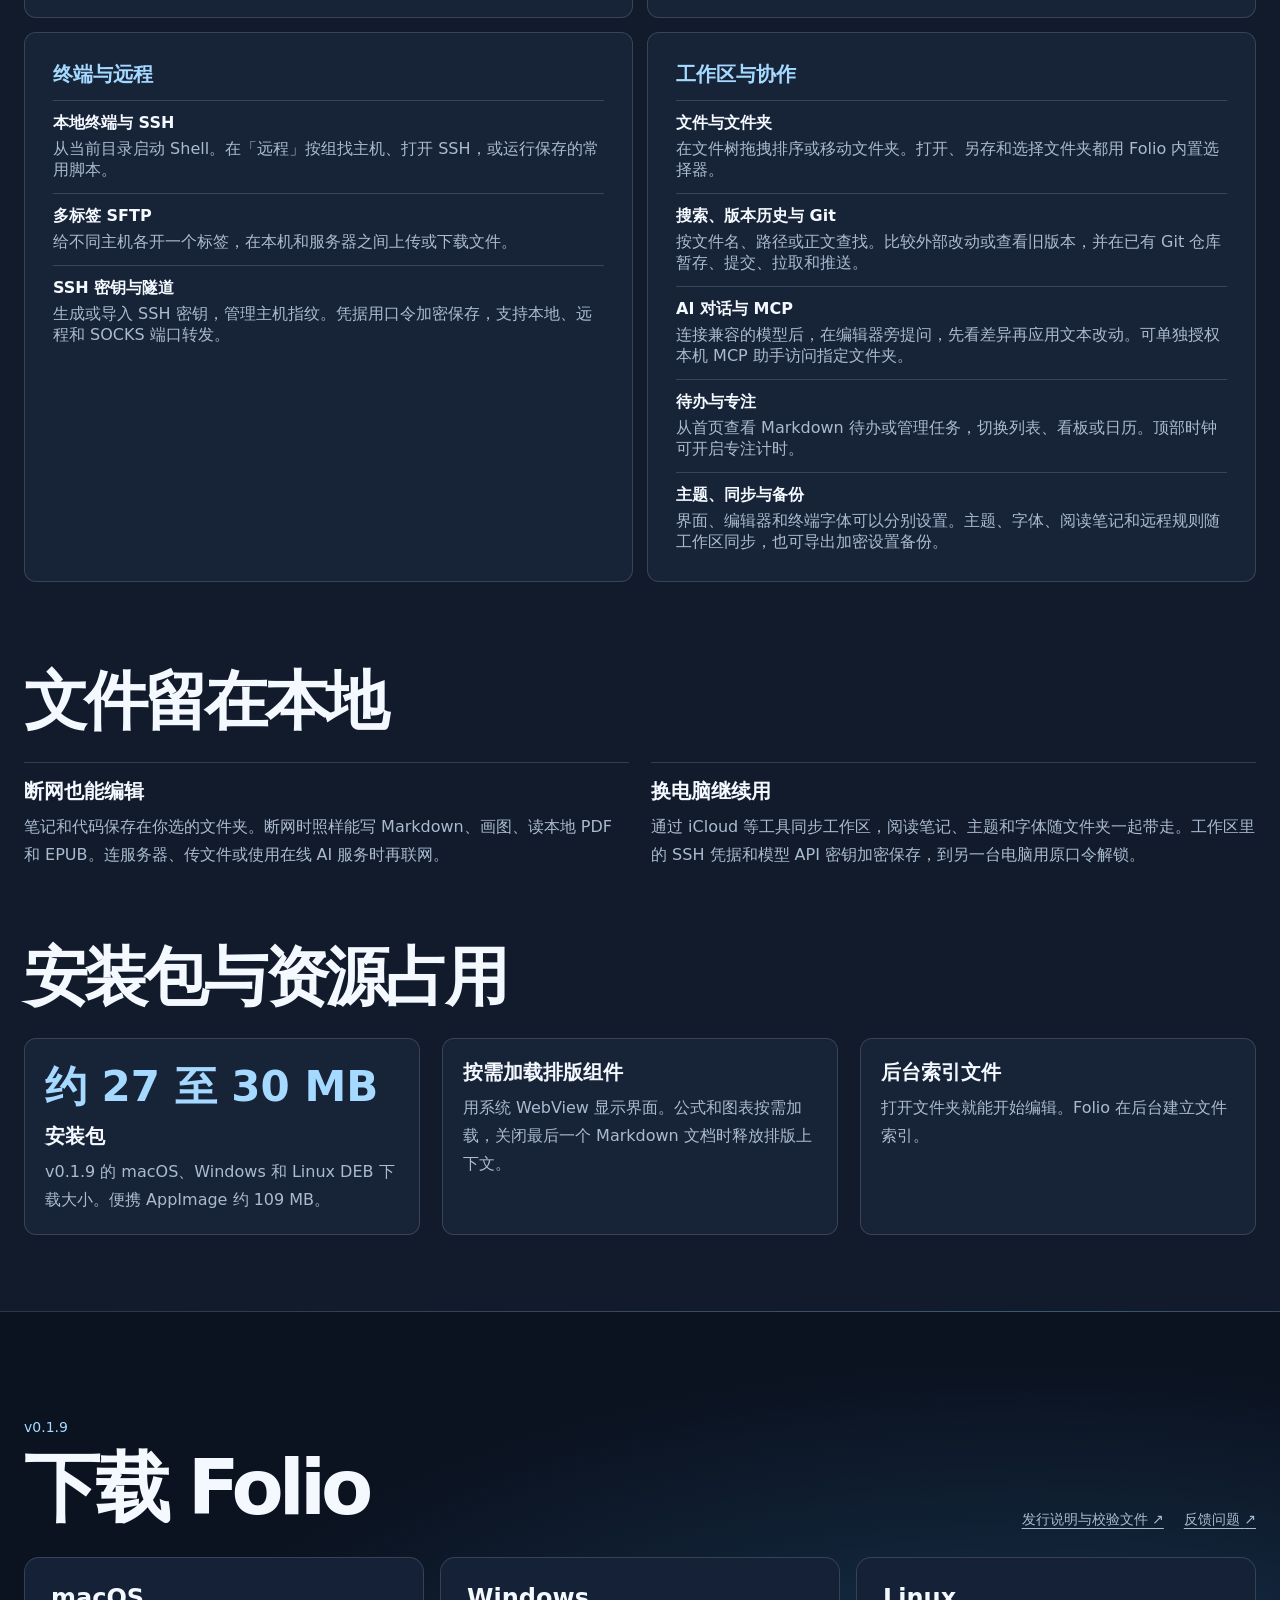
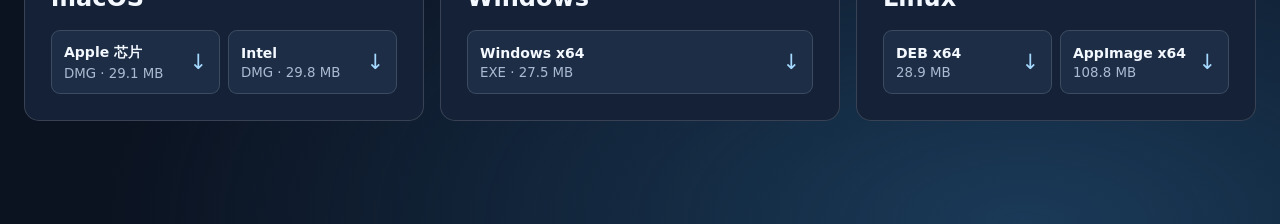
==== commit 3e501ea8: "docs: 更新 Folio 0.1.9 双语官网和下载" ====
--- a/index.html
+++ b/index.html
@@ -56,7 +56,7 @@
         <h3>写作与编辑</h3>
         <dl>
           <div><dt>草稿与代码</dt><dd>粘贴 JSON、YAML 或代码后自动识别并高亮，右下角可切换格式。支持格式化、查找替换和切换编码。</dd></div>
-          <div><dt>Markdown 与绘图</dt><dd>实时排版、源码和脑图视图随时切换。支持表格、待办、公式、Mermaid 和图片尺寸调整，也可插入 Excalidraw 画布。常用编辑快捷键可改绑。代码块右上角可复制块内文字、切换语法高亮。</dd></div>
+          <div><dt>Markdown 与绘图</dt><dd>实时排版、源码和脑图视图随时切换。支持表格、待办、公式、Mermaid 和图片尺寸调整，也可插入 Excalidraw 画布。常用编辑快捷键可改绑。代码块右上角可复制代码、搜索 Java 等高亮语言，也能输入自定义语言标识。</dd></div>
           <div><dt>导出文档</dt><dd>从文档菜单把 Markdown 保存为 Word、HTML 或 PDF，也可把原稿和本地资源打包成 ZIP。</dd></div>
         </dl>
       </section>
@@ -98,7 +98,7 @@
   <section class="capabilities performance" id="performance" aria-labelledby="performance-title">
     <h2 id="performance-title">安装包与资源占用</h2>
     <div class="grid">
-      <article><strong>约 27 至 30 MB</strong><h3>安装包</h3><p>v0.1.8 的 macOS、Windows 和 Linux DEB 下载大小。便携 AppImage 约 109 MB。</p></article>
+      <article><strong>约 27 至 30 MB</strong><h3>安装包</h3><p>v0.1.9 的 macOS、Windows 和 Linux DEB 下载大小。便携 AppImage 约 109 MB。</p></article>
       <article><h3>按需加载排版组件</h3><p>用系统 WebView 显示界面。公式和图表按需加载，关闭最后一个 Markdown 文档时释放排版上下文。</p></article>
       <article><h3>后台索引文件</h3><p>打开文件夹就能开始编辑。Folio 在后台建立文件索引。</p></article>
     </div>
@@ -106,28 +106,28 @@
   </div>
   <section class="download-section" id="download" aria-labelledby="download-title">
     <header class="download-heading">
-      <div><p class="download-version">v0.1.8</p><h2 id="download-title">下载 Folio</h2></div>
+      <div><p class="download-version">v0.1.9</p><h2 id="download-title">下载 Folio</h2></div>
       <div class="download-links">
-        <a class="release-link" href="https://github.com/bujiuzhi/Folio/releases/tag/v0.1.8">发行说明与校验文件 ↗</a>
+        <a class="release-link" href="https://github.com/bujiuzhi/Folio/releases/tag/v0.1.9">发行说明与校验文件 ↗</a>
         <a class="release-link" href="https://github.com/bujiuzhi/Folio/issues">反馈问题 <span aria-hidden="true">↗</span></a>
       </div>
     </header>
     <div class="download-platforms">
       <article class="download-platform"><h3>macOS</h3>
         <div class="download-options">
-        <a class="download-build" href="https://github.com/bujiuzhi/Folio/releases/download/v0.1.8/Folio_0.1.8_aarch64.dmg"><span><strong>Apple 芯片</strong><small>DMG · 29.1 MB</small></span><span class="download-arrow">↓</span></a>
-        <a class="download-build" href="https://github.com/bujiuzhi/Folio/releases/download/v0.1.8/Folio_0.1.8_x64.dmg"><span><strong>Intel</strong><small>DMG · 29.8 MB</small></span><span class="download-arrow">↓</span></a>
+        <a class="download-build" href="https://github.com/bujiuzhi/Folio/releases/download/v0.1.9/Folio_0.1.9_aarch64.dmg"><span><strong>Apple 芯片</strong><small>DMG · 29.1 MB</small></span><span class="download-arrow">↓</span></a>
+        <a class="download-build" href="https://github.com/bujiuzhi/Folio/releases/download/v0.1.9/Folio_0.1.9_x64.dmg"><span><strong>Intel</strong><small>DMG · 29.8 MB</small></span><span class="download-arrow">↓</span></a>
         </div>
       </article>
       <article class="download-platform"><h3>Windows</h3>
         <div class="download-options">
-        <a class="download-build" href="https://github.com/bujiuzhi/Folio/releases/download/v0.1.8/Folio_0.1.8_x64-setup.exe"><span><strong>Windows x64</strong><small>EXE · 27.5 MB</small></span><span class="download-arrow">↓</span></a>
+        <a class="download-build" href="https://github.com/bujiuzhi/Folio/releases/download/v0.1.9/Folio_0.1.9_x64-setup.exe"><span><strong>Windows x64</strong><small>EXE · 27.5 MB</small></span><span class="download-arrow">↓</span></a>
         </div>
       </article>
       <article class="download-platform"><h3>Linux</h3>
         <div class="download-options">
-        <a class="download-build" href="https://github.com/bujiuzhi/Folio/releases/download/v0.1.8/Folio_0.1.8_amd64.deb"><span><strong>DEB x64</strong><small>28.9 MB</small></span><span class="download-arrow">↓</span></a>
-        <a class="download-build" href="https://github.com/bujiuzhi/Folio/releases/download/v0.1.8/Folio_0.1.8_amd64.AppImage"><span><strong>AppImage x64</strong><small>108.8 MB</small></span><span class="download-arrow">↓</span></a>
+        <a class="download-build" href="https://github.com/bujiuzhi/Folio/releases/download/v0.1.9/Folio_0.1.9_amd64.deb"><span><strong>DEB x64</strong><small>28.9 MB</small></span><span class="download-arrow">↓</span></a>
+        <a class="download-build" href="https://github.com/bujiuzhi/Folio/releases/download/v0.1.9/Folio_0.1.9_amd64.AppImage"><span><strong>AppImage x64</strong><small>108.8 MB</small></span><span class="download-arrow">↓</span></a>
         </div>
       </article>
     </div>
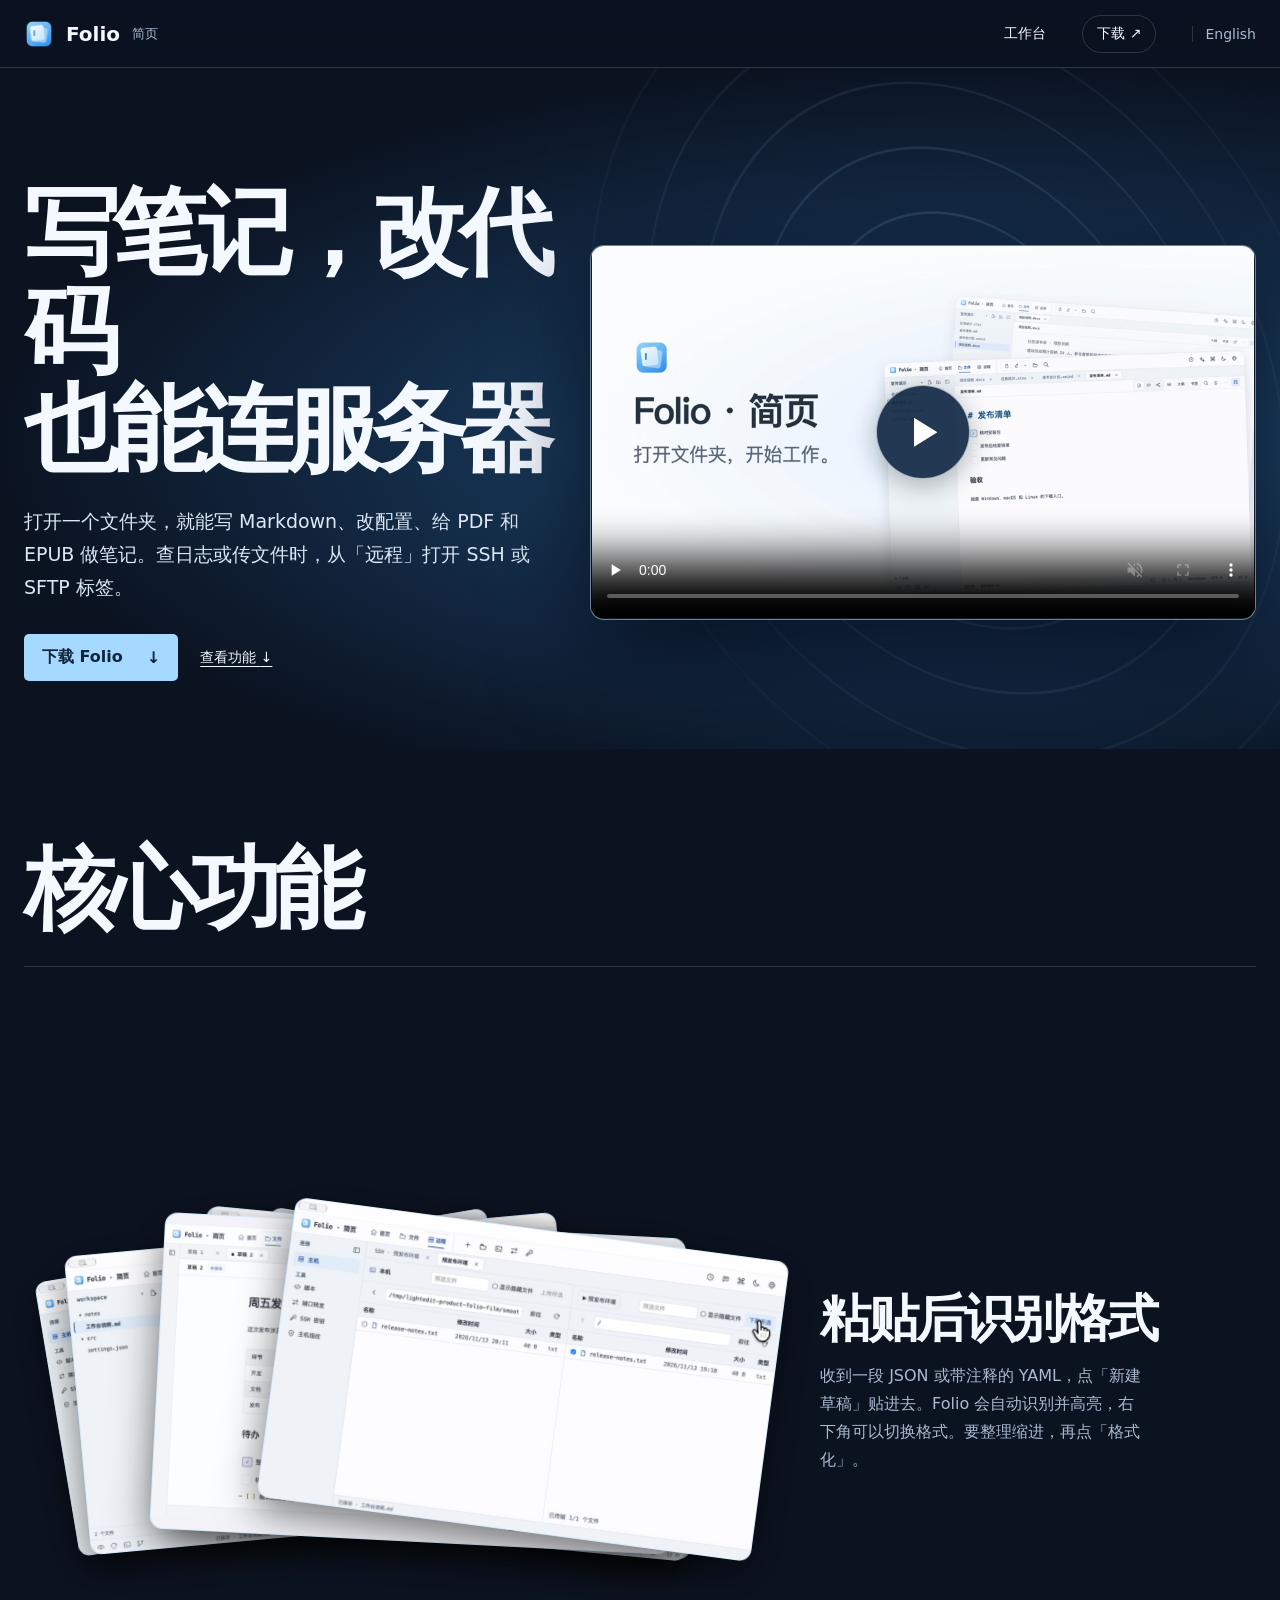
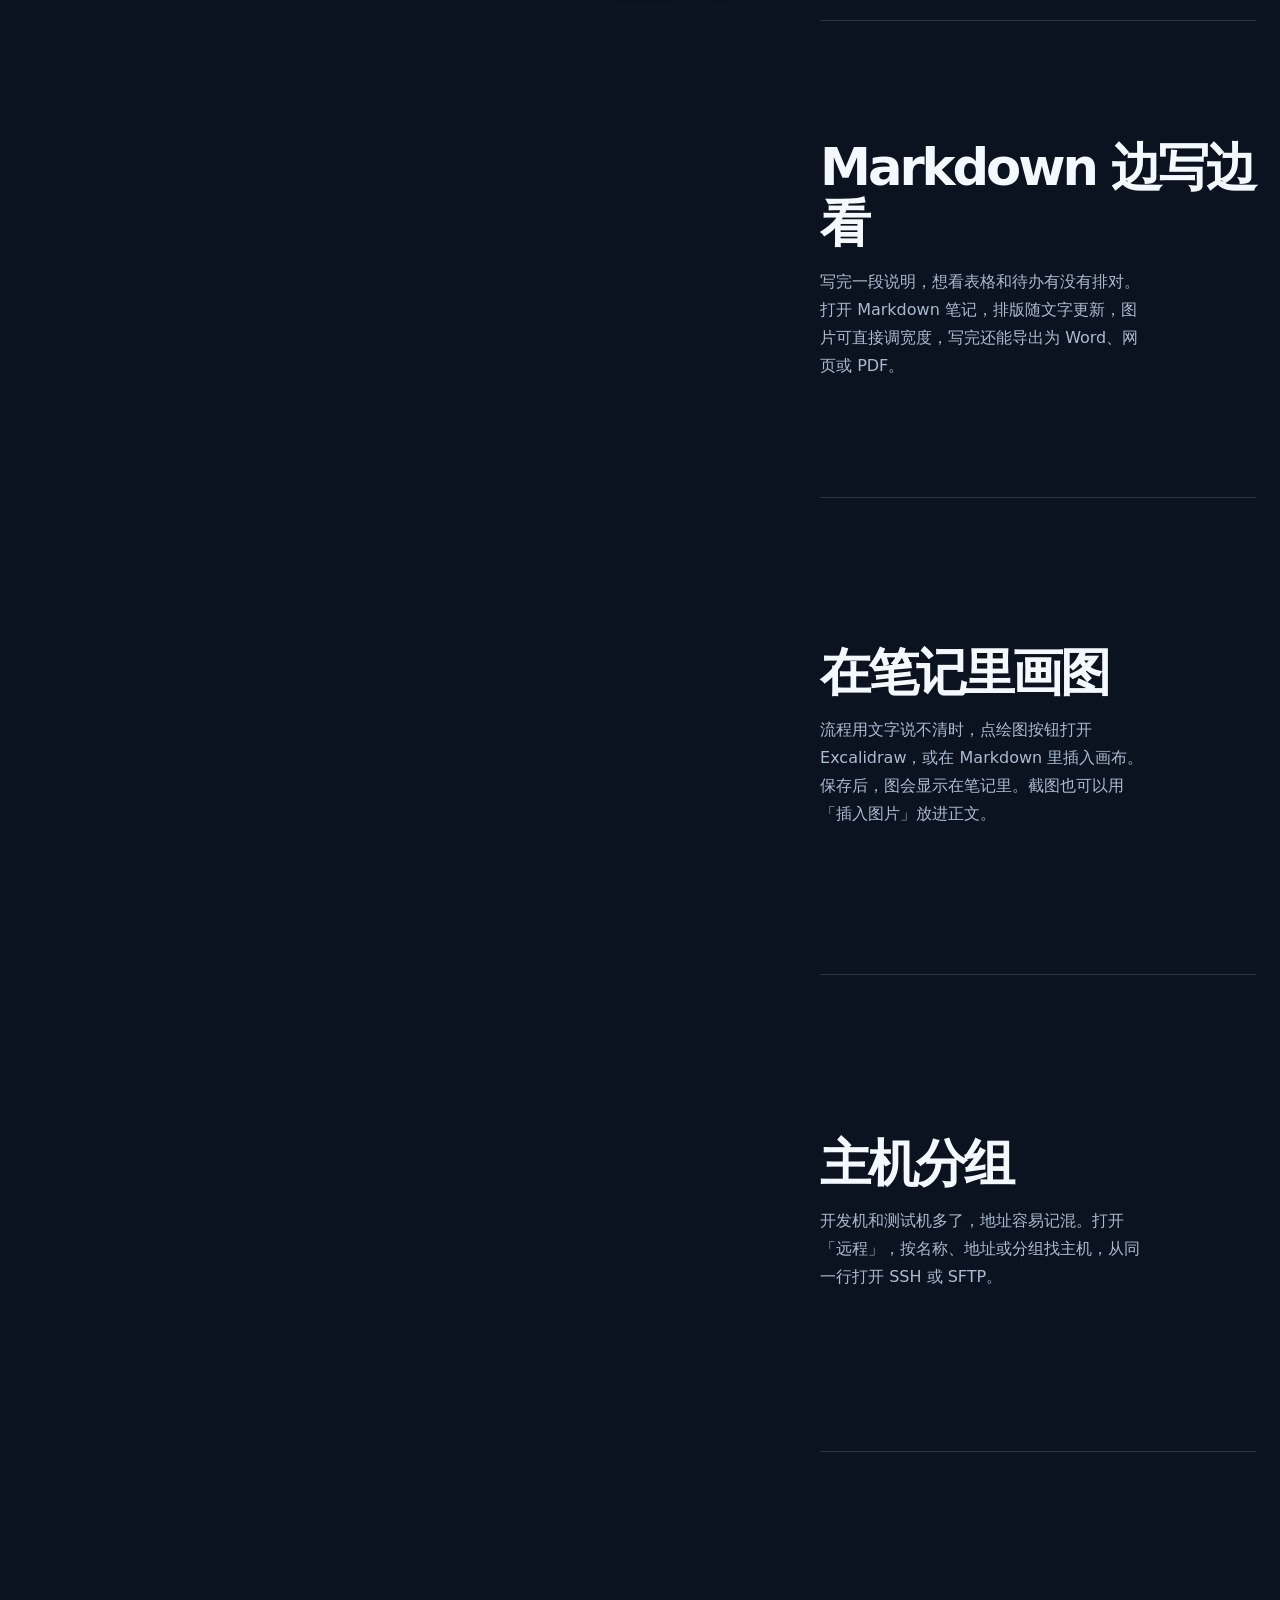
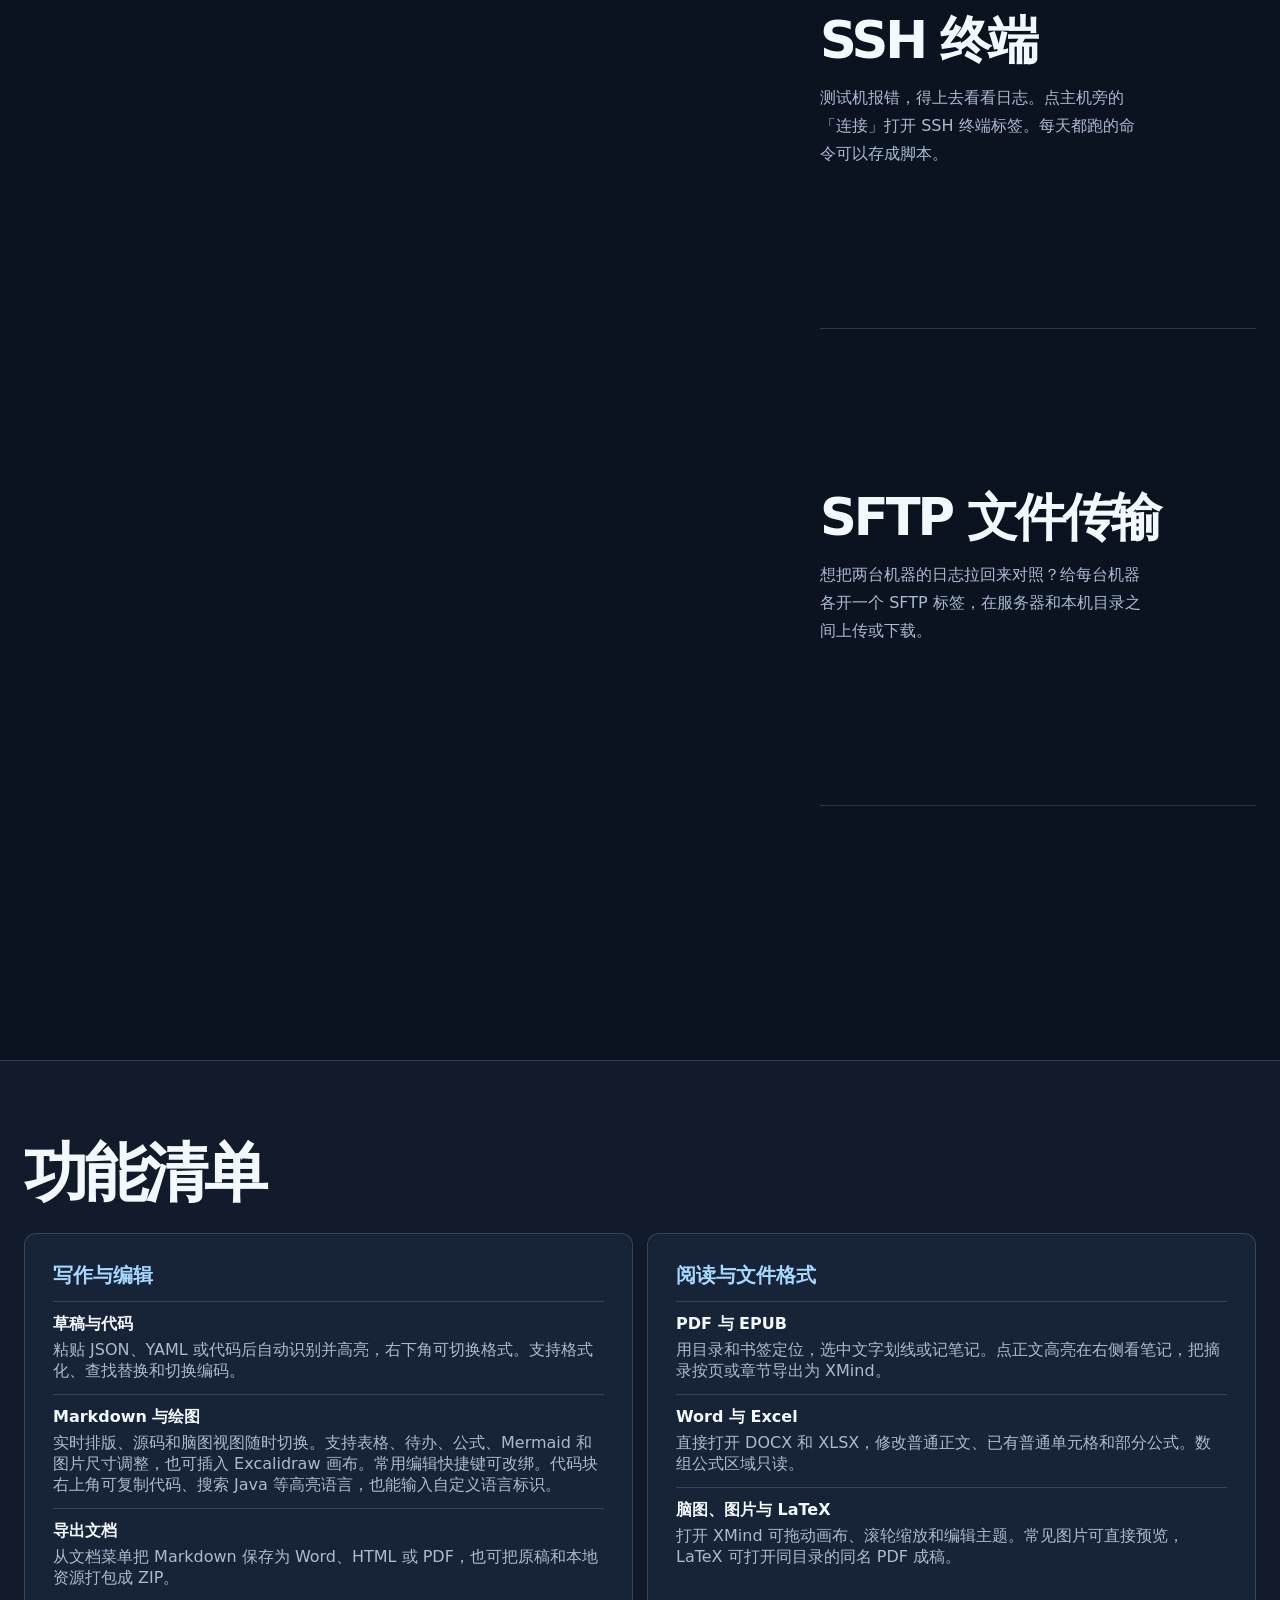
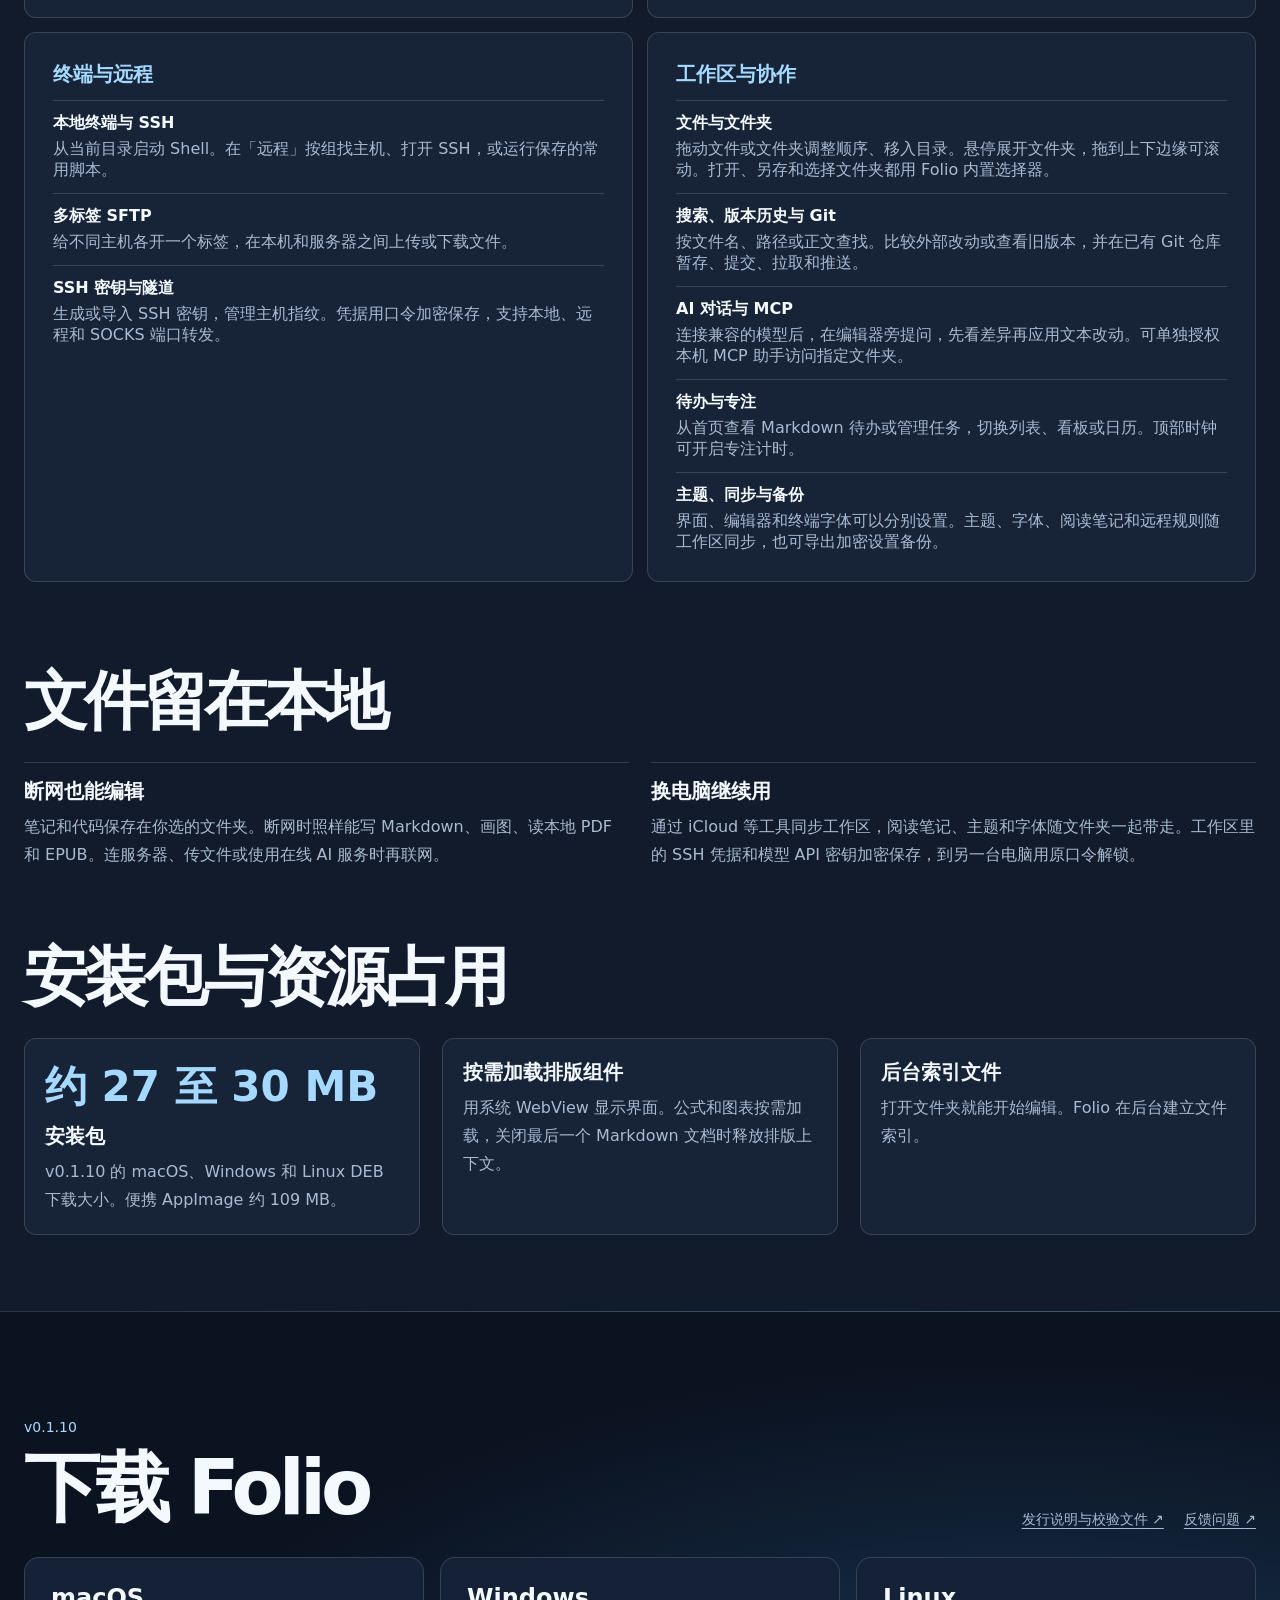
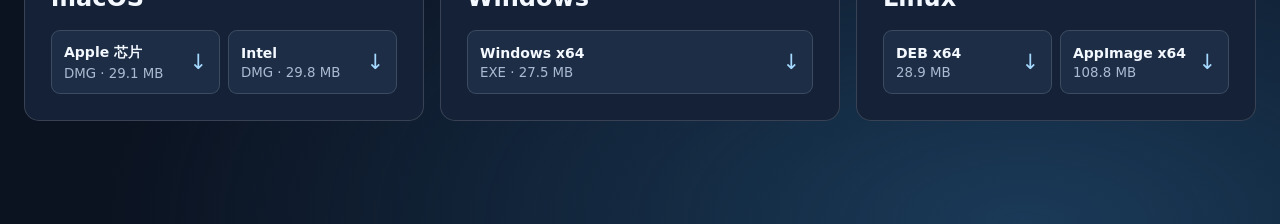
==== commit 03a0851f: "docs: 更新 Folio 0.1.10 双语官网和下载" ====
--- a/index.html
+++ b/index.html
@@ -79,7 +79,7 @@
       <section class="feature-group">
         <h3>工作区与协作</h3>
         <dl>
-          <div><dt>文件与文件夹</dt><dd>在文件树拖拽排序或移动文件夹。打开、另存和选择文件夹都用 Folio 内置选择器。</dd></div>
+          <div><dt>文件与文件夹</dt><dd>拖动文件或文件夹调整顺序、移入目录。悬停展开文件夹，拖到上下边缘可滚动。打开、另存和选择文件夹都用 Folio 内置选择器。</dd></div>
           <div><dt>搜索、版本历史与 Git</dt><dd>按文件名、路径或正文查找。比较外部改动或查看旧版本，并在已有 Git 仓库暂存、提交、拉取和推送。</dd></div>
           <div><dt>AI 对话与 MCP</dt><dd>连接兼容的模型后，在编辑器旁提问，先看差异再应用文本改动。可单独授权本机 MCP 助手访问指定文件夹。</dd></div>
           <div><dt>待办与专注</dt><dd>从首页查看 Markdown 待办或管理任务，切换列表、看板或日历。顶部时钟可开启专注计时。</dd></div>
@@ -98,7 +98,7 @@
   <section class="capabilities performance" id="performance" aria-labelledby="performance-title">
     <h2 id="performance-title">安装包与资源占用</h2>
     <div class="grid">
-      <article><strong>约 27 至 30 MB</strong><h3>安装包</h3><p>v0.1.9 的 macOS、Windows 和 Linux DEB 下载大小。便携 AppImage 约 109 MB。</p></article>
+      <article><strong>约 27 至 30 MB</strong><h3>安装包</h3><p>v0.1.10 的 macOS、Windows 和 Linux DEB 下载大小。便携 AppImage 约 109 MB。</p></article>
       <article><h3>按需加载排版组件</h3><p>用系统 WebView 显示界面。公式和图表按需加载，关闭最后一个 Markdown 文档时释放排版上下文。</p></article>
       <article><h3>后台索引文件</h3><p>打开文件夹就能开始编辑。Folio 在后台建立文件索引。</p></article>
     </div>
@@ -106,28 +106,28 @@
   </div>
   <section class="download-section" id="download" aria-labelledby="download-title">
     <header class="download-heading">
-      <div><p class="download-version">v0.1.9</p><h2 id="download-title">下载 Folio</h2></div>
+      <div><p class="download-version">v0.1.10</p><h2 id="download-title">下载 Folio</h2></div>
       <div class="download-links">
-        <a class="release-link" href="https://github.com/bujiuzhi/Folio/releases/tag/v0.1.9">发行说明与校验文件 ↗</a>
+        <a class="release-link" href="https://github.com/bujiuzhi/Folio/releases/tag/v0.1.10">发行说明与校验文件 ↗</a>
         <a class="release-link" href="https://github.com/bujiuzhi/Folio/issues">反馈问题 <span aria-hidden="true">↗</span></a>
       </div>
     </header>
     <div class="download-platforms">
       <article class="download-platform"><h3>macOS</h3>
         <div class="download-options">
-        <a class="download-build" href="https://github.com/bujiuzhi/Folio/releases/download/v0.1.9/Folio_0.1.9_aarch64.dmg"><span><strong>Apple 芯片</strong><small>DMG · 29.1 MB</small></span><span class="download-arrow">↓</span></a>
-        <a class="download-build" href="https://github.com/bujiuzhi/Folio/releases/download/v0.1.9/Folio_0.1.9_x64.dmg"><span><strong>Intel</strong><small>DMG · 29.8 MB</small></span><span class="download-arrow">↓</span></a>
+        <a class="download-build" href="https://github.com/bujiuzhi/Folio/releases/download/v0.1.10/Folio_0.1.10_aarch64.dmg"><span><strong>Apple 芯片</strong><small>DMG · 29.1 MB</small></span><span class="download-arrow">↓</span></a>
+        <a class="download-build" href="https://github.com/bujiuzhi/Folio/releases/download/v0.1.10/Folio_0.1.10_x64.dmg"><span><strong>Intel</strong><small>DMG · 29.8 MB</small></span><span class="download-arrow">↓</span></a>
         </div>
       </article>
       <article class="download-platform"><h3>Windows</h3>
         <div class="download-options">
-        <a class="download-build" href="https://github.com/bujiuzhi/Folio/releases/download/v0.1.9/Folio_0.1.9_x64-setup.exe"><span><strong>Windows x64</strong><small>EXE · 27.5 MB</small></span><span class="download-arrow">↓</span></a>
+        <a class="download-build" href="https://github.com/bujiuzhi/Folio/releases/download/v0.1.10/Folio_0.1.10_x64-setup.exe"><span><strong>Windows x64</strong><small>EXE · 27.5 MB</small></span><span class="download-arrow">↓</span></a>
         </div>
       </article>
       <article class="download-platform"><h3>Linux</h3>
         <div class="download-options">
-        <a class="download-build" href="https://github.com/bujiuzhi/Folio/releases/download/v0.1.9/Folio_0.1.9_amd64.deb"><span><strong>DEB x64</strong><small>28.9 MB</small></span><span class="download-arrow">↓</span></a>
-        <a class="download-build" href="https://github.com/bujiuzhi/Folio/releases/download/v0.1.9/Folio_0.1.9_amd64.AppImage"><span><strong>AppImage x64</strong><small>108.8 MB</small></span><span class="download-arrow">↓</span></a>
+        <a class="download-build" href="https://github.com/bujiuzhi/Folio/releases/download/v0.1.10/Folio_0.1.10_amd64.deb"><span><strong>DEB x64</strong><small>28.9 MB</small></span><span class="download-arrow">↓</span></a>
+        <a class="download-build" href="https://github.com/bujiuzhi/Folio/releases/download/v0.1.10/Folio_0.1.10_amd64.AppImage"><span><strong>AppImage x64</strong><small>108.8 MB</small></span><span class="download-arrow">↓</span></a>
         </div>
       </article>
     </div>
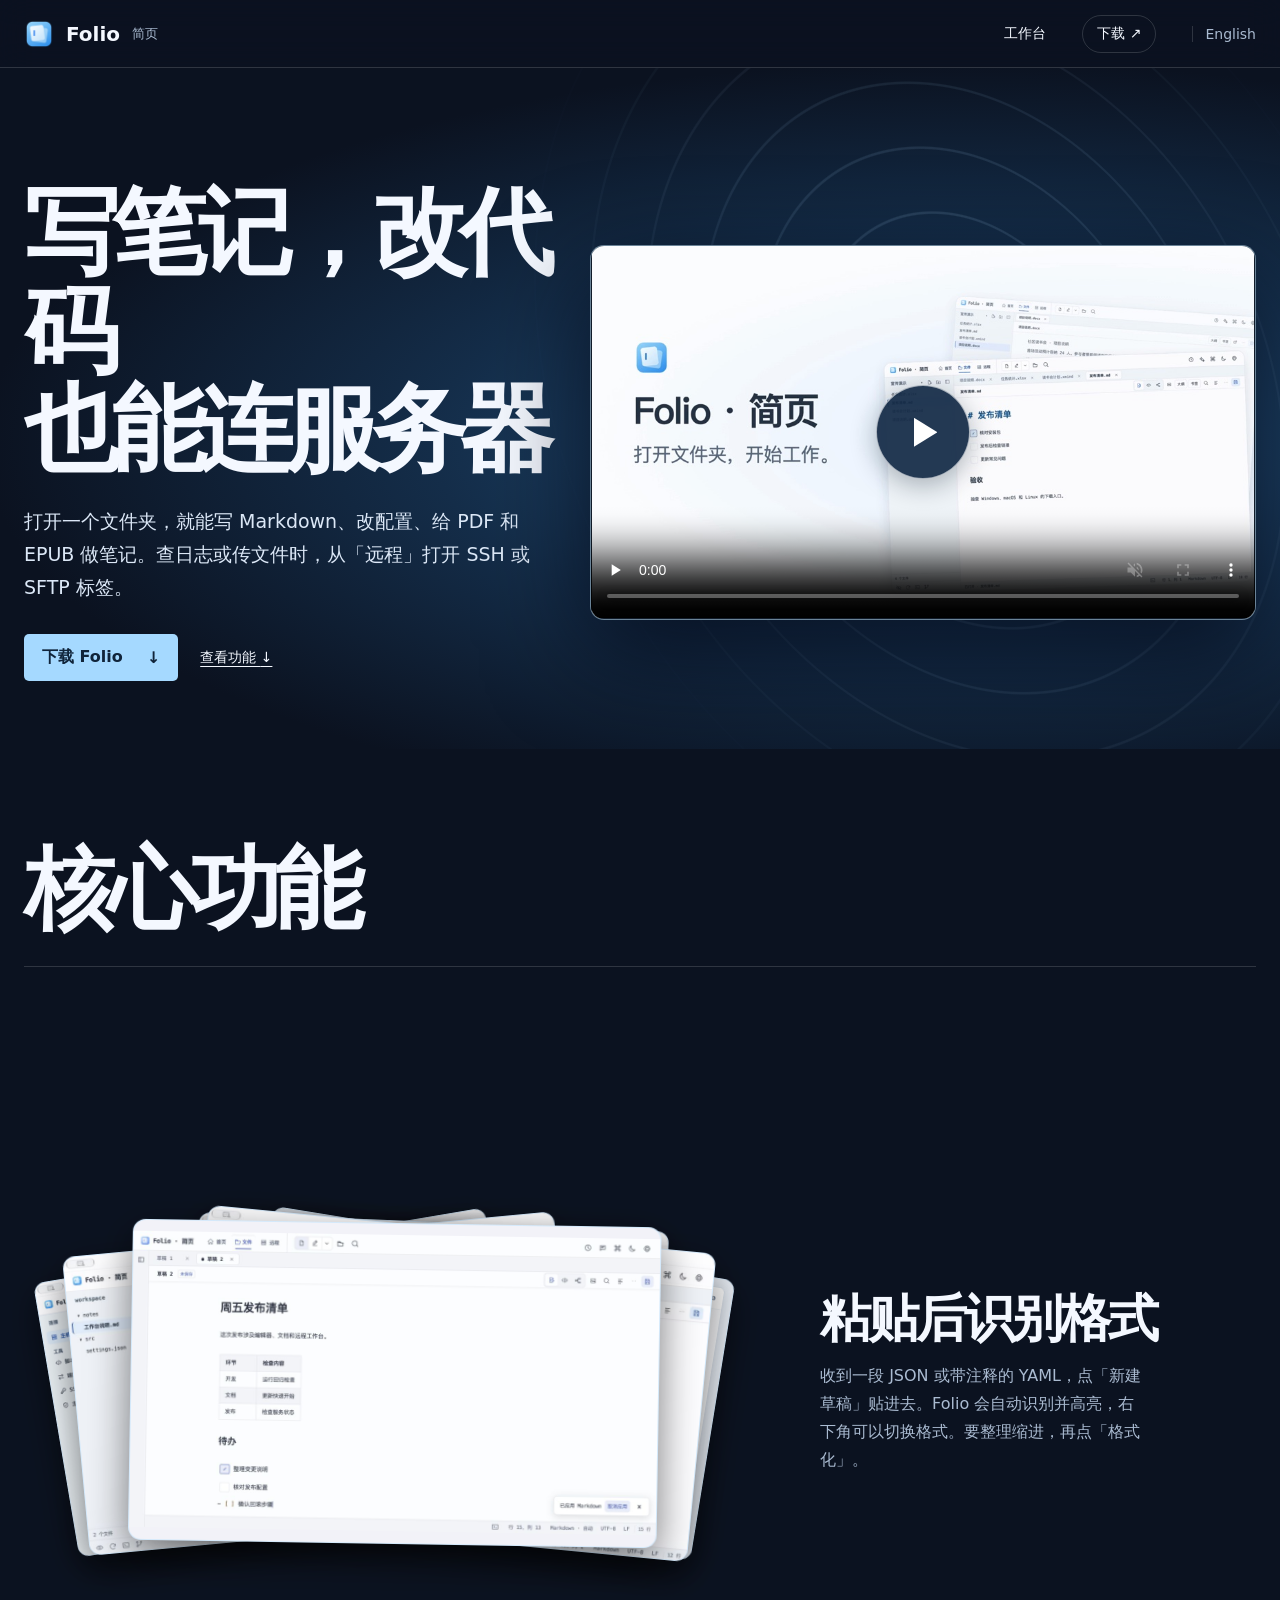
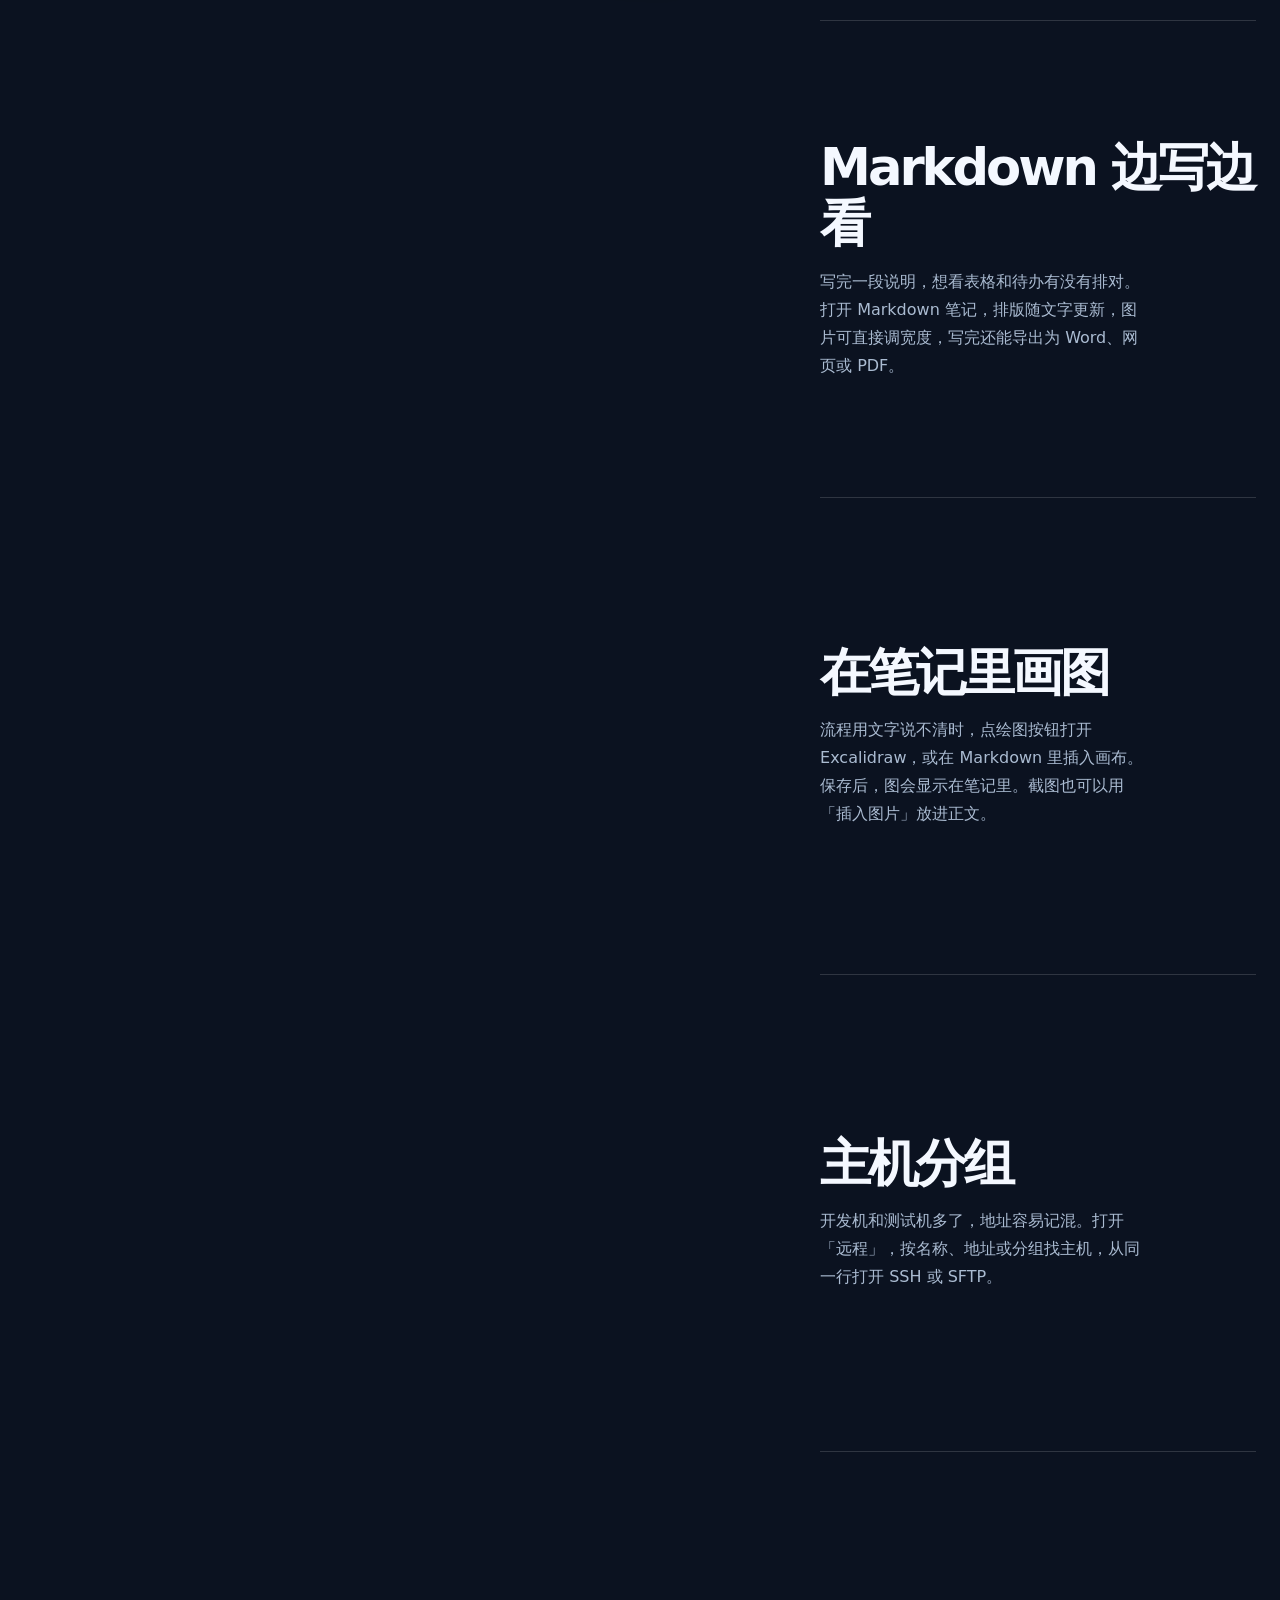
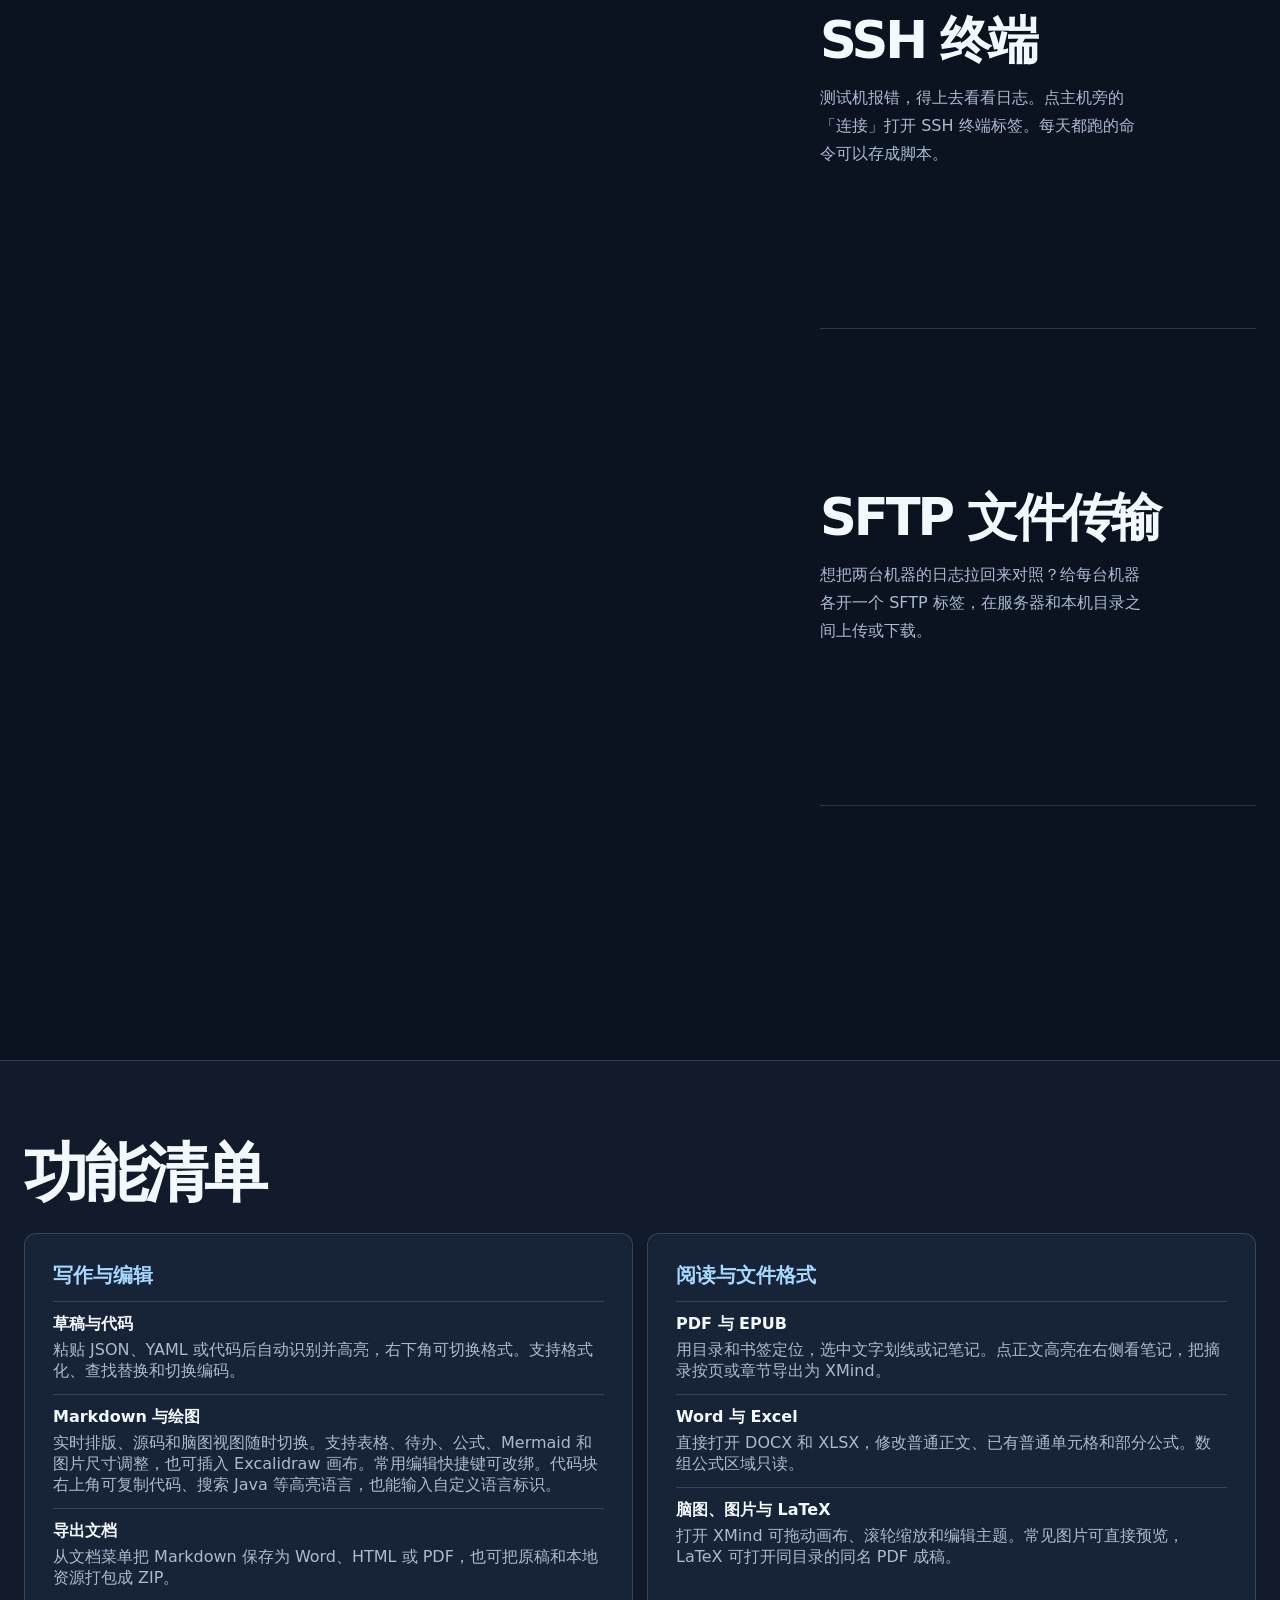
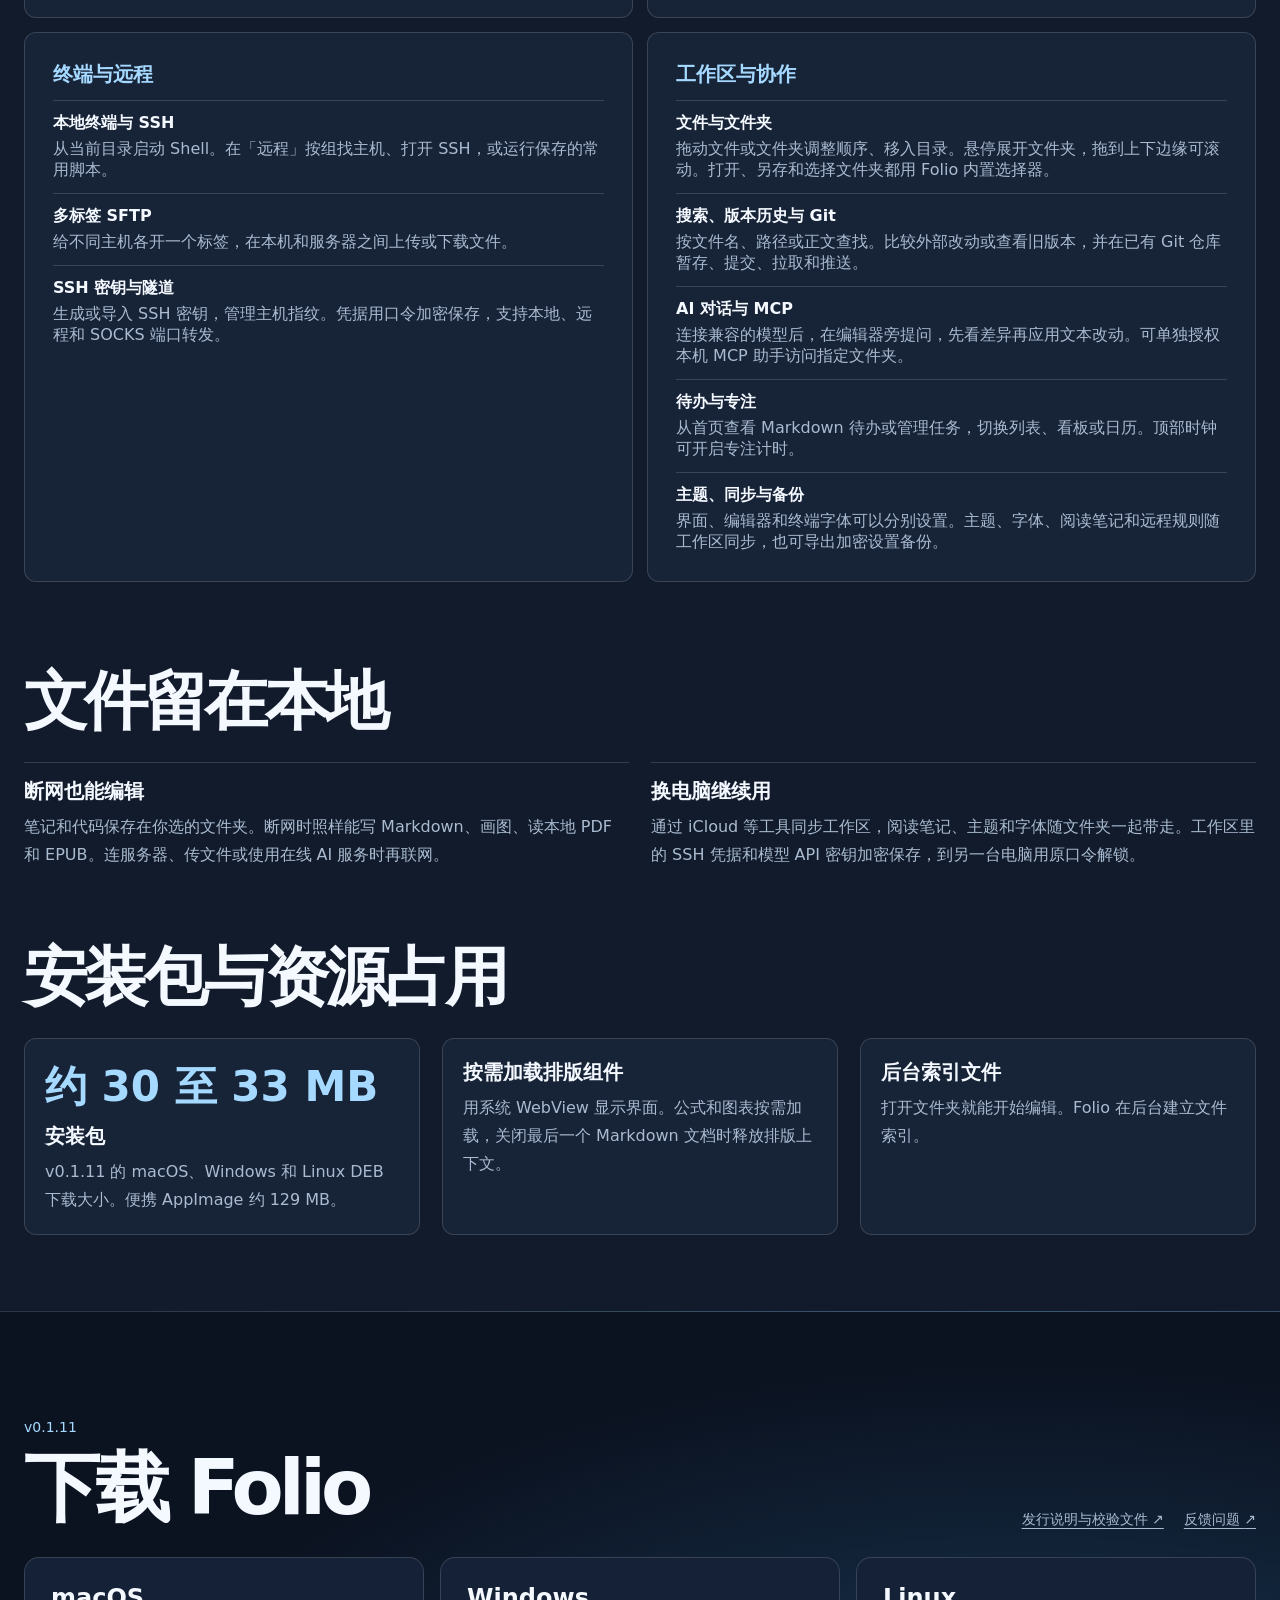
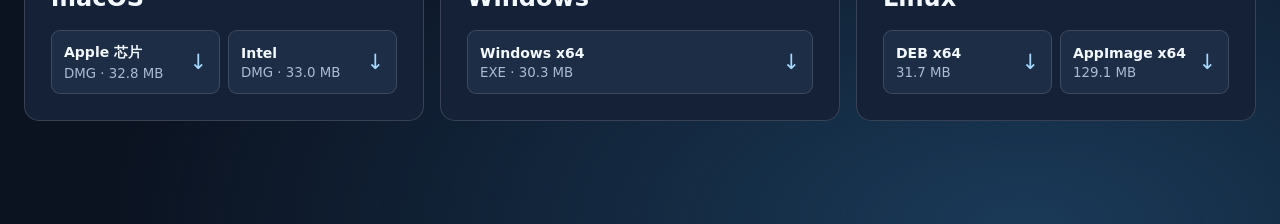
==== commit 857e9b84: "docs: 更新 Folio 0.1.11 双语官网和下载" ====
--- a/index.html
+++ b/index.html
@@ -98,7 +98,7 @@
   <section class="capabilities performance" id="performance" aria-labelledby="performance-title">
     <h2 id="performance-title">安装包与资源占用</h2>
     <div class="grid">
-      <article><strong>约 27 至 30 MB</strong><h3>安装包</h3><p>v0.1.10 的 macOS、Windows 和 Linux DEB 下载大小。便携 AppImage 约 109 MB。</p></article>
+      <article><strong>约 30 至 33 MB</strong><h3>安装包</h3><p>v0.1.11 的 macOS、Windows 和 Linux DEB 下载大小。便携 AppImage 约 129 MB。</p></article>
       <article><h3>按需加载排版组件</h3><p>用系统 WebView 显示界面。公式和图表按需加载，关闭最后一个 Markdown 文档时释放排版上下文。</p></article>
       <article><h3>后台索引文件</h3><p>打开文件夹就能开始编辑。Folio 在后台建立文件索引。</p></article>
     </div>
@@ -106,28 +106,28 @@
   </div>
   <section class="download-section" id="download" aria-labelledby="download-title">
     <header class="download-heading">
-      <div><p class="download-version">v0.1.10</p><h2 id="download-title">下载 Folio</h2></div>
+      <div><p class="download-version">v0.1.11</p><h2 id="download-title">下载 Folio</h2></div>
       <div class="download-links">
-        <a class="release-link" href="https://github.com/bujiuzhi/Folio/releases/tag/v0.1.10">发行说明与校验文件 ↗</a>
+        <a class="release-link" href="https://github.com/bujiuzhi/Folio/releases/tag/v0.1.11">发行说明与校验文件 ↗</a>
         <a class="release-link" href="https://github.com/bujiuzhi/Folio/issues">反馈问题 <span aria-hidden="true">↗</span></a>
       </div>
     </header>
     <div class="download-platforms">
       <article class="download-platform"><h3>macOS</h3>
         <div class="download-options">
-        <a class="download-build" href="https://github.com/bujiuzhi/Folio/releases/download/v0.1.10/Folio_0.1.10_aarch64.dmg"><span><strong>Apple 芯片</strong><small>DMG · 29.1 MB</small></span><span class="download-arrow">↓</span></a>
-        <a class="download-build" href="https://github.com/bujiuzhi/Folio/releases/download/v0.1.10/Folio_0.1.10_x64.dmg"><span><strong>Intel</strong><small>DMG · 29.8 MB</small></span><span class="download-arrow">↓</span></a>
+        <a class="download-build" href="https://github.com/bujiuzhi/Folio/releases/download/v0.1.11/Folio_0.1.11_aarch64.dmg"><span><strong>Apple 芯片</strong><small>DMG · 32.8 MB</small></span><span class="download-arrow">↓</span></a>
+        <a class="download-build" href="https://github.com/bujiuzhi/Folio/releases/download/v0.1.11/Folio_0.1.11_x64.dmg"><span><strong>Intel</strong><small>DMG · 33.0 MB</small></span><span class="download-arrow">↓</span></a>
         </div>
       </article>
       <article class="download-platform"><h3>Windows</h3>
         <div class="download-options">
-        <a class="download-build" href="https://github.com/bujiuzhi/Folio/releases/download/v0.1.10/Folio_0.1.10_x64-setup.exe"><span><strong>Windows x64</strong><small>EXE · 27.5 MB</small></span><span class="download-arrow">↓</span></a>
+        <a class="download-build" href="https://github.com/bujiuzhi/Folio/releases/download/v0.1.11/Folio_0.1.11_x64-setup.exe"><span><strong>Windows x64</strong><small>EXE · 30.3 MB</small></span><span class="download-arrow">↓</span></a>
         </div>
       </article>
       <article class="download-platform"><h3>Linux</h3>
         <div class="download-options">
-        <a class="download-build" href="https://github.com/bujiuzhi/Folio/releases/download/v0.1.10/Folio_0.1.10_amd64.deb"><span><strong>DEB x64</strong><small>28.9 MB</small></span><span class="download-arrow">↓</span></a>
-        <a class="download-build" href="https://github.com/bujiuzhi/Folio/releases/download/v0.1.10/Folio_0.1.10_amd64.AppImage"><span><strong>AppImage x64</strong><small>108.8 MB</small></span><span class="download-arrow">↓</span></a>
+        <a class="download-build" href="https://github.com/bujiuzhi/Folio/releases/download/v0.1.11/Folio_0.1.11_amd64.deb"><span><strong>DEB x64</strong><small>31.7 MB</small></span><span class="download-arrow">↓</span></a>
+        <a class="download-build" href="https://github.com/bujiuzhi/Folio/releases/download/v0.1.11/Folio_0.1.11_amd64.AppImage"><span><strong>AppImage x64</strong><small>129.1 MB</small></span><span class="download-arrow">↓</span></a>
         </div>
       </article>
     </div>
